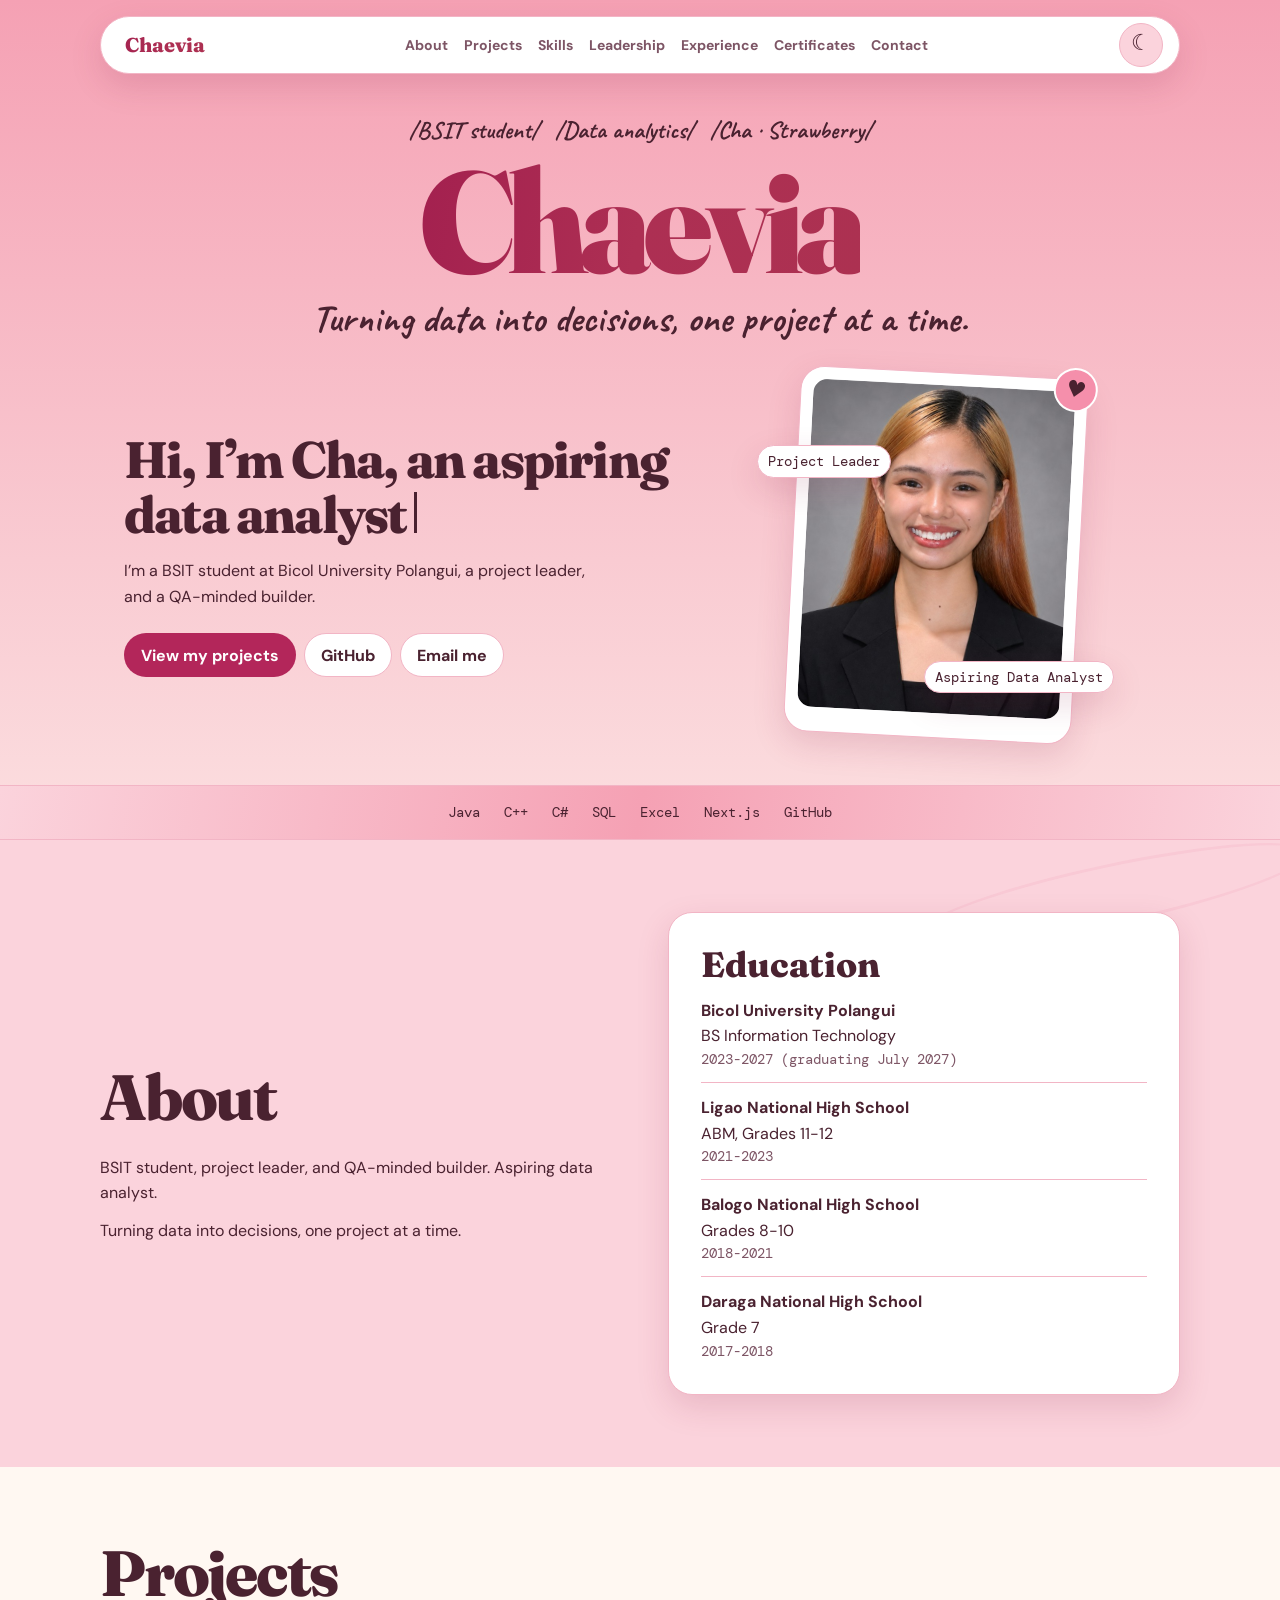
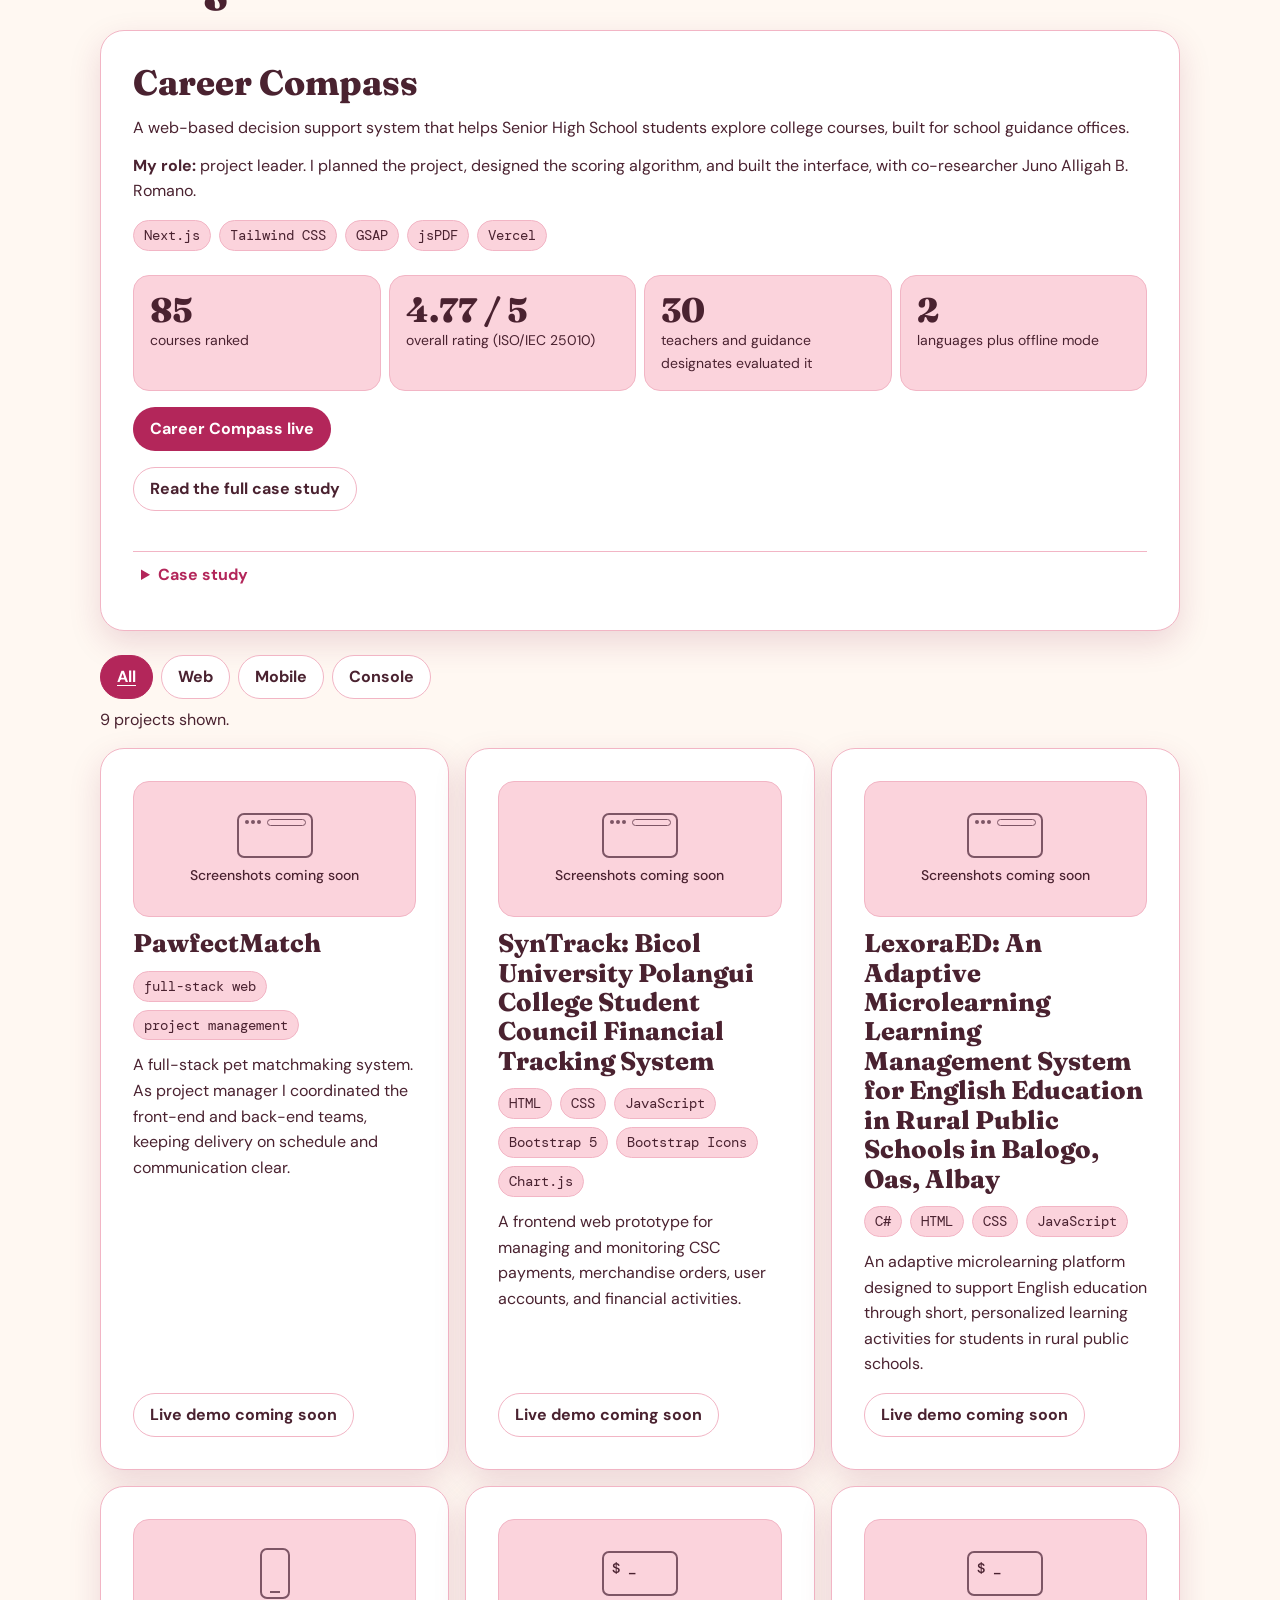
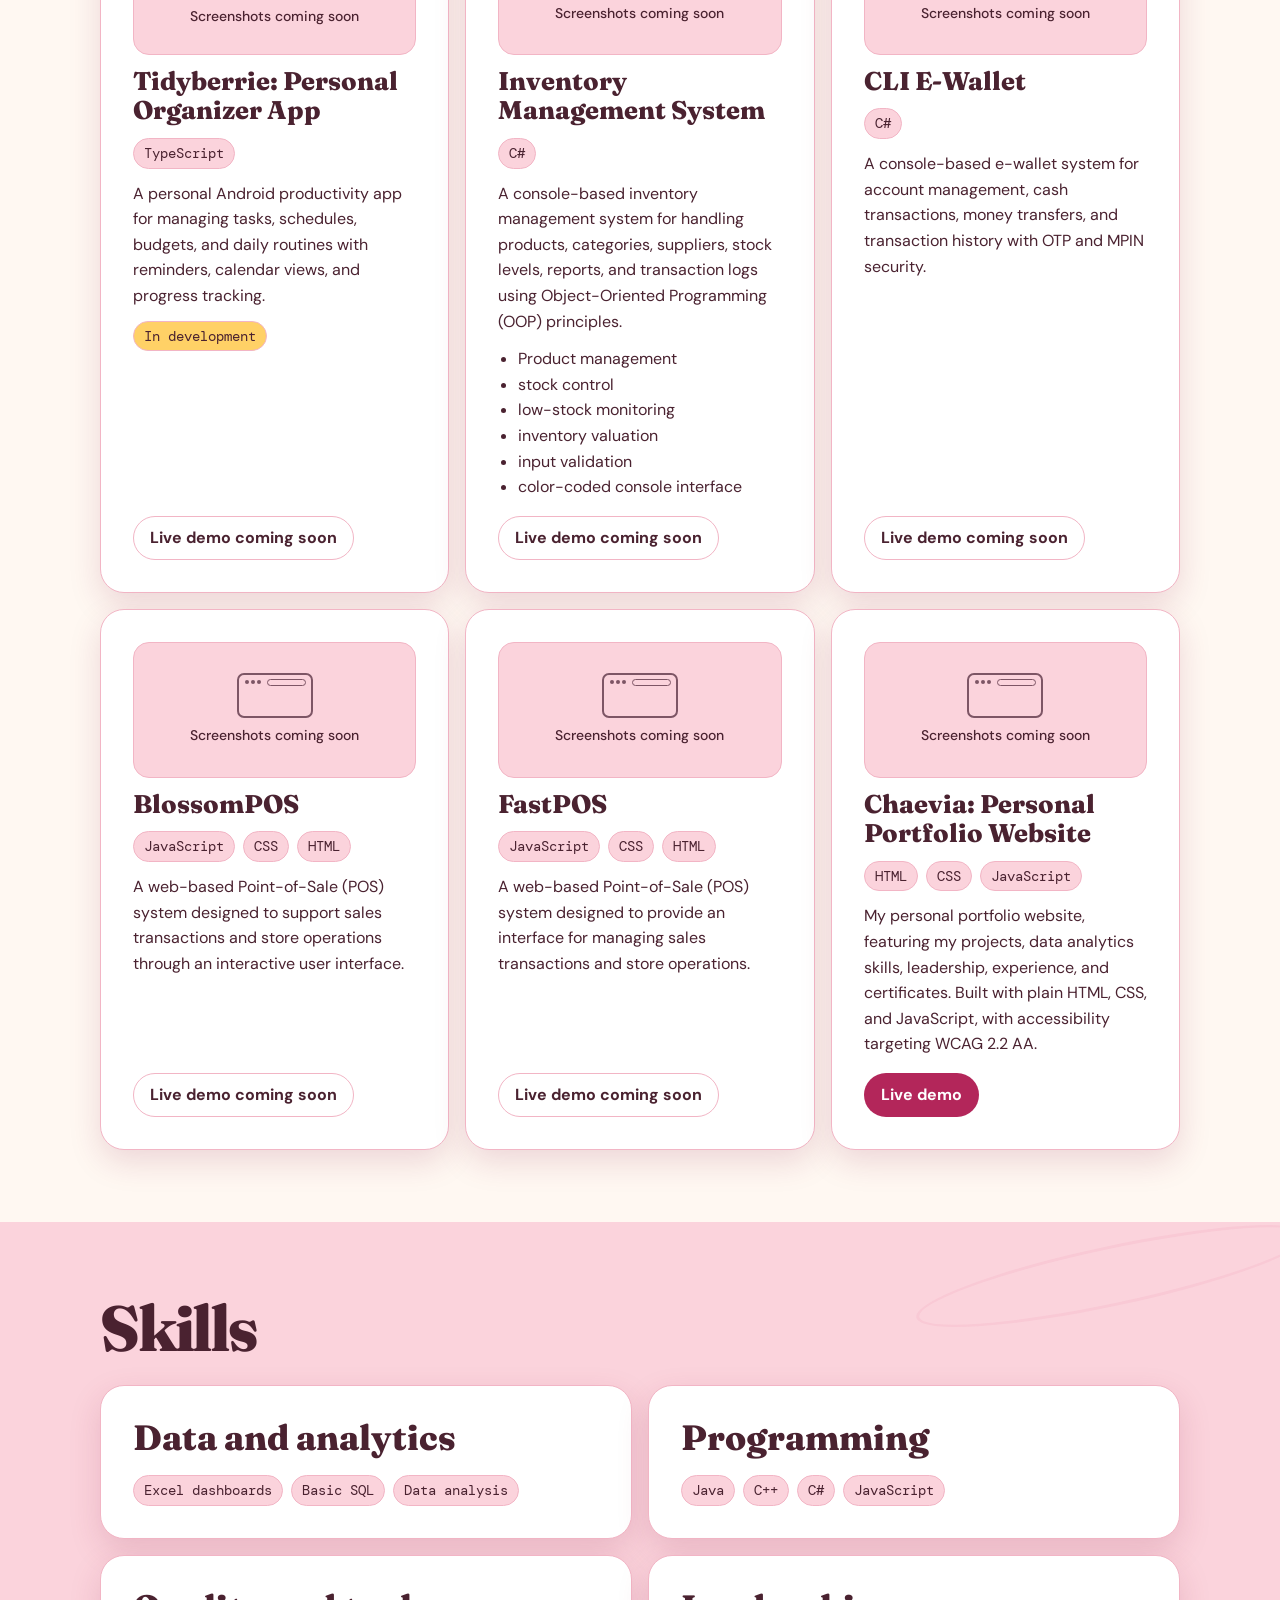
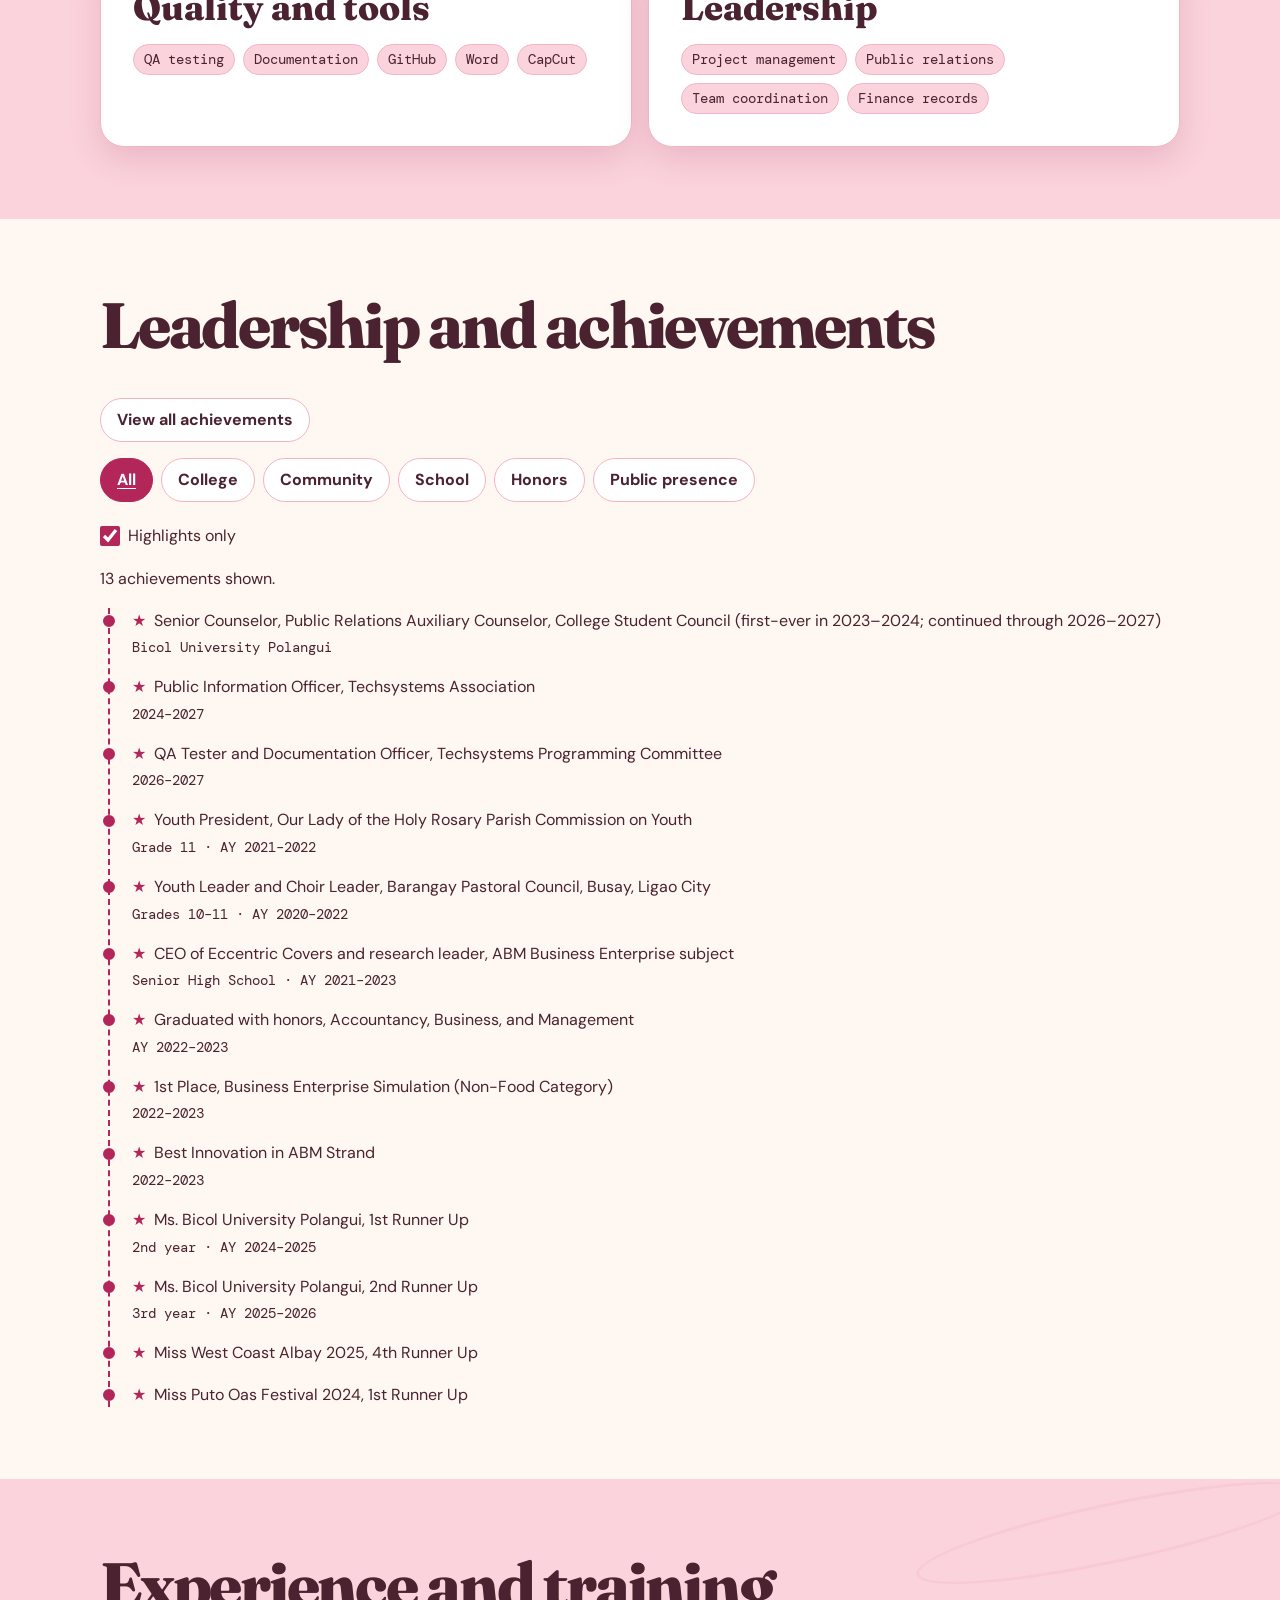
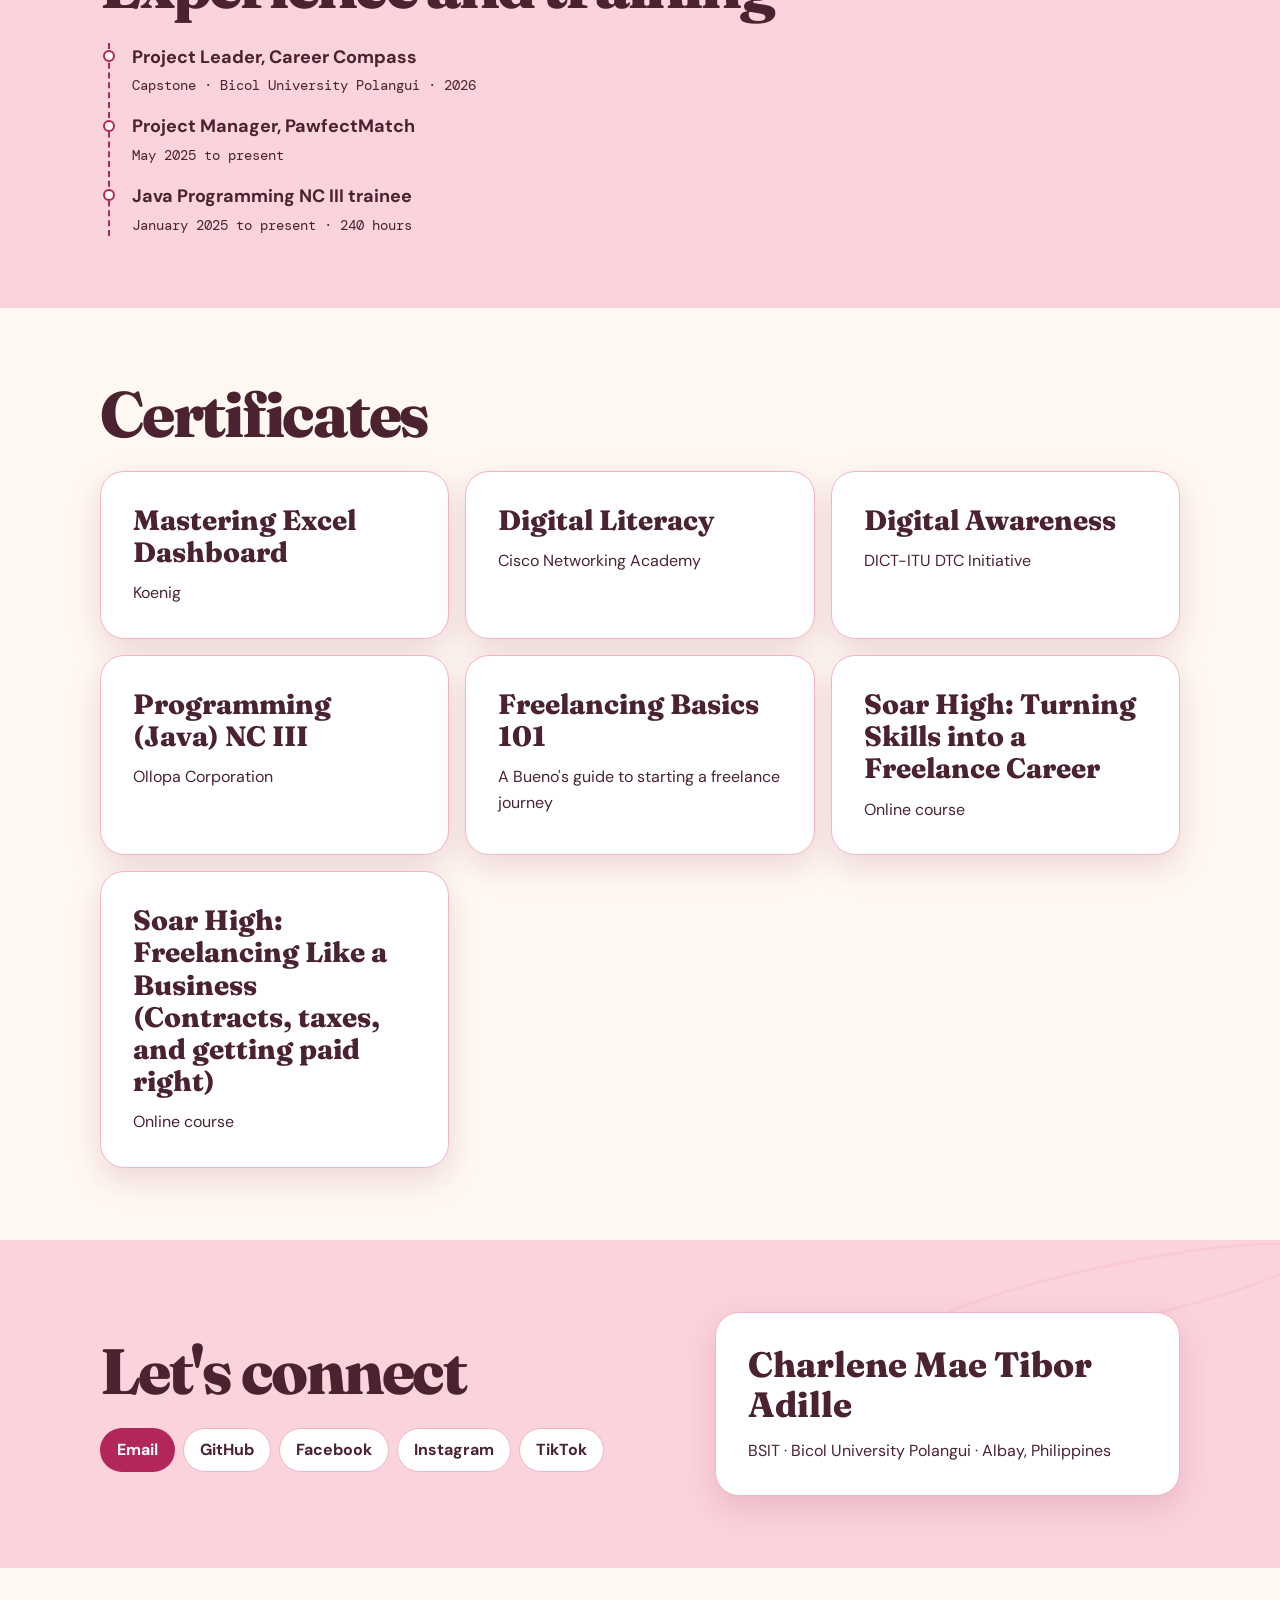
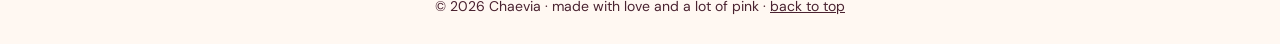
==== index.html @ 369ccbc7 "feat: rebuild projects section with filters and placeholders Adds data-driven project cards for Care" ====
<!doctype html>
<html lang="en">
<head>
  <meta charset="utf-8">
  <meta name="viewport" content="width=device-width, initial-scale=1, viewport-fit=cover">
  <title>Chaevia | Charlene Mae Adille, Aspiring Data Analyst</title>
  <meta name="description" content="Charlene Mae Adille is a BSIT student, project leader, and QA-minded builder. Aspiring data analyst.">
  <link rel="canonical" href="https://strawberrycha.github.io/Chaevia/">
  <meta property="og:type" content="website">
  <meta property="og:site_name" content="Chaevia">
  <meta property="og:title" content="Chaevia | Charlene Mae Adille, Aspiring Data Analyst">
  <meta property="og:description" content="Charlene Mae Adille is a BSIT student, project leader, and QA-minded builder. Aspiring data analyst.">
  <meta property="og:url" content="https://strawberrycha.github.io/Chaevia/">
  <meta property="og:image" content="https://strawberrycha.github.io/Chaevia/assets/img/cha-1200.jpg">
  <meta property="og:image:alt" content="Charlene Mae Adille smiling in a black blazer">
  <meta name="twitter:card" content="summary">
  <meta name="twitter:title" content="Chaevia | Charlene Mae Adille, Aspiring Data Analyst">
  <meta name="twitter:description" content="Charlene Mae Adille is a BSIT student, project leader, and QA-minded builder. Aspiring data analyst.">
  <meta name="twitter:image" content="https://strawberrycha.github.io/Chaevia/assets/img/cha-1200.jpg">
  <meta name="twitter:image:alt" content="Charlene Mae Adille smiling in a black blazer">
  <link rel="icon" href="assets/img/favicon.svg" type="image/svg+xml">
  <script src="assets/js/theme.js"></script>
  <script src="assets/js/nav.js" defer></script>
  <script src="assets/data/achievements.js" defer></script>
  <script src="assets/data/certificates.js" defer></script>
  <script src="assets/js/achievements.js" defer></script>
  <script src="assets/data/projects.js" defer></script>
  <script src="assets/js/projects.js" defer></script>
  <link rel="preconnect" href="https://fonts.googleapis.com">
  <link rel="preconnect" href="https://fonts.gstatic.com" crossorigin>
  <link rel="stylesheet" href="https://fonts.googleapis.com/css2?family=Bagel+Fat+One&family=Caveat:wght@600;700&family=DM+Mono&family=DM+Sans:wght@400;500;600;700&family=Fraunces:opsz,wght@9..144,800;9..144,900&display=swap">
  <link rel="stylesheet" href="assets/css/tokens.css">
  <link rel="stylesheet" href="assets/css/base.css">
  <link rel="stylesheet" href="assets/css/components.css">
</head>
<body id="top">
  <a class="skip button" href="#content">Skip to content</a>
  <header class="site-header wrap">
    <div class="nav-pill">
      <a class="brand" href="#top">Chaevia<span class="berry" aria-hidden="true"> 🍓</span></a>
      <nav aria-label="Portfolio sections">
        <ul class="nav-links">
          <li><a href="#about">About</a></li>
          <li><a href="#projects">Projects</a></li>
          <li><a href="#skills">Skills</a></li>
          <li><a href="#leadership">Leadership</a></li>
          <li><a href="#experience">Experience</a></li>
          <li><a href="#certificates">Certificates</a></li>
          <li><a href="#contact">Contact</a></li>
        </ul>
      </nav>
      <button class="theme-toggle" type="button" aria-label="Dark theme" aria-pressed="false" hidden>
        <span aria-hidden="true"></span>
      </button>
    </div>
  </header>
  <main id="content" tabindex="-1">
    <section class="hero wrap" aria-labelledby="hero-title">
      <ul class="hero-labels">
        <li>/BSIT student/</li>
        <li>/Data analytics/</li>
        <li>/Cha · Strawberry/</li>
      </ul>
      <h1 id="hero-title"><span class="title-gradient">Chaevia</span></h1>
      <p class="tagline">Turning data into decisions, one project at a time.</p>
      <div class="hero-grid">
        <div class="hero-copy">
          <h2>Hi, I’m Cha, an aspiring data analyst<span class="cursor" aria-hidden="true"></span></h2>
          <p>I’m a BSIT student at Bicol University Polangui, a project leader, and a QA-minded builder.</p>
          <div class="hero-actions">
            <a class="button primary" href="#projects">View my projects</a>
            <a class="button secondary" href="https://github.com/strawberrycha" target="_blank" rel="noopener">GitHub</a>
            <a class="button secondary" href="mailto:cmta2023-9135-16062@bicol-u.edu.ph">Email me</a>
          </div>
        </div>
        <figure class="portrait">
          <div class="polaroid">
            <img src="assets/img/cha.jpg" srcset="assets/img/cha.jpg 800w, assets/img/cha-1200.jpg 1200w" sizes="(max-width: 380px) 67vw, 260px" width="800" height="800" alt="Charlene Mae Adille smiling in a black blazer">
            <span class="heart" aria-hidden="true">♥</span>
          </div>
          <figcaption>
            <span class="photo-pill leader">Project Leader</span>
            <span class="photo-pill analyst">Aspiring Data Analyst</span>
          </figcaption>
        </figure>
      </div>
    </section>
    <section class="tech-band" aria-label="Technologies">
      <ul class="tech-list wrap">
        <li>Java</li><li>C++</li><li>C#</li><li>SQL</li><li>Excel</li><li>Next.js</li><li>GitHub</li>
      </ul>
    </section>
    <section class="section-band" id="about" aria-labelledby="about-title">
      <div class="section-inner wrap about-grid">
        <div class="about-copy">
          <h2 id="about-title">About</h2>
          <p>BSIT student, project leader, and QA-minded builder. Aspiring data analyst.</p>
          <p>Turning data into decisions, one project at a time.</p>
        </div>
        <div class="card education">
          <h3>Education</h3>
          <ul>
            <li><strong>Bicol University Polangui</strong><span>BS Information Technology</span><span class="record-date">2023-2027 (graduating July 2027)</span></li>
            <li><strong>Ligao National High School</strong><span>ABM, Grades 11-12</span><span class="record-date">2021-2023</span></li>
            <li><strong>Balogo National High School</strong><span>Grades 8-10</span><span class="record-date">2018-2021</span></li>
            <li><strong>Daraga National High School</strong><span>Grade 7</span><span class="record-date">2017-2018</span></li>
          </ul>
        </div>
      </div>
    </section>
    <section class="section-inner wrap" id="projects" aria-labelledby="projects-title">
      <h2 id="projects-title">Projects</h2>
      <div class="featured-project-wrap">
        <article class="card featured-project">
          <h3>Career Compass</h3>
          <p>A web-based decision support system that helps Senior High School students explore college courses, built for school guidance offices.</p>
          <p><strong>My role:</strong> project leader. I planned the project, designed the scoring algorithm, and built the interface, with co-researcher Juno Alligah B. Romano.</p>
          <ul class="chips" aria-label="Technology stack">
            <li>Next.js</li><li>Tailwind CSS</li><li>GSAP</li><li>jsPDF</li><li>Vercel</li>
          </ul>
          <ul class="project-stats" aria-label="Career Compass in numbers">
            <li><strong>85</strong> courses ranked</li>
            <li><strong>4.77 / 5</strong> overall rating (ISO/IEC 25010)</li>
            <li><strong>30</strong> teachers and guidance designates evaluated it</li>
            <li><strong>2</strong> languages plus offline mode</li>
          </ul>
          <div class="project-actions">
            <a class="button primary" href="https://careercompassbu.vercel.app/" target="_blank" rel="noopener">Career Compass live</a>
          </div>
          <a class="button secondary archive-link" href="career-compass.html">Read the full case study</a>
          <details class="case-study">
            <summary>Case study</summary>
            <div class="case-study-content">
              <h4>The problem</h4>
              <p>Guidance is manual and paper-based, and counselors also carry a full teaching load. Students struggle to choose a college course. Of 30 respondents interviewed, 25 named limited money as the most common student problem.</p>
              <h4>The solution</h4>
              <p>8 interest scenarios, 15 skill statements, 4 academic steps; then top five matches with reasons, explore and compare all 85 courses, scholarship information, and a one-page PDF report. Supports both the previous and the Strengthened SHS curriculum.</p>
              <h4>How the scoring works</h4>
              <p>each course has fixed links to interests, skills, and academic performance; the system adds up matches and ranks all 85 courses; every course has the same number of links; the same answers always give the same ranking; rule-based weighted scoring, NOT AI; three guidance designates validated the questions and rules.</p>
              <h4>Design decisions</h4>
              <p>no login and no database; answers stay on the student's device (fits the Data Privacy Act of 2012); Offline Mode and English/Filipino switch came from the interviews; the journey-map interface makes it feel like exploring.</p>
              <h4>Process and testing</h4>
              <p>Rapid Application Development (requirements planning, user design, construction, cutover); all four component test scenarios passed; link check confirmed 15 links for each of the 85 courses.</p>
              <h4>Results</h4>
              <p>Reliability 4.83, functional suitability 4.77, interaction capability 4.73; overall weighted mean 4.77 (Strongly Agree).</p>
              <h4>Limitations</h4>
              <p>a supporting reference, not a final decision; the evaluation involved teachers and guidance designates, not students; covers only its 85 listed courses; next steps are testing with students and adding courses.</p>
            </div>
          </details>
        </article>
      </div>
      <div id="project-filters" class="filter-buttons showcase-filters" role="group" aria-label="Project categories">
        <button type="button" class="button secondary" data-category="all" aria-pressed="true">All</button>
        <button type="button" class="button secondary" data-category="web" aria-pressed="false">Web</button>
        <button type="button" class="button secondary" data-category="mobile" aria-pressed="false">Mobile</button>
        <button type="button" class="button secondary" data-category="console" aria-pressed="false">Console</button>
      </div>
      <p id="project-count" class="collection-status" role="status"></p>
      <div id="project-cards" class="showcase-grid"></div>
      <template id="project-card">
        <article class="card showcase-card">
          <div class="project-media"></div>
          <h3></h3>
          <ul class="chips" aria-label="Project tags"></ul>
          <p class="project-description"></p>
          <ul class="project-features" hidden></ul>
          <ul class="chips" aria-label="Project status" hidden><li class="chip-status"></li></ul>
          <div class="project-actions">
            <a class="button primary project-live" target="_blank" rel="noopener" hidden>Live demo</a>
            <span class="button secondary" aria-disabled="true">Live demo coming soon</span>
          </div>
        </article>
      </template>
    </section>
    <section class="section-band" id="skills" aria-labelledby="skills-title">
      <div class="section-inner wrap">
        <h2 id="skills-title">Skills</h2>
        <div class="skills-grid">
          <div class="card">
            <h3>Data and analytics</h3>
            <ul class="chips"><li>Excel dashboards</li><li>Basic SQL</li><li>Data analysis</li></ul>
          </div>
          <div class="card">
            <h3>Programming</h3>
            <ul class="chips"><li>Java</li><li>C++</li><li>C#</li><li>JavaScript</li></ul>
          </div>
          <div class="card">
            <h3>Quality and tools</h3>
            <ul class="chips"><li>QA testing</li><li>Documentation</li><li>GitHub</li><li>Word</li><li>CapCut</li></ul>
          </div>
          <div class="card">
            <h3>Leadership</h3>
            <ul class="chips"><li>Project management</li><li>Public relations</li><li>Team coordination</li><li>Finance records</li></ul>
          </div>
        </div>
      </div>
    </section>

    <section class="section-inner wrap" id="leadership" aria-labelledby="leadership-title">
      <h2 id="leadership-title">Leadership and achievements</h2>
      <a class="button secondary archive-link" href="achievements.html">View all achievements</a>
      <div id="achievement-filters" hidden>
        <div class="filter-buttons" role="group" aria-label="Achievement category">
          <button type="button" class="button secondary" data-category="all" aria-pressed="true">All</button>
          <button type="button" class="button secondary" data-category="college" aria-pressed="false">College</button>
          <button type="button" class="button secondary" data-category="community" aria-pressed="false">Community</button>
          <button type="button" class="button secondary" data-category="school" aria-pressed="false">School</button>
          <button type="button" class="button secondary" data-category="honors" aria-pressed="false">Honors</button>
          <button type="button" class="button secondary" data-category="public" aria-pressed="false">Public presence</button>
        </div>
        <label class="highlights-toggle">
          <input type="checkbox" id="highlights-only" checked>
          Highlights only
        </label>
      </div>
      <p id="achievement-status" class="collection-status" role="status"></p>
      <noscript><p>Enable JavaScript to view achievements.</p></noscript>
      <ul id="achievement-timeline" class="timeline" aria-label="Achievements"></ul>
    </section>
    <section class="section-band" id="experience" aria-labelledby="experience-title">
      <div class="section-inner wrap">
        <h2 id="experience-title">Experience and training</h2>
        <ul class="timeline">
          <li>
            <h3>Project Leader, Career Compass</h3>
            <p class="record-date">Capstone · Bicol University Polangui · 2026</p>
          </li>
          <li>
            <h3>Project Manager, PawfectMatch</h3>
            <p class="record-date">May 2025 to present</p>
          </li>
          <li>
            <h3>Java Programming NC III trainee</h3>
            <p class="record-date">January 2025 to present · 240 hours</p>
          </li>
        </ul>
      </div>
    </section>
    <section class="section-inner wrap" id="certificates" aria-labelledby="certificates-title">
      <h2 id="certificates-title">Certificates</h2>
      <p id="certificate-status" class="collection-status" role="status"></p>
      <noscript><p>Enable JavaScript to view certificates.</p></noscript>
      <ul id="certificate-list" class="certificate-grid"></ul>
    </section>

    <section class="section-band" id="contact" aria-labelledby="contact-title">
      <div class="section-inner wrap contact-grid">
        <div>
          <h2 id="contact-title">Let's connect</h2>
          <div class="contact-actions">
            <a class="button primary" href="mailto:cmta2023-9135-16062@bicol-u.edu.ph">Email</a>
            <a class="button secondary" href="https://github.com/strawberrycha" target="_blank" rel="noopener">GitHub</a>
            <a class="button secondary" href="https://www.facebook.com/charlene.adille.3" target="_blank" rel="noopener">Facebook</a>
            <a class="button secondary" href="https://www.instagram.com/itstrawberry_cha" target="_blank" rel="noopener">Instagram</a>
            <a class="button secondary" href="https://tiktok.com/@charleneadille" target="_blank" rel="noopener">TikTok</a>
          </div>
        </div>
        <div class="card">
          <h3>Charlene Mae Tibor Adille</h3>
          <p>BSIT · Bicol University Polangui · Albay, Philippines</p>
        </div>
      </div>
    </section>
  </main>
  <footer class="site-footer wrap">
    <p>© 2026 Chaevia · made with love and a lot of pink · <a href="#top">back to top</a></p>
  </footer>
</body>
</html>
---- assets/css/tokens.css ----
:root {
  color-scheme: light;
  --bg: #FFF8F2;
  --band: #FBD3DC;
  --surf: #FFFFFF;
  --ink: #4A2230;
  --mut: #7D5565;
  --h: #4A2230;
  --acc: #B3265A;
  --pink: #F58FAB;
  --yel: #FFD166;
  --edge: #F2B5C5;
  --button-bg: #B3265A;
  --button-ink: #FFFFFF;
  --page-gradient: linear-gradient(180deg, #F5A1B4 0, #F9CBD2 560px, #FFF8F2 1200px);
  --title-gradient: linear-gradient(100deg, #A3204F, #AD2F53, #AC3151);
  --tech-gradient: linear-gradient(100deg, #FBD3DC, #F5A1B4, #FBD3DC);
  --card-effect: 0 12px 32px rgba(133, 30, 67, .15);
  --display: Fraunces, Georgia, serif;
  --body: "DM Sans", system-ui, sans-serif;
  --script: Caveat, "Segoe Print", cursive;
  --mono: "DM Mono", ui-monospace, monospace;
  --radius: 24px;
  --content: 1080px;
}
:root[data-theme="dark"] {
  color-scheme: dark;
  --bg: #12061A;
  --band: rgba(255, 79, 141, .08);
  --surf: #1F1030;
  --ink: #FFEFF5;
  --mut: #E6BFD0;
  --h: #FFD166;
  --acc: #FF8FB1;
  --edge: #FF4D8D;
  --button-bg: #FF4D8D;
  --button-ink: #1A0A1F;
  --page-gradient: linear-gradient(180deg, #5B0F4D 0, #2A0A2E 560px, #12061A 1200px);
  --title-gradient: linear-gradient(100deg, #FFD166, #FF8FB1);
  --tech-gradient: linear-gradient(100deg, #35112E, #4C1740, #35112E);
  --card-effect: 0 0 24px rgba(255, 79, 141, .28);
  --display: "Bagel Fat One", Georgia, serif;
}
---- assets/css/base.css ----
*, *::before, *::after { box-sizing: border-box; }
html { scroll-padding-top: 96px; }
body {
  margin: 0;
  min-height: 100vh;
  padding: env(safe-area-inset-top) env(safe-area-inset-right) env(safe-area-inset-bottom) env(safe-area-inset-left);
  background: var(--page-gradient) no-repeat, var(--bg);
  color: var(--ink);
  font: 1rem/1.6 var(--body);
}
h1, h2, p, figure { margin: 0; }
h1, h2 { color: var(--h); }
ul { list-style: none; margin: 0; padding: 0; }
a { color: inherit; }
button { font: inherit; }
[hidden] { display: none !important; }
:focus-visible { outline: 3px solid var(--ink); outline-offset: 3px; }
.wrap { width: min(var(--content), calc(100% - 40px)); margin-inline: auto; }
@media (prefers-reduced-motion: reduce) {
  *, *::before, *::after {
    animation: none !important;
    transition: none !important;
    scroll-behavior: auto !important;
  }
}
---- assets/css/components.css ----
.skip {
  position: fixed;
  z-index: 3;
  top: 12px;
  left: max(12px, env(safe-area-inset-left));
  transform: translateY(calc(-100% - 20px));
  background: var(--surf);
}
.skip:focus { transform: none; }
.site-header {
  position: sticky;
  top: max(8px, env(safe-area-inset-top));
  z-index: 2;
  margin-block-start: 16px;
}
.nav-pill {
  display: flex;
  align-items: center;
  gap: 4px;
  padding: 6px 8px;
  border: 1px solid var(--edge);
  border-radius: 40px;
  background: var(--surf);
  box-shadow: var(--card-effect);
}
.brand, .nav-links a {
  display: inline-flex;
  align-items: center;
  min-height: 44px;
  text-decoration: none;
  white-space: nowrap;
}
.brand {
  flex: none;
  padding-inline: 8px;
  color: var(--acc);
  font: 800 1.25rem/1 var(--display);
}
.berry { display: none; }
[data-theme="dark"] .berry { display: inline; }
.nav-pill nav { flex: 1; min-width: 0; overflow-x: auto; }
.nav-links { display: flex; width: max-content; margin-inline: auto; padding-inline: 4px; }
.nav-links a { padding-inline: 8px; color: var(--mut); font-size: .875rem; font-weight: 700; }
.theme-toggle {
  display: grid;
  flex: none;
  place-items: center;
  width: 44px;
  height: 44px;
  padding: 0;
  border: 1px solid var(--edge);
  border-radius: 50%;
  background: var(--band);
  color: var(--ink);
  cursor: pointer;
}
.theme-toggle span::before { content: "☾"; font-size: 1.4rem; line-height: 1; }
[data-theme="dark"] .theme-toggle span::before { content: "☀"; }
.hero { padding-block: 32px 48px; text-align: center; }
.hero-labels {
  display: flex;
  justify-content: center;
  flex-wrap: wrap;
  gap: 0 16px;
  font: 700 clamp(1rem, 3.5vw, 1.5rem)/1.35 var(--script);
}
.hero h1 {
  display: inline-block;
  font: 900 clamp(3rem, 13vw, 9rem)/1.05 var(--display);
  letter-spacing: -.055em;
}
@supports (background-clip: text) {
  .brand, .title-gradient {
    background-image: var(--title-gradient);
    background-clip: text;
    color: transparent;
  }
}
.tagline { font: 700 clamp(1.5rem, 4vw, 2.4rem)/1.1 var(--script); }
.hero-grid { display: grid; align-items: center; gap: 40px; margin-block-start: 32px; }
.hero-copy h2 {
  max-width: 18ch;
  margin-inline: auto;
  font: 800 clamp(1.8rem, 4vw, 3.5rem)/1.08 var(--display);
  letter-spacing: -.035em;
}
.hero-copy p { max-width: 44ch; margin: 16px auto 0; }
.cursor {
  display: inline-block;
  height: .8em;
  margin-inline-start: .15em;
  border-inline-end: 3px solid currentColor;
  animation: blink 1.2s step-end infinite;
}
@keyframes blink { 50% { opacity: 0; } }
.hero-actions { display: flex; justify-content: center; flex-wrap: wrap; gap: 8px; margin-top: 24px; }
.button {
  display: inline-flex;
  align-items: center;
  justify-content: center;
  min-height: 44px;
  min-width: 44px;
  padding: 8px 16px;
  border: 1px solid transparent;
  border-radius: 99px;
  font-weight: 700;
  text-decoration: none;
}
.primary { background: var(--button-bg); color: var(--button-ink); }
.secondary { background: var(--surf); color: var(--ink); border-color: var(--edge); }
.button[href]:hover, .nav-links a[href]:hover { text-decoration: underline; }
.portrait { position: relative; justify-self: center; width: min(288px, 76%); }
.polaroid {
  position: relative;
  padding: 12px 12px 24px;
  transform: rotate(3deg);
  border: 1px solid var(--edge);
  border-radius: var(--radius);
  background: #FFF;
  box-shadow: var(--card-effect);
}
.polaroid img {
  display: block;
  width: 100%;
  height: auto;
  aspect-ratio: 4 / 5;
  object-fit: cover;
  object-position: top;
  border-radius: 14px;
}
.heart {
  position: absolute;
  top: -12px;
  right: -10px;
  display: grid;
  place-items: center;
  width: 44px;
  height: 44px;
  transform: rotate(12deg);
  border: 2px solid #FFF;
  border-radius: 50%;
  background: var(--pink);
  color: #4A2230;
  font-size: 1.4rem;
}
.photo-pill {
  position: absolute;
  padding: 6px 10px;
  border: 1px solid var(--edge);
  border-radius: 99px;
  background: var(--surf);
  box-shadow: var(--card-effect);
  font: .875rem/1.35 var(--mono);
  white-space: nowrap;
}
.leader { top: 20%; left: -12%; }
.analyst { right: -12%; bottom: 12%; }
.tech-band { border-block: 1px solid var(--edge); background: var(--tech-gradient); }
.tech-list {
  display: flex;
  justify-content: center;
  flex-wrap: wrap;
  gap: 8px 24px;
  padding-block: 16px;
  font: .875rem/1.5 var(--mono);
}
.site-footer { padding-block: 16px; text-align: center; font-size: .875rem; }
.site-footer a { display: inline-flex; align-items: center; min-height: 44px; min-width: 44px; }
@media (min-width: 820px) {
  .hero-grid { grid-template-columns: 1fr .8fr; text-align: left; padding-inline: 24px; }
  .hero-copy h2, .hero-copy p { margin-inline: 0; }
  .hero-actions { justify-content: flex-start; }
  .nav-pill { gap: 16px; padding-inline: 16px; }
  .hero { padding-block-start: 40px; }
}
@media (forced-colors: active) {
  .brand, .title-gradient { background: none; color: CanvasText; }
}

.nav-links a:focus-visible {
  outline-offset: -4px;
  border-radius: 12px;
}
.section-inner { padding-block: 48px; }
.section-inner h2 {
  margin-block-end: 24px;
  font: 800 clamp(2.25rem, 6vw, 4rem)/1.05 var(--display);
  letter-spacing: -.035em;
}
.section-band {
  position: relative;
  isolation: isolate;
  overflow: clip;
  background: var(--band);
}
.section-band::before {
  position: absolute;
  z-index: -1;
  inset: 24px -32px auto auto;
  width: min(56vw, 400px);
  height: 60px;
  border: 3px solid var(--edge);
  border-radius: 50%;
  transform: rotate(-12deg);
  opacity: .35;
  pointer-events: none;
  content: "";
}
.about-grid, .skills-grid {
  display: grid;
  gap: 16px;
}
.about-copy { align-self: center; }
.about-copy p { max-width: 46ch; }
.about-copy p + p { margin-block-start: 12px; }
.card {
  min-width: 0;
  padding: clamp(16px, 4vw, 32px);
  border: 1px solid var(--edge);
  border-radius: var(--radius);
  background: var(--surf);
  box-shadow: var(--card-effect);
}
.card h3 {
  margin: 0 0 12px;
  color: var(--h);
  font: 800 clamp(1.45rem, 3vw, 2.2rem)/1.15 var(--display);
}
.card p + p { margin-block-start: 12px; }
.education li + li {
  margin-block-start: 12px;
  padding-block-start: 12px;
  border-block-start: 1px solid var(--edge);
}
.education strong, .education span { display: block; }
.record-date {
  color: var(--mut);
  font: .875rem/1.5 var(--mono);
}
.chips, .project-actions {
  display: flex;
  flex-wrap: wrap;
  gap: 8px;
  margin-block-start: 16px;
}
.chips li {
  padding: 5px 10px;
  border: 1px solid var(--edge);
  border-radius: 99px;
  background: var(--band);
  color: var(--ink);
  font: .875rem/1.35 var(--mono);
}
.chips .chip-status { background: var(--yel); color: #4A2230; }
.project-stats {
  display: grid;
  grid-template-columns: repeat(2, minmax(0, 1fr));
  gap: 8px;
  margin-block-start: 24px;
}
.project-stats li {
  padding: clamp(10px, 2vw, 16px);
  border: 1px solid var(--edge);
  border-radius: 16px;
  background: var(--band);
  font-size: .875rem;
  overflow-wrap: anywhere;
}
.project-stats strong {
  display: block;
  color: var(--h);
  font: 800 clamp(1.35rem, 4vw, 2.125rem)/1.1 var(--display);
}
.case-study {
  margin-block-start: 24px;
  border-block-start: 1px solid var(--edge);
}
.case-study summary {
  min-height: 44px;
  padding: 10px 8px;
  color: var(--acc);
  font-weight: 700;
  cursor: pointer;
}
.case-study summary:hover { text-decoration: underline; }
.case-study-content { max-width: 70ch; padding: 8px 8px 0; }
.case-study h4 { margin: 16px 0 4px; color: var(--h); }
.case-study h4:first-child { margin-block-start: 0; }
@media (min-width: 820px) {
  .section-inner { padding-block: 72px; }
  .about-grid, .skills-grid { grid-template-columns: repeat(2, minmax(0, 1fr)); }
  .about-grid { gap: 56px; }
  .project-stats { grid-template-columns: repeat(4, minmax(0, 1fr)); }
}


.visually-hidden {
  position: absolute;
  width: 1px;
  height: 1px;
  padding: 0;
  overflow: hidden;
  clip-path: inset(50%);
  white-space: nowrap;
}
.filter-buttons {
  display: flex;
  flex-wrap: wrap;
  gap: 8px;
}
.filter-buttons button { cursor: pointer; }
.filter-buttons button[aria-pressed="true"] {
  background: var(--button-bg);
  color: var(--button-ink);
  border-color: var(--button-bg);
  text-decoration: underline;
  text-underline-offset: 3px;
}
.highlights-toggle {
  display: inline-flex;
  align-items: center;
  gap: 8px;
  min-height: 44px;
  margin-block-start: 12px;
  cursor: pointer;
}
.highlights-toggle input {
  width: 20px;
  height: 20px;
  margin: 0;
  accent-color: var(--button-bg);
}
.collection-status:not(:empty) { margin-block: 8px 16px; }
.timeline {
  --timeline-dot: #B3265A;
  display: grid;
  gap: 16px;
  margin-inline-start: 8px;
  padding-inline-start: 22px;
  border-inline-start: 2px dashed var(--timeline-dot);
}
[data-theme="dark"] .timeline { --timeline-dot: #FF8FB1; }
.timeline li { position: relative; }
.timeline li::before {
  position: absolute;
  inset: .45em auto auto -29px;
  width: 12px;
  height: 12px;
  border: 2px solid var(--timeline-dot);
  border-radius: 50%;
  background: var(--bg);
  content: "";
}
.timeline .timeline-highlight::before { background: var(--timeline-dot); }
.timeline-star { margin-inline-end: 8px; color: var(--timeline-dot); }
.timeline .record-date {
  margin-block-start: 4px;
  color: var(--ink);
}
.timeline h3 { margin: 0; color: var(--h); font-size: 1.125rem; }
.certificate-grid { display: grid; gap: 16px; }
.certificate-grid h3 {
  font-size: clamp(1.35rem, 2.5vw, 1.75rem);
  overflow-wrap: anywhere;
}
@media (min-width: 820px) {
  .certificate-grid { grid-template-columns: repeat(3, minmax(0, 1fr)); }
}


.contact-grid { display: grid; gap: 24px; align-items: center; }
.contact-actions { display: flex; flex-wrap: wrap; gap: 8px; }
@media (min-width: 820px) {
  .contact-grid { grid-template-columns: 1.2fr 1fr; gap: 56px; }
}

.archive-nav { justify-content: space-between; }
.archive-page h1 {
  margin-block-end: 24px;
  font: 800 clamp(2.25rem, 6vw, 4rem)/1.05 var(--display);
  letter-spacing: -.035em;
  overflow-wrap: anywhere;
}
.archive-page .case-study-content { padding-inline: 0; }
.archive-page .case-study-content h2 {
  margin-block: 24px 8px;
  font: 800 clamp(1.5rem, 4vw, 2rem)/1.15 var(--display);
}
.archive-link { margin-block: 16px; }
.archive-filters { display: flex; flex-wrap: wrap; gap: 16px; }
.archive-filters label { display: grid; gap: 4px; font-weight: 700; }
.archive-filters label:first-child { flex: 1 1 240px; min-width: 0; }
.archive-filters input, .archive-filters select {
  width: 100%;
  min-height: 44px;
  padding: 8px 12px;
  border: 1px solid var(--mut);
  border-radius: 12px;
  background: var(--surf);
  color: var(--ink);
  font: inherit;
}

.showcase-filters { margin-block-start: 24px; }
.showcase-grid { display: grid; gap: 16px; }
.showcase-card { display: flex; flex-direction: column; gap: 12px; }
.showcase-card h3 { margin-block-end: 0; font-size: clamp(1.25rem, 2vw, 1.65rem); overflow-wrap: anywhere; }
.showcase-card .chips { margin-block-start: 0; }
.showcase-card .project-actions { margin-block-start: auto; padding-block-start: 4px; }
.project-features { list-style: disc; padding-inline-start: 1.25em; }
.project-media {
  display: grid;
  justify-items: center;
  align-content: center;
  gap: 8px;
  min-height: 136px;
  padding: 12px;
  border: 1px solid var(--edge);
  border-radius: 16px;
  background: var(--band);
  color: var(--ink);
  text-align: center;
  font: 500 .875rem/1.4 var(--body);
}
.project-frame {
  position: relative;
  width: 76px;
  height: 45px;
  border: 2px solid var(--mut);
  border-radius: 7px;
}
.project-media-web .project-frame::before {
  position: absolute;
  inset: 5px auto auto 6px;
  width: 4px;
  height: 4px;
  border-radius: 50%;
  background: var(--mut);
  box-shadow: 6px 0 var(--mut), 12px 0 var(--mut);
  content: "";
}
.project-media-web .project-frame::after {
  position: absolute;
  inset: 4px 5px auto 28px;
  height: 7px;
  border: 1px solid var(--mut);
  border-radius: 6px;
  content: "";
}
.project-media-mobile .project-frame { width: 30px; height: 51px; }
.project-media-mobile .project-frame::after {
  position: absolute;
  inset: auto 8px 4px;
  border-block-start: 2px solid var(--mut);
  content: "";
}
.project-media-console .project-frame { padding: 6px 8px; text-align: left; font-family: var(--mono); }
.project-screenshots {
  display: flex;
  min-width: 0;
  overflow-x: auto;
  scroll-snap-type: x mandatory;
}
.project-screenshots img {
  width: 100%;
  aspect-ratio: 16 / 9;
  object-fit: contain;
  flex: 0 0 100%;
  scroll-snap-align: start;
}
@media (min-width: 600px) {
  .showcase-grid { grid-template-columns: repeat(2, minmax(0, 1fr)); }
}
@media (min-width: 1024px) {
  .showcase-grid { grid-template-columns: repeat(3, minmax(0, 1fr)); }
}
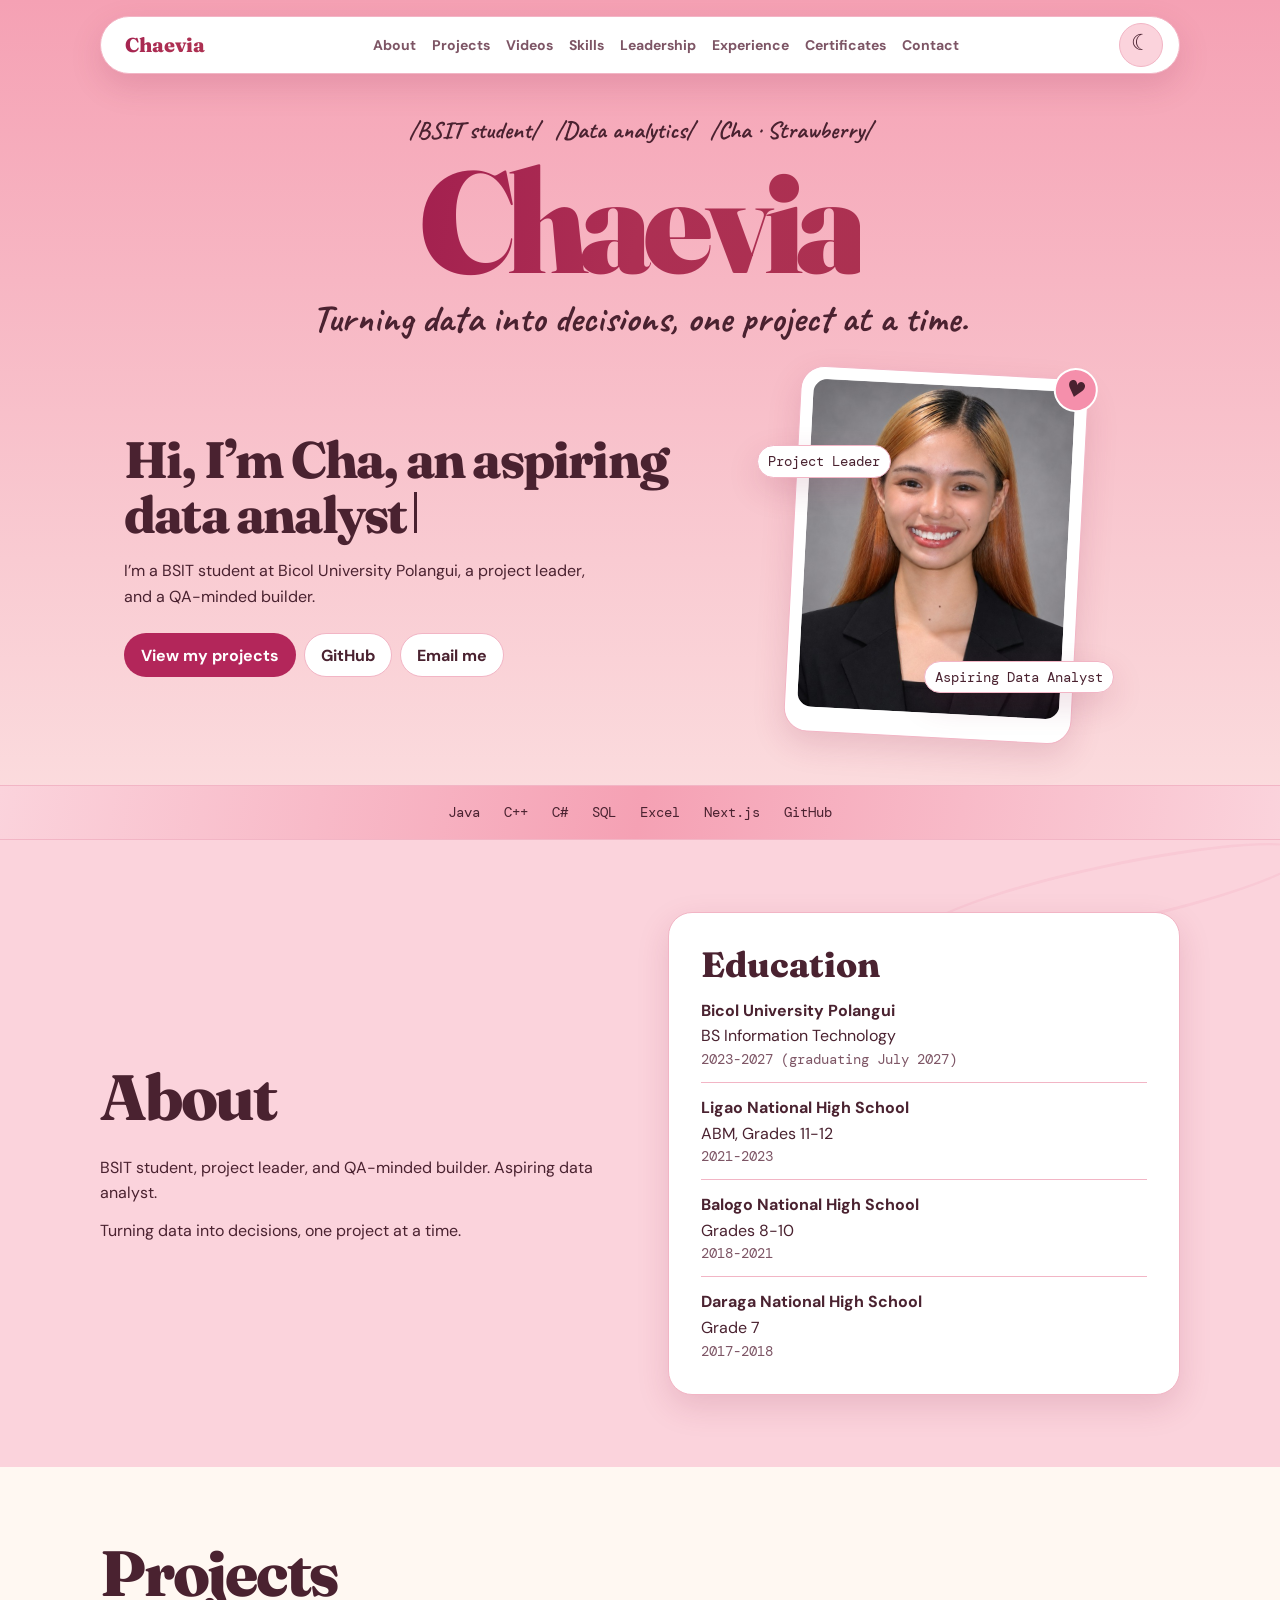
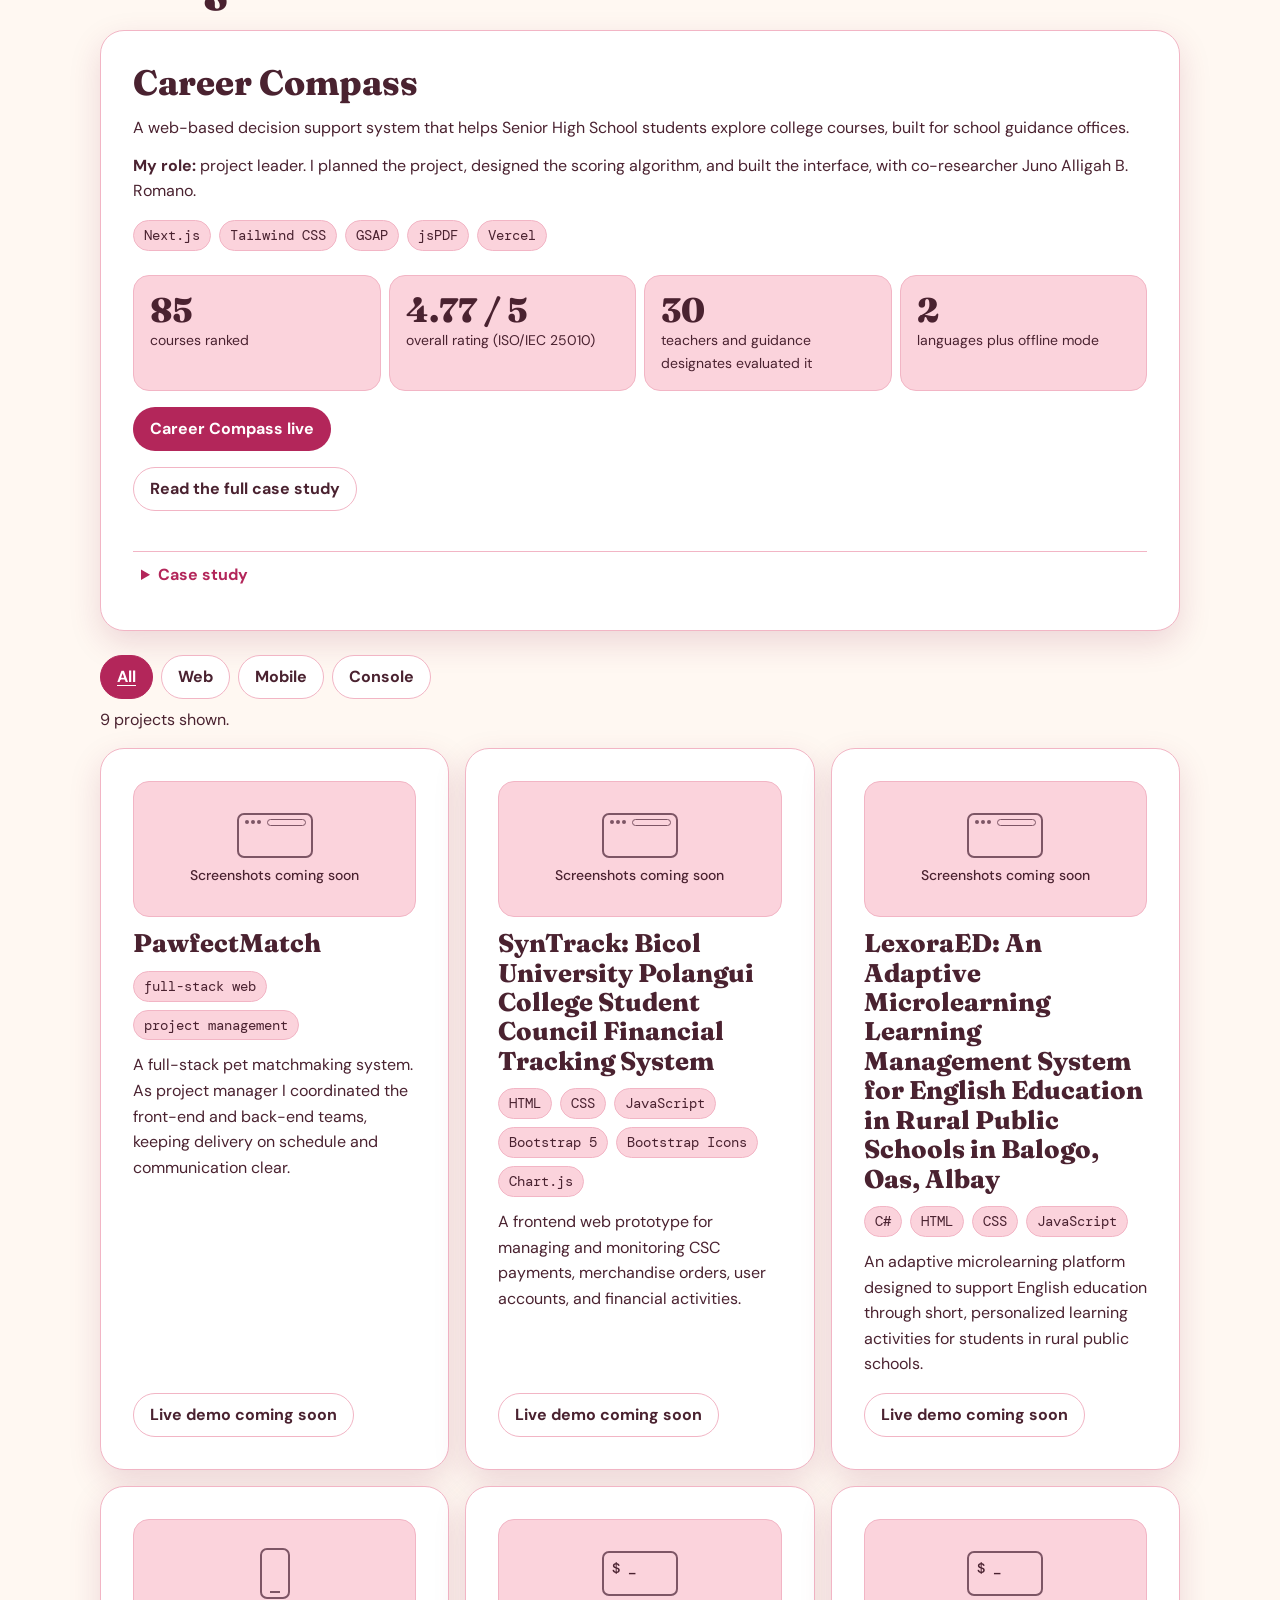
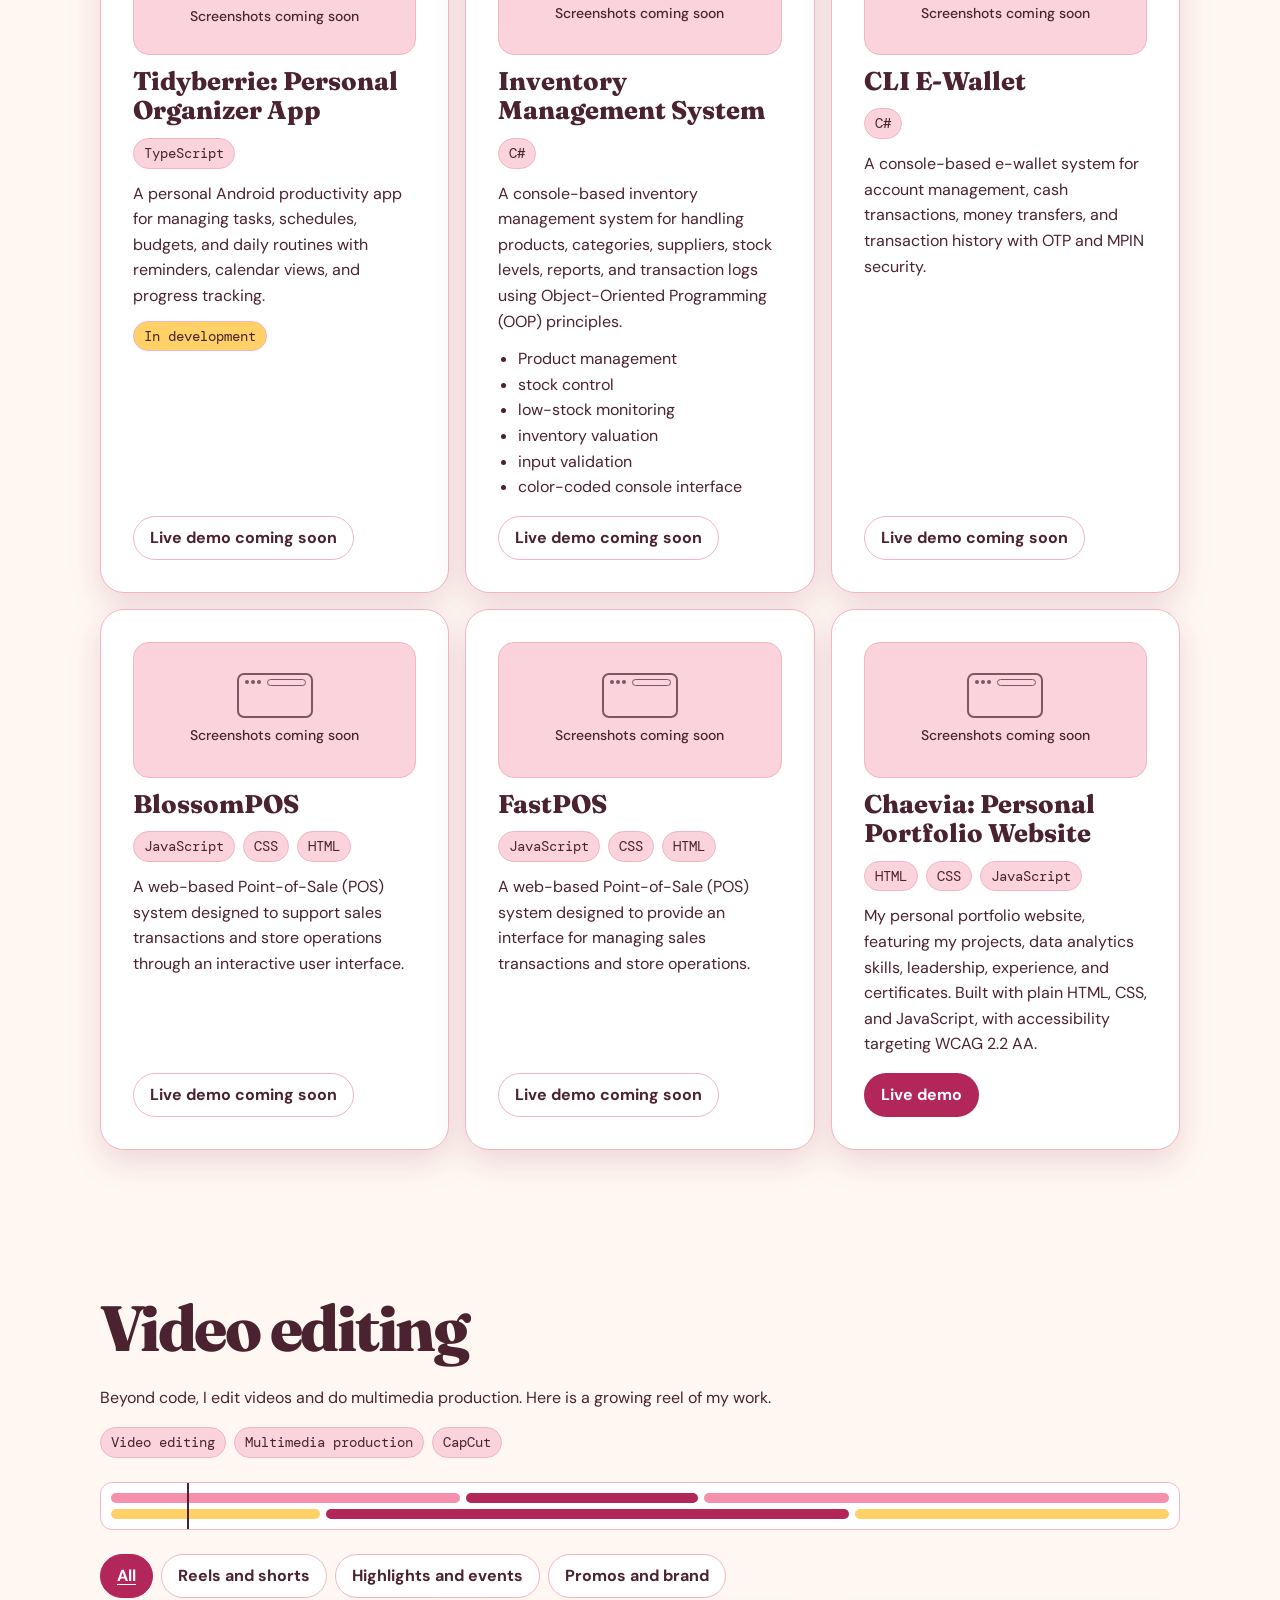
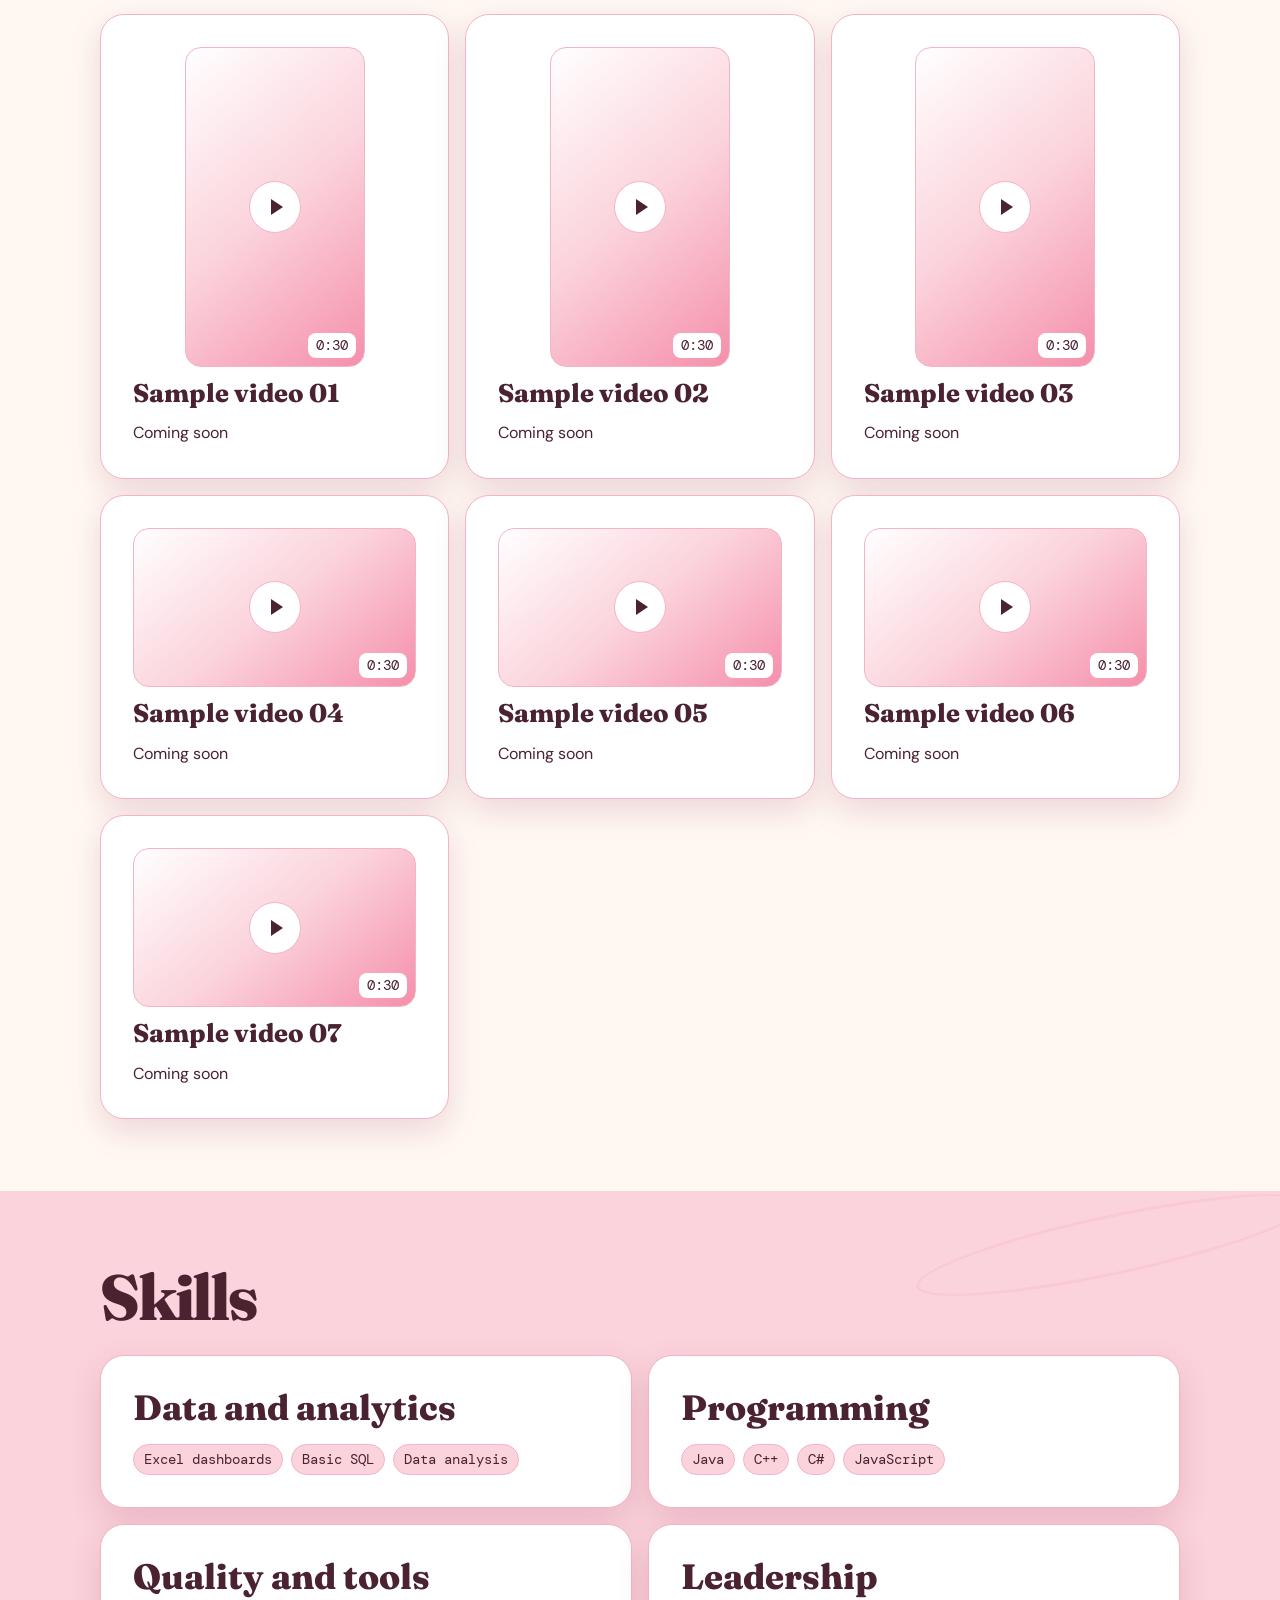
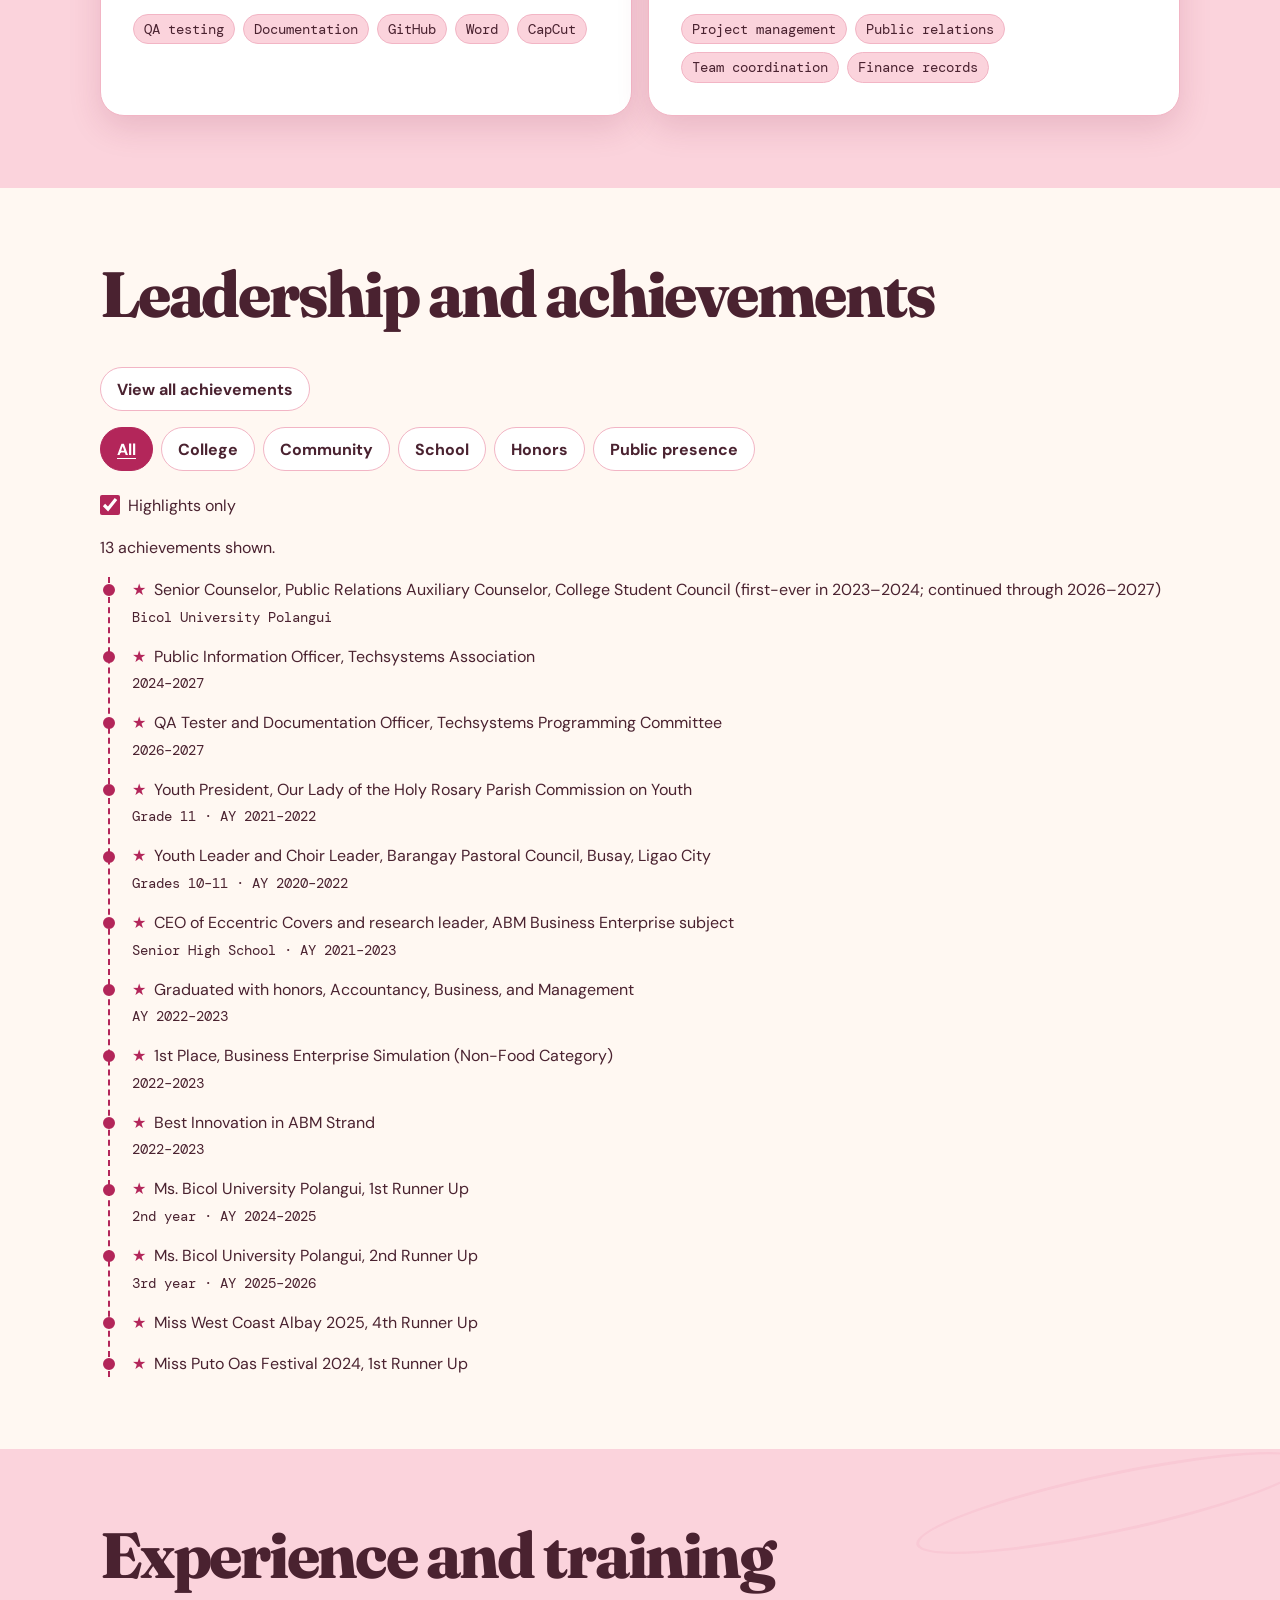
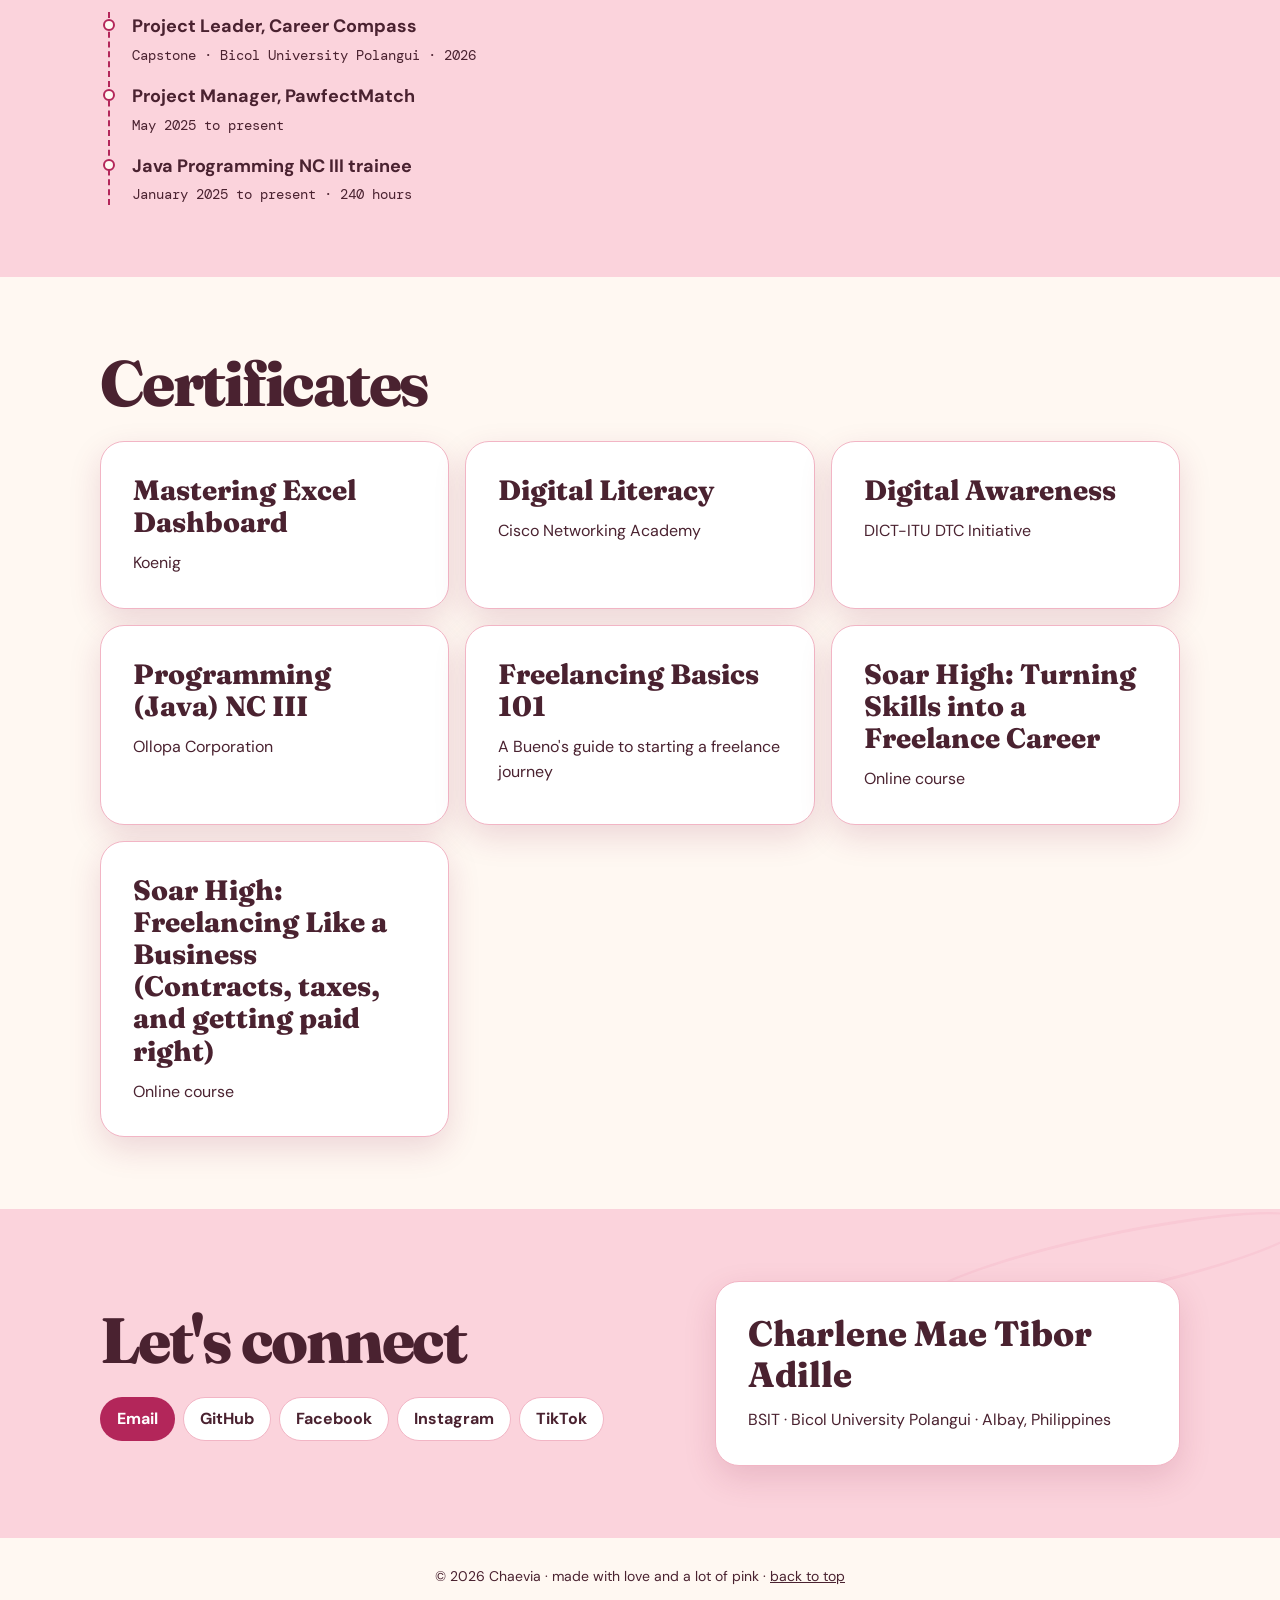
==== commit cee5cef0: "feat: add video editing showcase with placeholders New Videos section with an editor-timeline motif," ====
--- a/index.html
+++ b/index.html
@@ -26,6 +26,8 @@
   <script src="assets/js/achievements.js" defer></script>
   <script src="assets/data/projects.js" defer></script>
   <script src="assets/js/projects.js" defer></script>
+  <script src="assets/data/videos.js" defer></script>
+  <script src="assets/js/videos.js" defer></script>
   <link rel="preconnect" href="https://fonts.googleapis.com">
   <link rel="preconnect" href="https://fonts.gstatic.com" crossorigin>
   <link rel="stylesheet" href="https://fonts.googleapis.com/css2?family=Bagel+Fat+One&family=Caveat:wght@600;700&family=DM+Mono&family=DM+Sans:wght@400;500;600;700&family=Fraunces:opsz,wght@9..144,800;9..144,900&display=swap">
@@ -42,6 +44,7 @@
         <ul class="nav-links">
           <li><a href="#about">About</a></li>
           <li><a href="#projects">Projects</a></li>
+          <li><a href="#videos">Videos</a></li>
           <li><a href="#skills">Skills</a></li>
           <li><a href="#leadership">Leadership</a></li>
           <li><a href="#experience">Experience</a></li>
@@ -172,6 +175,38 @@
         </article>
       </template>
     </section>
+    <section class="section-inner wrap" id="videos" aria-labelledby="videos-title">
+      <h2 id="videos-title">Video editing</h2>
+      <p>Beyond code, I edit videos and do multimedia production. Here is a growing reel of my work.</p>
+      <ul class="chips" aria-label="Video editing skills">
+        <li>Video editing</li><li>Multimedia production</li><li>CapCut</li>
+      </ul>
+      <div class="editor-timeline" aria-hidden="true">
+        <div class="editor-track"><span></span><span></span><span></span></div>
+        <div class="editor-track"><span></span><span></span><span></span></div>
+      </div>
+      <div id="video-filters" class="filter-buttons" role="group" aria-label="Video categories">
+        <button type="button" class="button secondary" data-category="all" aria-pressed="true">All</button>
+        <button type="button" class="button secondary" data-category="reels" aria-pressed="false">Reels and shorts</button>
+        <button type="button" class="button secondary" data-category="highlights" aria-pressed="false">Highlights and events</button>
+        <button type="button" class="button secondary" data-category="promos" aria-pressed="false">Promos and brand</button>
+      </div>
+      <p id="video-count" class="collection-status visually-hidden" role="status"></p>
+      <div id="video-cards" class="showcase-grid video-grid"></div>
+      <template id="video-card">
+        <article class="card showcase-card video-card">
+          <div class="video-poster">
+            <span class="video-play" aria-hidden="true"></span>
+            <span class="video-duration"></span>
+          </div>
+          <h3></h3>
+          <p class="video-status">Coming soon</p>
+          <div class="project-actions">
+            <a class="button primary video-watch" target="_blank" rel="noopener" hidden>Watch</a>
+          </div>
+        </article>
+      </template>
+    </section>
     <section class="section-band" id="skills" aria-labelledby="skills-title">
       <div class="section-inner wrap">
         <h2 id="skills-title">Skills</h2>
--- a/assets/css/components.css
+++ b/assets/css/components.css
@@ -474,3 +474,79 @@
 @media (min-width: 1024px) {
   .showcase-grid { grid-template-columns: repeat(3, minmax(0, 1fr)); }
 }
+
+.editor-timeline {
+  position: relative;
+  display: grid;
+  gap: 6px;
+  padding: 10px;
+  margin-block: 24px;
+  overflow: hidden;
+  border: 1px solid var(--edge);
+  border-radius: 12px;
+  background: var(--surf);
+}
+.editor-track { display: grid; grid-template-columns: 3fr 2fr 4fr; gap: 6px; }
+.editor-track + .editor-track { grid-template-columns: 2fr 5fr 3fr; }
+.editor-track span { height: 10px; border-radius: 10px; background: var(--pink); }
+.editor-track span:nth-child(2) { background: var(--acc); }
+.editor-track + .editor-track span:nth-child(odd) { background: var(--yel); }
+.editor-timeline::after {
+  position: absolute;
+  inset: 0 auto 0 8%;
+  width: 2px;
+  background: var(--ink);
+  animation: editor-sweep 10s ease-in-out infinite alternate;
+  content: "";
+}
+@keyframes editor-sweep { to { left: 92%; } }
+.video-grid { margin-block-start: 16px; align-items: start; }
+.video-card { align-items: start; }
+.video-card .project-actions:has([hidden]) { display: none; }
+.video-poster {
+  position: relative;
+  display: grid;
+  place-items: center;
+  width: 100%;
+  aspect-ratio: 16 / 9;
+  overflow: hidden;
+  border: 1px solid var(--edge);
+  border-radius: 16px;
+  background: linear-gradient(140deg, var(--surf), var(--band), var(--pink));
+}
+.video-poster-portrait {
+  justify-self: center;
+  align-self: center;
+  width: min(100%, 180px);
+  aspect-ratio: 9 / 16;
+}
+.video-poster img { position: absolute; width: 100%; height: 100%; object-fit: cover; }
+.video-play {
+  z-index: 0;
+  display: grid;
+  place-items: center;
+  width: 52px;
+  height: 52px;
+  border: 1px solid var(--edge);
+  border-radius: 50%;
+  background: var(--surf);
+  color: var(--ink);
+}
+.video-play::before {
+  margin-inline-start: 4px;
+  border-block: 8px solid transparent;
+  border-inline-start: 12px solid currentColor;
+  content: "";
+}
+.video-duration {
+  position: absolute;
+  inset: auto 8px 8px auto;
+  padding: 2px 8px;
+  border-radius: 8px;
+  background: var(--surf);
+  color: var(--ink);
+  font: .875rem/1.5 var(--mono);
+}
+@media (prefers-reduced-motion: reduce) {
+  .editor-timeline::after { animation: none; }
+}
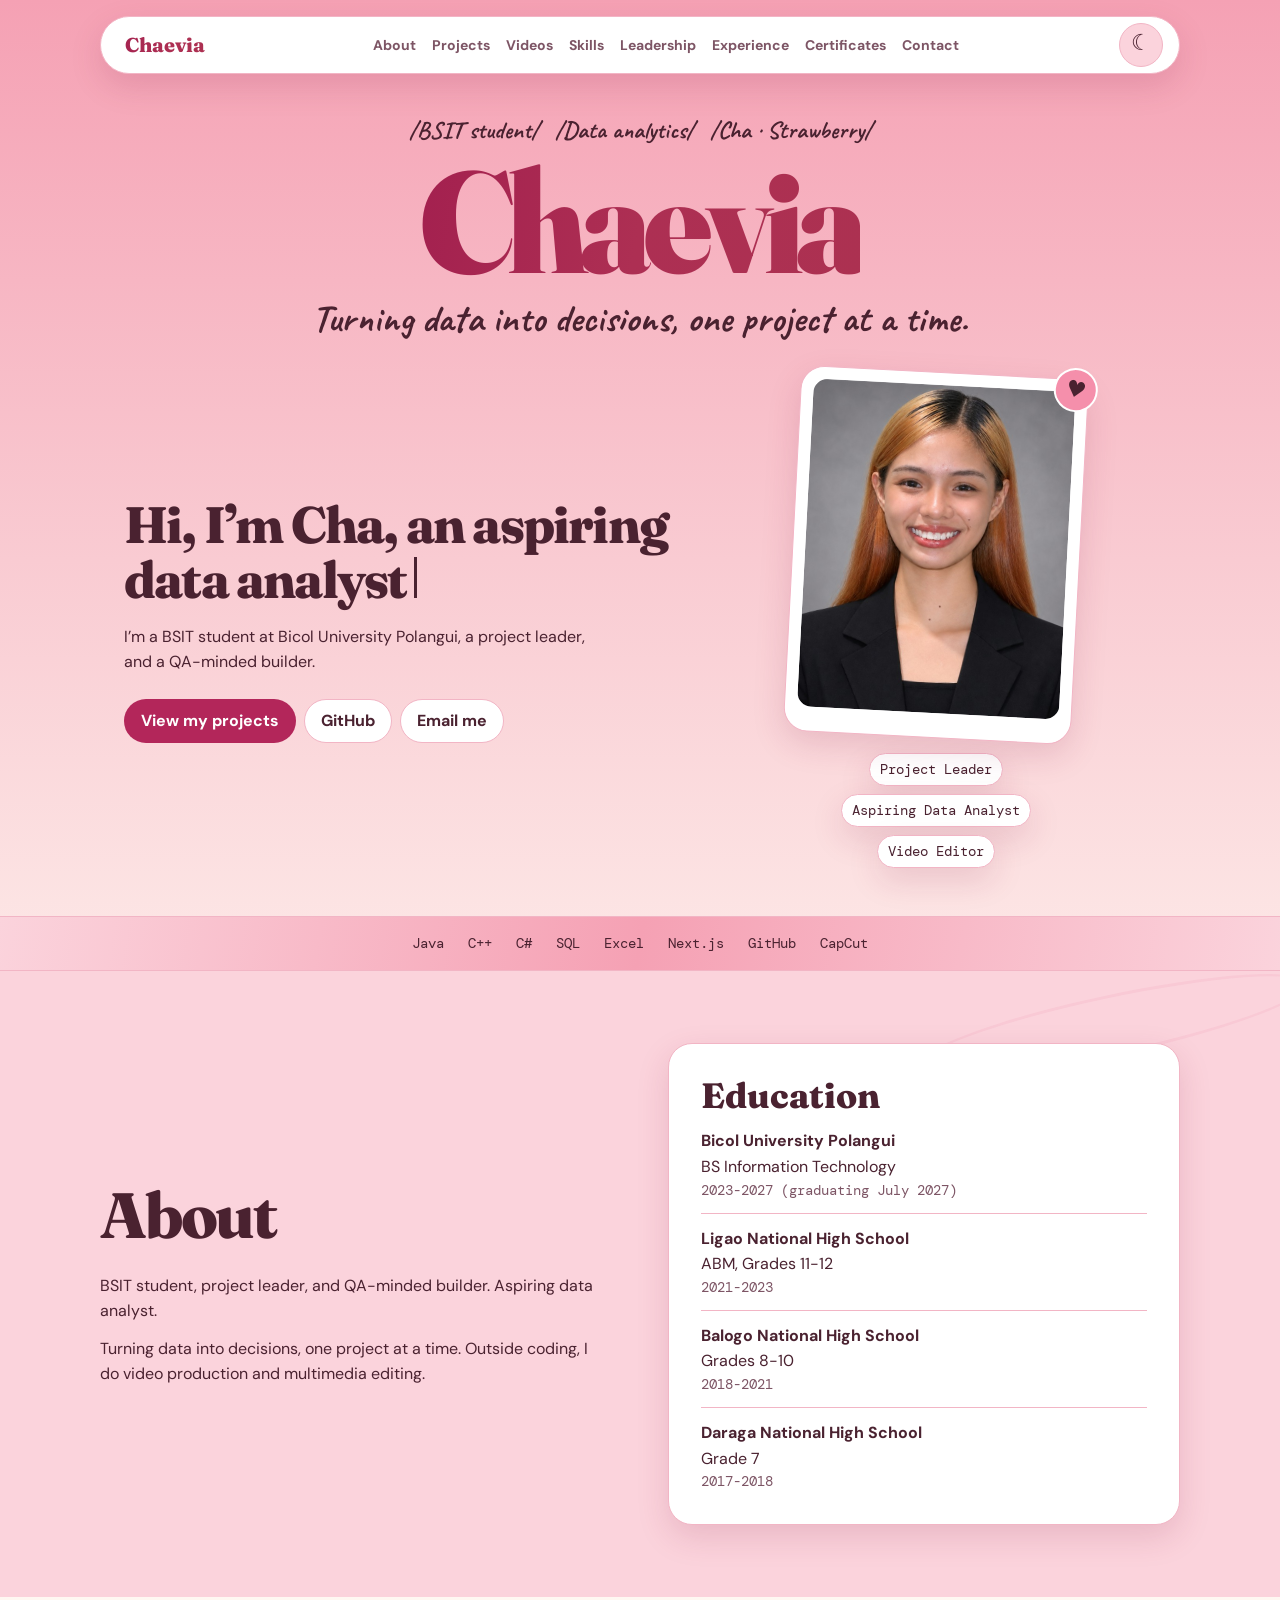
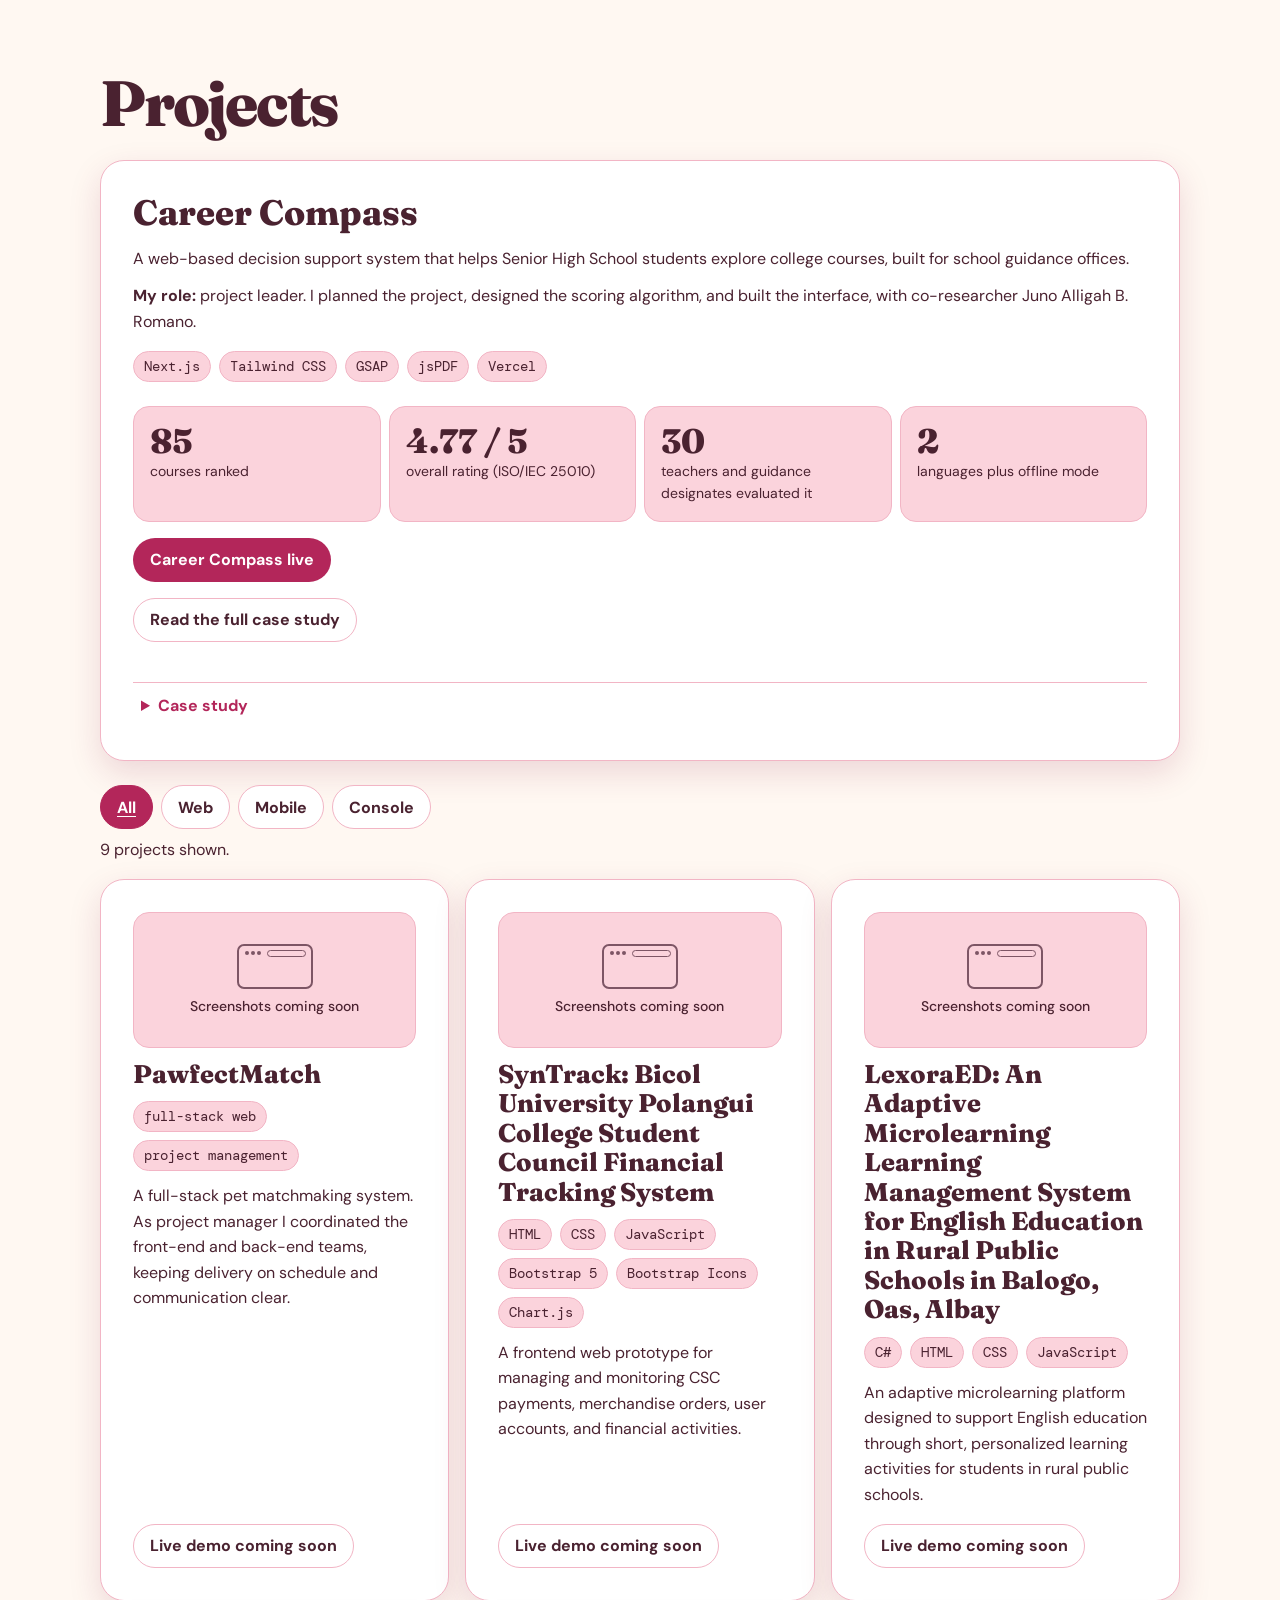
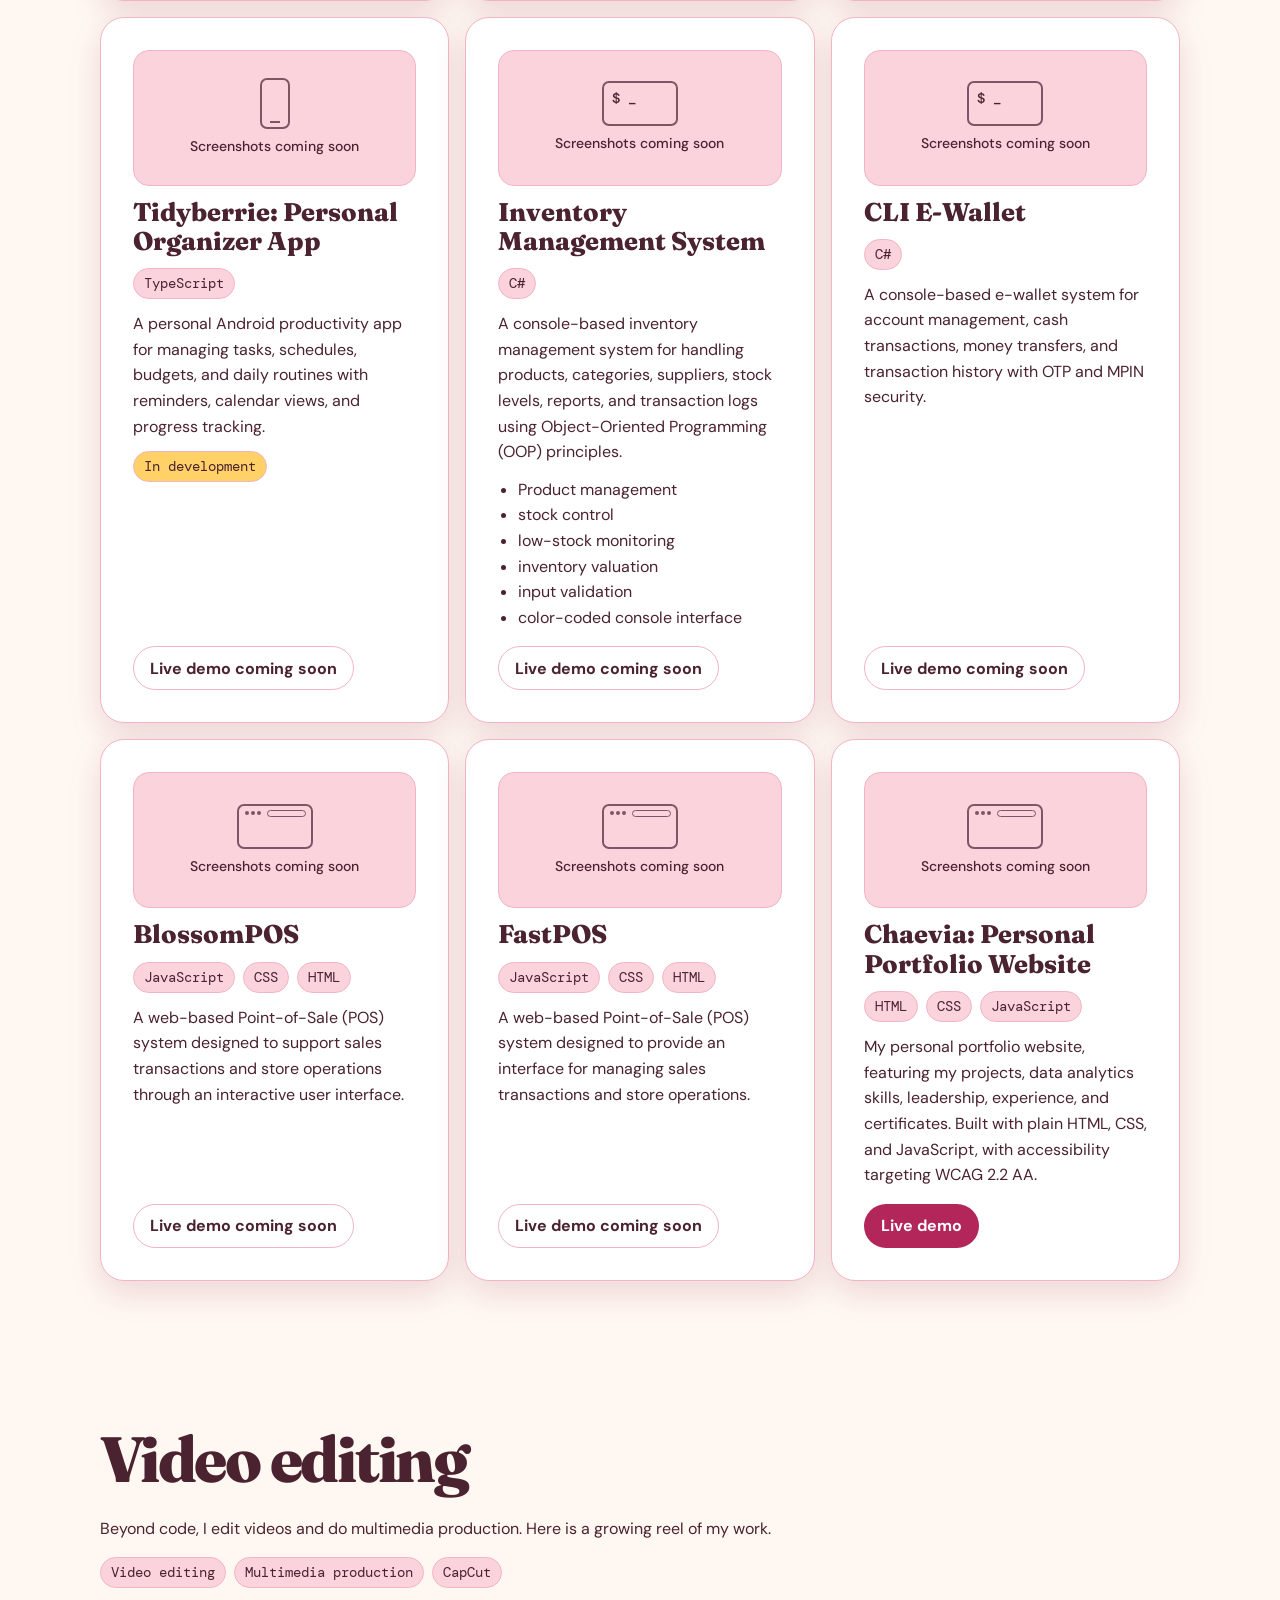
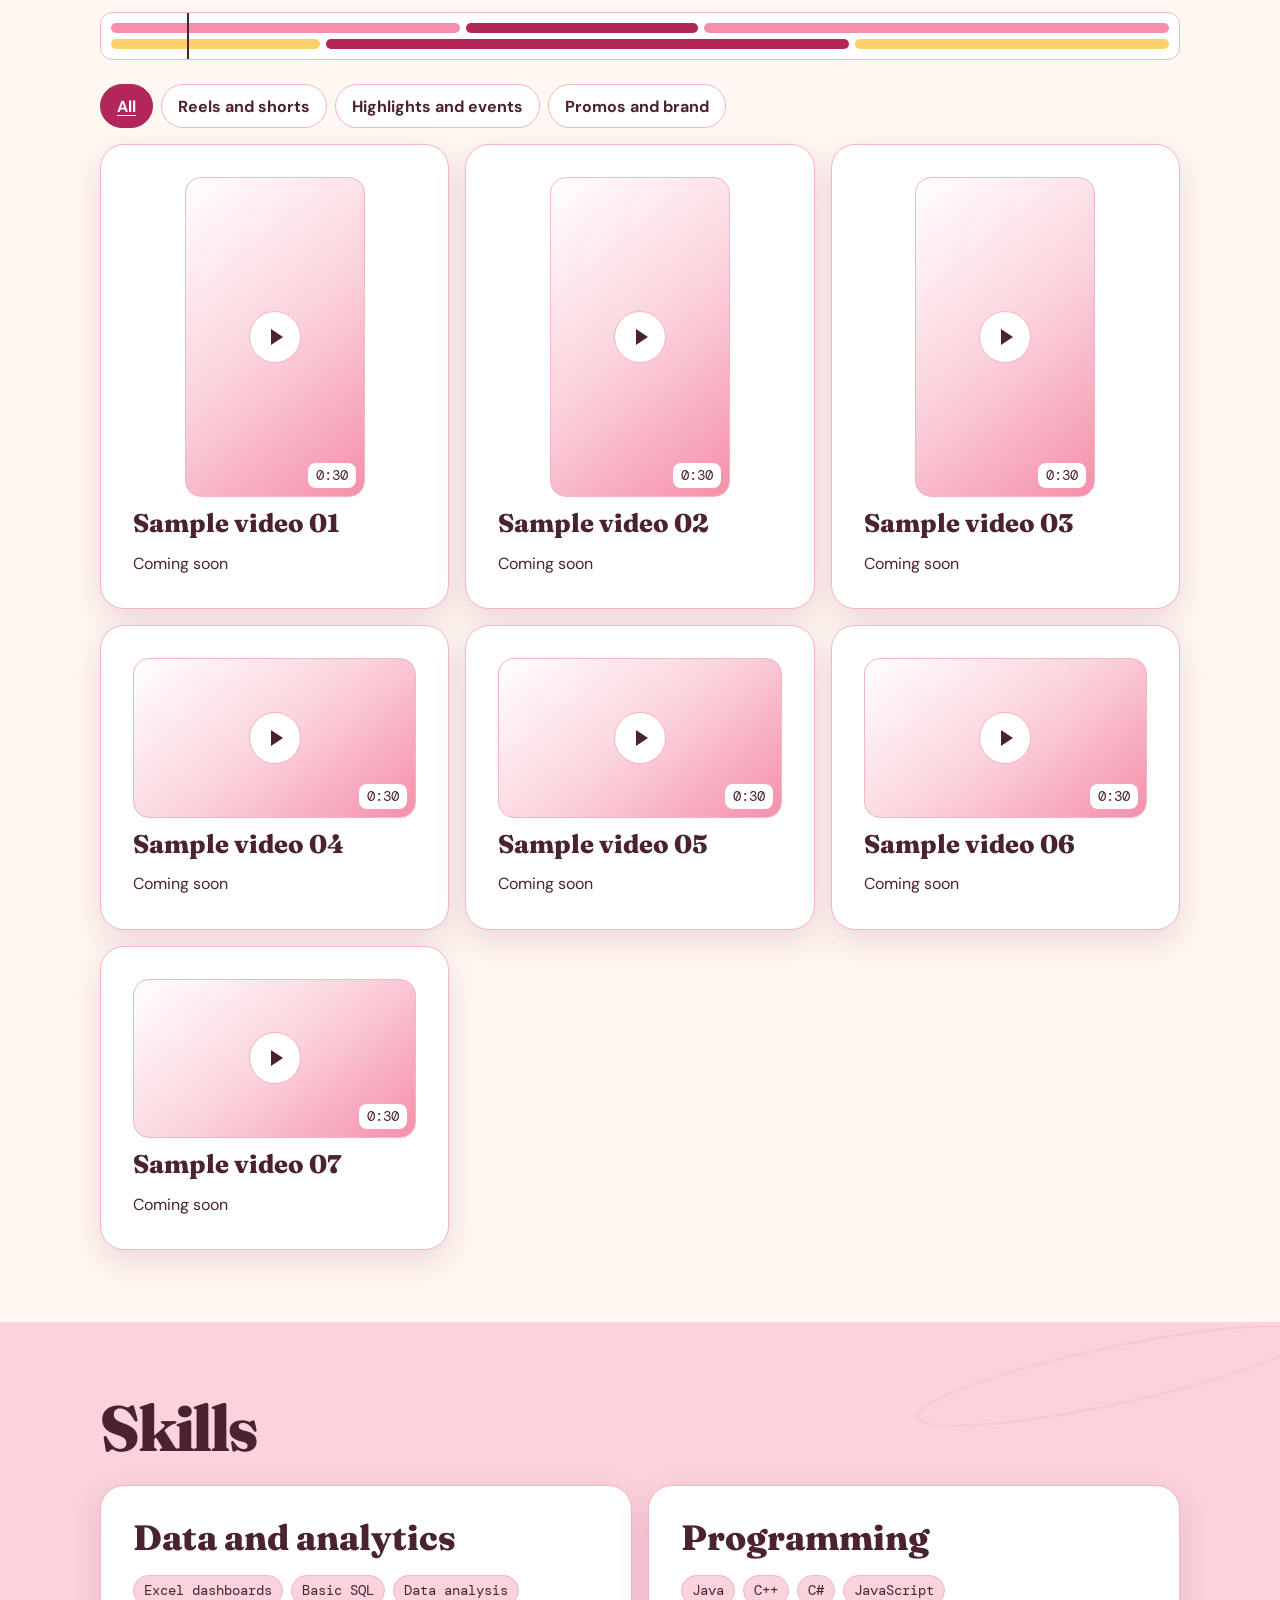
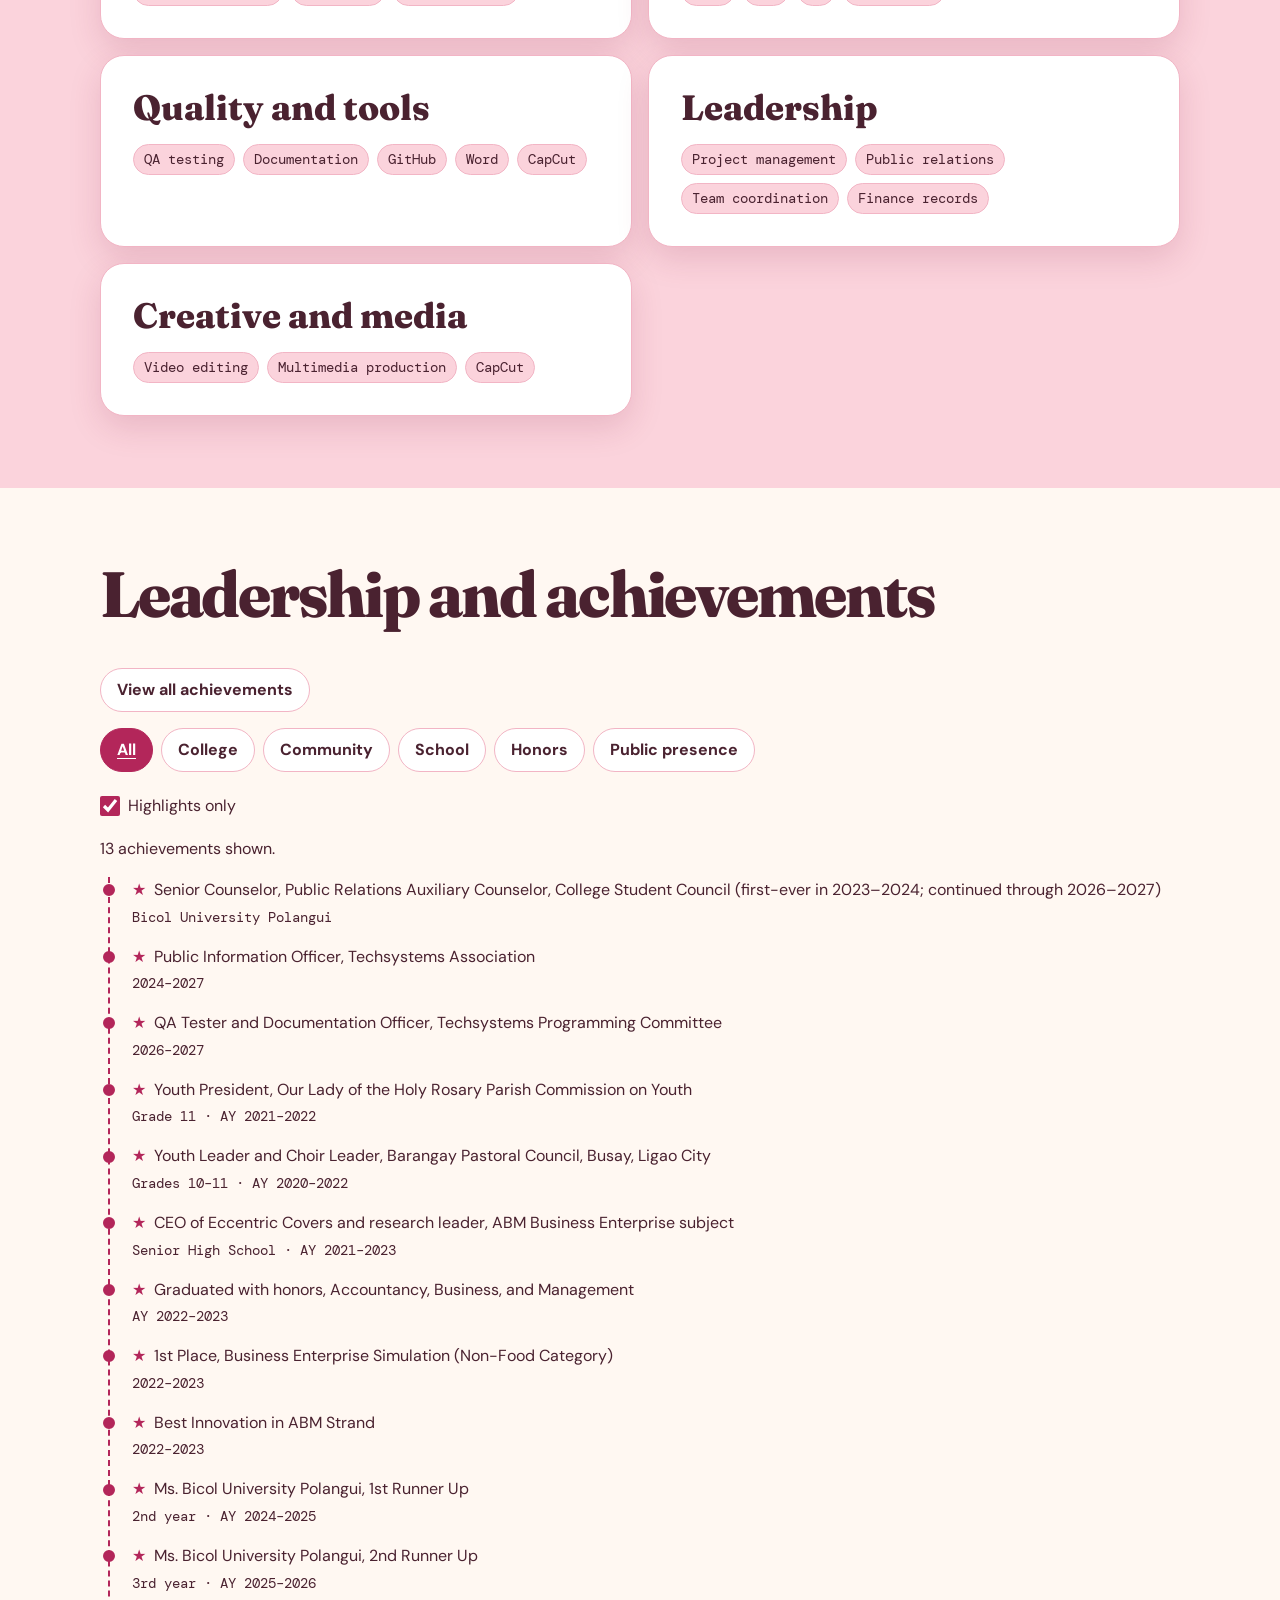
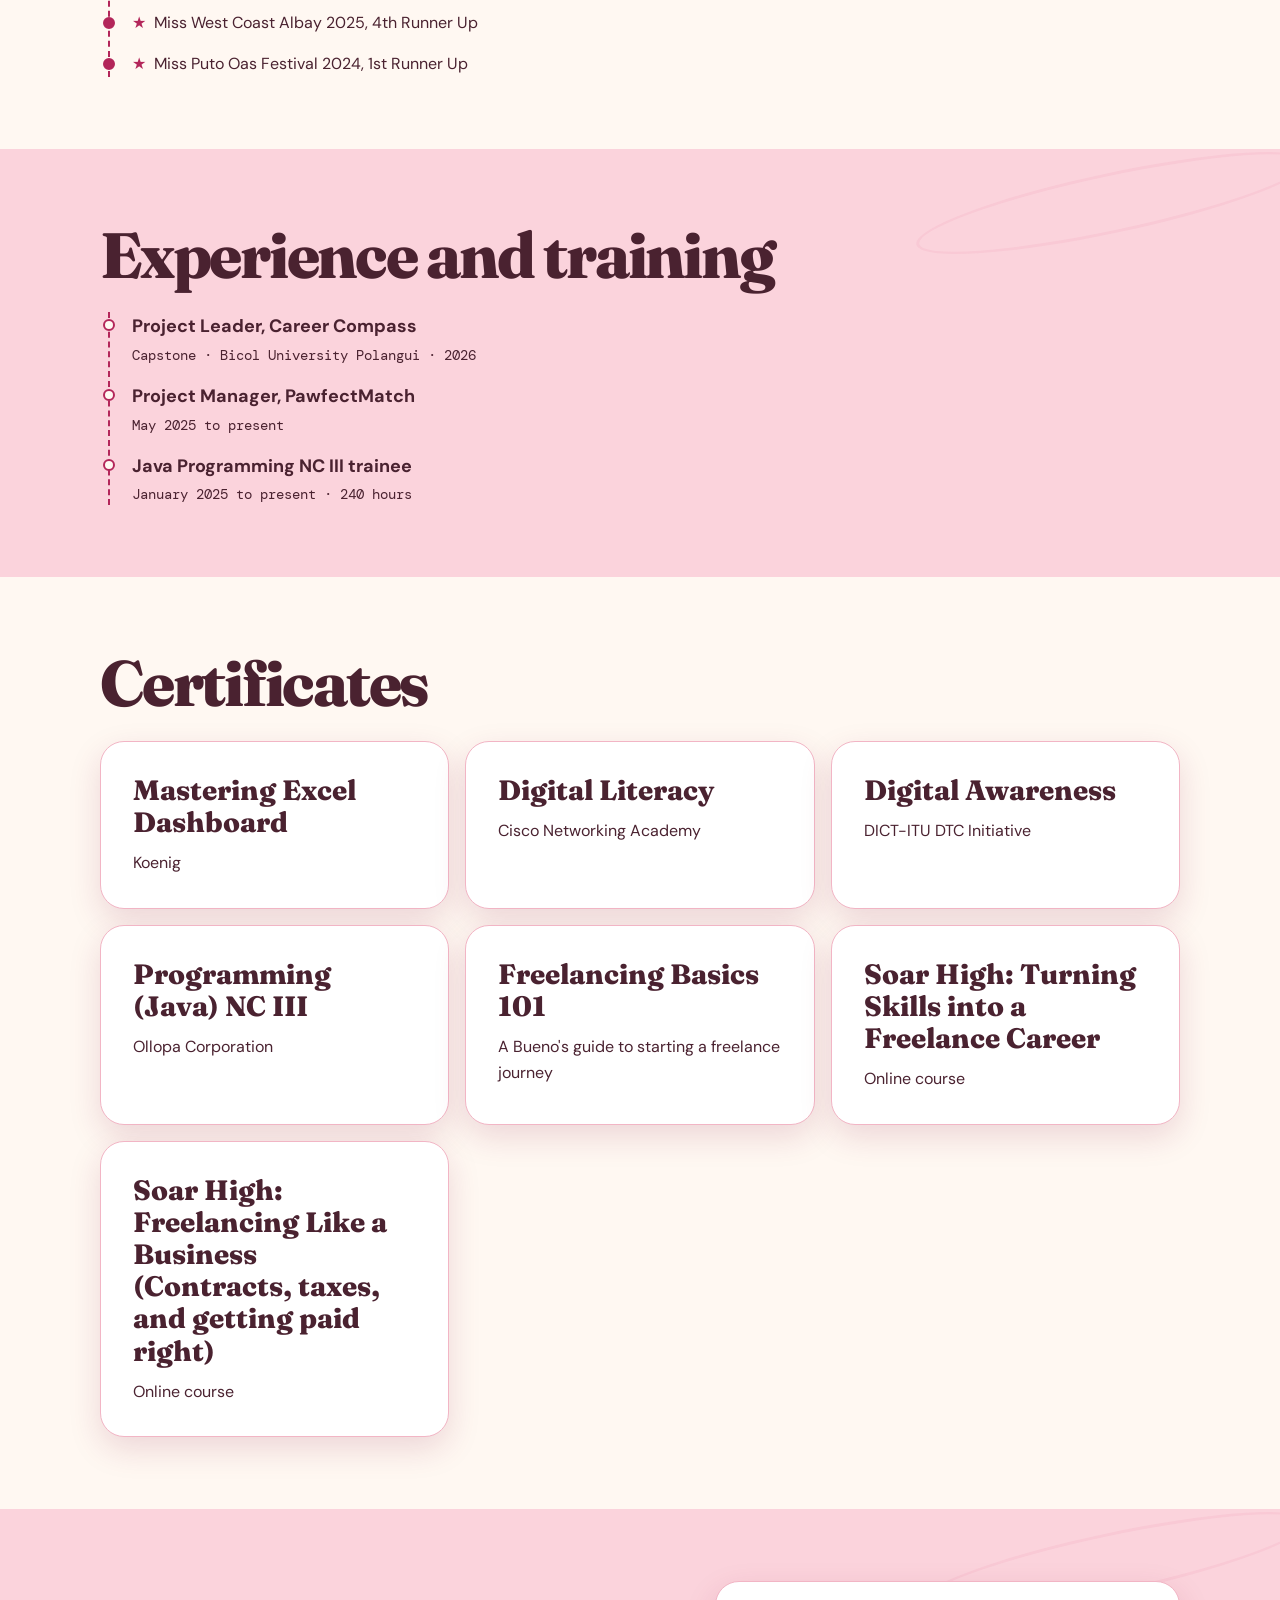
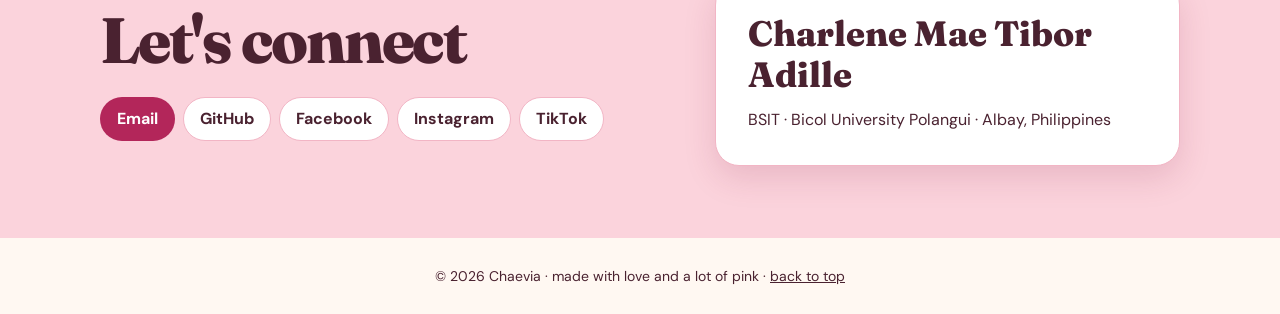
==== commit db160fd5: "content: add video editing to about, skills, and hero Adds the video production line to About, a Cre" ====
--- a/index.html
+++ b/index.html
@@ -81,16 +81,17 @@
             <img src="assets/img/cha.jpg" srcset="assets/img/cha.jpg 800w, assets/img/cha-1200.jpg 1200w" sizes="(max-width: 380px) 67vw, 260px" width="800" height="800" alt="Charlene Mae Adille smiling in a black blazer">
             <span class="heart" aria-hidden="true">♥</span>
           </div>
-          <figcaption>
-            <span class="photo-pill leader">Project Leader</span>
-            <span class="photo-pill analyst">Aspiring Data Analyst</span>
+          <figcaption class="portrait-pills">
+            <span class="photo-pill">Project Leader</span>
+            <span class="photo-pill">Aspiring Data Analyst</span>
+            <span class="photo-pill">Video Editor</span>
           </figcaption>
         </figure>
       </div>
     </section>
     <section class="tech-band" aria-label="Technologies">
       <ul class="tech-list wrap">
-        <li>Java</li><li>C++</li><li>C#</li><li>SQL</li><li>Excel</li><li>Next.js</li><li>GitHub</li>
+        <li>Java</li><li>C++</li><li>C#</li><li>SQL</li><li>Excel</li><li>Next.js</li><li>GitHub</li><li>CapCut</li>
       </ul>
     </section>
     <section class="section-band" id="about" aria-labelledby="about-title">
@@ -98,7 +99,7 @@
         <div class="about-copy">
           <h2 id="about-title">About</h2>
           <p>BSIT student, project leader, and QA-minded builder. Aspiring data analyst.</p>
-          <p>Turning data into decisions, one project at a time.</p>
+          <p>Turning data into decisions, one project at a time. Outside coding, I do video production and multimedia editing.</p>
         </div>
         <div class="card education">
           <h3>Education</h3>
@@ -227,6 +228,10 @@
             <h3>Leadership</h3>
             <ul class="chips"><li>Project management</li><li>Public relations</li><li>Team coordination</li><li>Finance records</li></ul>
           </div>
+          <div class="card">
+            <h3>Creative and media</h3>
+            <ul class="chips"><li>Video editing</li><li>Multimedia production</li><li>CapCut</li></ul>
+          </div>
         </div>
       </div>
     </section>
--- a/assets/css/components.css
+++ b/assets/css/components.css
@@ -143,8 +143,14 @@
   color: #4A2230;
   font-size: 1.4rem;
 }
+.portrait-pills {
+  display: flex;
+  justify-content: center;
+  flex-wrap: wrap;
+  gap: 8px;
+  margin-block-start: 16px;
+}
 .photo-pill {
-  position: absolute;
   padding: 6px 10px;
   border: 1px solid var(--edge);
   border-radius: 99px;
@@ -153,8 +159,6 @@
   font: .875rem/1.35 var(--mono);
   white-space: nowrap;
 }
-.leader { top: 20%; left: -12%; }
-.analyst { right: -12%; bottom: 12%; }
 .tech-band { border-block: 1px solid var(--edge); background: var(--tech-gradient); }
 .tech-list {
   display: flex;
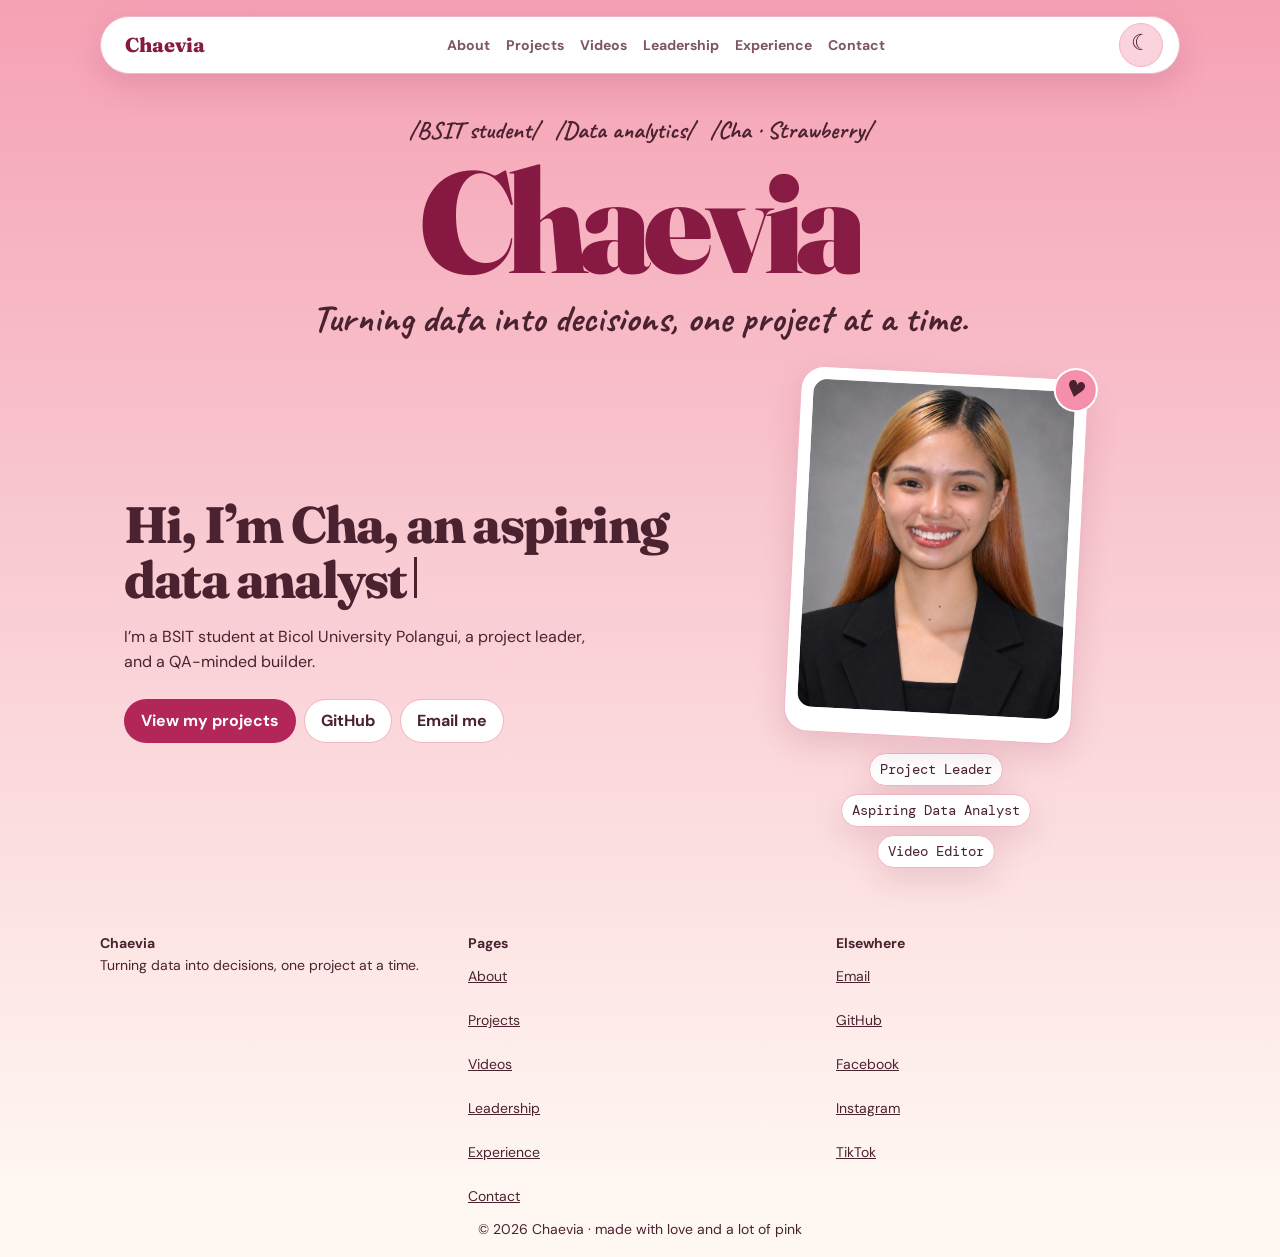
==== commit 9eae1954: "refactor: split site into dedicated pages with shared header and footer Moves each section to its ow" ====
--- a/index.html
+++ b/index.html
@@ -4,12 +4,12 @@
   <meta charset="utf-8">
   <meta name="viewport" content="width=device-width, initial-scale=1, viewport-fit=cover">
   <title>Chaevia | Charlene Mae Adille, Aspiring Data Analyst</title>
-  <meta name="description" content="Charlene Mae Adille is a BSIT student, project leader, and QA-minded builder. Aspiring data analyst.">
+  <meta name="description" content="Charlene Mae Adille’s portfolio featuring data analytics, software projects, and video editing.">
   <link rel="canonical" href="https://strawberrycha.github.io/Chaevia/">
   <meta property="og:type" content="website">
   <meta property="og:site_name" content="Chaevia">
   <meta property="og:title" content="Chaevia | Charlene Mae Adille, Aspiring Data Analyst">
-  <meta property="og:description" content="Charlene Mae Adille is a BSIT student, project leader, and QA-minded builder. Aspiring data analyst.">
+  <meta property="og:description" content="Charlene Mae Adille’s portfolio featuring data analytics, software projects, and video editing.">
   <meta property="og:url" content="https://strawberrycha.github.io/Chaevia/">
   <meta property="og:image" content="https://strawberrycha.github.io/Chaevia/assets/img/cha-1200.jpg">
   <meta property="og:image:alt" content="Charlene Mae Adille smiling in a black blazer">
@@ -21,13 +21,6 @@
   <link rel="icon" href="assets/img/favicon.svg" type="image/svg+xml">
   <script src="assets/js/theme.js"></script>
   <script src="assets/js/nav.js" defer></script>
-  <script src="assets/data/achievements.js" defer></script>
-  <script src="assets/data/certificates.js" defer></script>
-  <script src="assets/js/achievements.js" defer></script>
-  <script src="assets/data/projects.js" defer></script>
-  <script src="assets/js/projects.js" defer></script>
-  <script src="assets/data/videos.js" defer></script>
-  <script src="assets/js/videos.js" defer></script>
   <link rel="preconnect" href="https://fonts.googleapis.com">
   <link rel="preconnect" href="https://fonts.gstatic.com" crossorigin>
   <link rel="stylesheet" href="https://fonts.googleapis.com/css2?family=Bagel+Fat+One&family=Caveat:wght@600;700&family=DM+Mono&family=DM+Sans:wght@400;500;600;700&family=Fraunces:opsz,wght@9..144,800;9..144,900&display=swap">
@@ -39,22 +32,19 @@
   <a class="skip button" href="#content">Skip to content</a>
   <header class="site-header wrap">
     <div class="nav-pill">
-      <a class="brand" href="#top">Chaevia<span class="berry" aria-hidden="true"> 🍓</span></a>
-      <nav aria-label="Portfolio sections">
+      <a class="brand" href="index.html" aria-current="page">Chaevia<span class="berry" aria-hidden="true"> 🍓</span></a>
+      <button class="menu-toggle button secondary" type="button" aria-expanded="false" aria-controls="site-navigation" hidden>Menu</button>
+      <nav id="site-navigation" aria-label="Pages">
         <ul class="nav-links">
-          <li><a href="#about">About</a></li>
-          <li><a href="#projects">Projects</a></li>
-          <li><a href="#videos">Videos</a></li>
-          <li><a href="#skills">Skills</a></li>
-          <li><a href="#leadership">Leadership</a></li>
-          <li><a href="#experience">Experience</a></li>
-          <li><a href="#certificates">Certificates</a></li>
-          <li><a href="#contact">Contact</a></li>
+          <li><a href="about.html">About</a></li>
+          <li><a href="projects.html">Projects</a></li>
+          <li><a href="videos.html">Videos</a></li>
+          <li><a href="achievements.html">Leadership</a></li>
+          <li><a href="experience.html">Experience</a></li>
+          <li><a href="contact.html">Contact</a></li>
         </ul>
       </nav>
-      <button class="theme-toggle" type="button" aria-label="Dark theme" aria-pressed="false" hidden>
-        <span aria-hidden="true"></span>
-      </button>
+      <button class="theme-toggle" type="button" aria-label="Dark theme" aria-pressed="false" hidden><span aria-hidden="true"></span></button>
     </div>
   </header>
   <main id="content" tabindex="-1">
@@ -71,7 +61,7 @@
           <h2>Hi, I’m Cha, an aspiring data analyst<span class="cursor" aria-hidden="true"></span></h2>
           <p>I’m a BSIT student at Bicol University Polangui, a project leader, and a QA-minded builder.</p>
           <div class="hero-actions">
-            <a class="button primary" href="#projects">View my projects</a>
+            <a class="button primary" href="projects.html">View my projects</a>
             <a class="button secondary" href="https://github.com/strawberrycha" target="_blank" rel="noopener">GitHub</a>
             <a class="button secondary" href="mailto:cmta2023-9135-16062@bicol-u.edu.ph">Email me</a>
           </div>
@@ -89,221 +79,30 @@
         </figure>
       </div>
     </section>
-    <section class="tech-band" aria-label="Technologies">
-      <ul class="tech-list wrap">
-        <li>Java</li><li>C++</li><li>C#</li><li>SQL</li><li>Excel</li><li>Next.js</li><li>GitHub</li><li>CapCut</li>
-      </ul>
-    </section>
-    <section class="section-band" id="about" aria-labelledby="about-title">
-      <div class="section-inner wrap about-grid">
-        <div class="about-copy">
-          <h2 id="about-title">About</h2>
-          <p>BSIT student, project leader, and QA-minded builder. Aspiring data analyst.</p>
-          <p>Turning data into decisions, one project at a time. Outside coding, I do video production and multimedia editing.</p>
-        </div>
-        <div class="card education">
-          <h3>Education</h3>
-          <ul>
-            <li><strong>Bicol University Polangui</strong><span>BS Information Technology</span><span class="record-date">2023-2027 (graduating July 2027)</span></li>
-            <li><strong>Ligao National High School</strong><span>ABM, Grades 11-12</span><span class="record-date">2021-2023</span></li>
-            <li><strong>Balogo National High School</strong><span>Grades 8-10</span><span class="record-date">2018-2021</span></li>
-            <li><strong>Daraga National High School</strong><span>Grade 7</span><span class="record-date">2017-2018</span></li>
-          </ul>
-        </div>
-      </div>
-    </section>
-    <section class="section-inner wrap" id="projects" aria-labelledby="projects-title">
-      <h2 id="projects-title">Projects</h2>
-      <div class="featured-project-wrap">
-        <article class="card featured-project">
-          <h3>Career Compass</h3>
-          <p>A web-based decision support system that helps Senior High School students explore college courses, built for school guidance offices.</p>
-          <p><strong>My role:</strong> project leader. I planned the project, designed the scoring algorithm, and built the interface, with co-researcher Juno Alligah B. Romano.</p>
-          <ul class="chips" aria-label="Technology stack">
-            <li>Next.js</li><li>Tailwind CSS</li><li>GSAP</li><li>jsPDF</li><li>Vercel</li>
-          </ul>
-          <ul class="project-stats" aria-label="Career Compass in numbers">
-            <li><strong>85</strong> courses ranked</li>
-            <li><strong>4.77 / 5</strong> overall rating (ISO/IEC 25010)</li>
-            <li><strong>30</strong> teachers and guidance designates evaluated it</li>
-            <li><strong>2</strong> languages plus offline mode</li>
-          </ul>
-          <div class="project-actions">
-            <a class="button primary" href="https://careercompassbu.vercel.app/" target="_blank" rel="noopener">Career Compass live</a>
-          </div>
-          <a class="button secondary archive-link" href="career-compass.html">Read the full case study</a>
-          <details class="case-study">
-            <summary>Case study</summary>
-            <div class="case-study-content">
-              <h4>The problem</h4>
-              <p>Guidance is manual and paper-based, and counselors also carry a full teaching load. Students struggle to choose a college course. Of 30 respondents interviewed, 25 named limited money as the most common student problem.</p>
-              <h4>The solution</h4>
-              <p>8 interest scenarios, 15 skill statements, 4 academic steps; then top five matches with reasons, explore and compare all 85 courses, scholarship information, and a one-page PDF report. Supports both the previous and the Strengthened SHS curriculum.</p>
-              <h4>How the scoring works</h4>
-              <p>each course has fixed links to interests, skills, and academic performance; the system adds up matches and ranks all 85 courses; every course has the same number of links; the same answers always give the same ranking; rule-based weighted scoring, NOT AI; three guidance designates validated the questions and rules.</p>
-              <h4>Design decisions</h4>
-              <p>no login and no database; answers stay on the student's device (fits the Data Privacy Act of 2012); Offline Mode and English/Filipino switch came from the interviews; the journey-map interface makes it feel like exploring.</p>
-              <h4>Process and testing</h4>
-              <p>Rapid Application Development (requirements planning, user design, construction, cutover); all four component test scenarios passed; link check confirmed 15 links for each of the 85 courses.</p>
-              <h4>Results</h4>
-              <p>Reliability 4.83, functional suitability 4.77, interaction capability 4.73; overall weighted mean 4.77 (Strongly Agree).</p>
-              <h4>Limitations</h4>
-              <p>a supporting reference, not a final decision; the evaluation involved teachers and guidance designates, not students; covers only its 85 listed courses; next steps are testing with students and adding courses.</p>
-            </div>
-          </details>
-        </article>
-      </div>
-      <div id="project-filters" class="filter-buttons showcase-filters" role="group" aria-label="Project categories">
-        <button type="button" class="button secondary" data-category="all" aria-pressed="true">All</button>
-        <button type="button" class="button secondary" data-category="web" aria-pressed="false">Web</button>
-        <button type="button" class="button secondary" data-category="mobile" aria-pressed="false">Mobile</button>
-        <button type="button" class="button secondary" data-category="console" aria-pressed="false">Console</button>
-      </div>
-      <p id="project-count" class="collection-status" role="status"></p>
-      <div id="project-cards" class="showcase-grid"></div>
-      <template id="project-card">
-        <article class="card showcase-card">
-          <div class="project-media"></div>
-          <h3></h3>
-          <ul class="chips" aria-label="Project tags"></ul>
-          <p class="project-description"></p>
-          <ul class="project-features" hidden></ul>
-          <ul class="chips" aria-label="Project status" hidden><li class="chip-status"></li></ul>
-          <div class="project-actions">
-            <a class="button primary project-live" target="_blank" rel="noopener" hidden>Live demo</a>
-            <span class="button secondary" aria-disabled="true">Live demo coming soon</span>
-          </div>
-        </article>
-      </template>
-    </section>
-    <section class="section-inner wrap" id="videos" aria-labelledby="videos-title">
-      <h2 id="videos-title">Video editing</h2>
-      <p>Beyond code, I edit videos and do multimedia production. Here is a growing reel of my work.</p>
-      <ul class="chips" aria-label="Video editing skills">
-        <li>Video editing</li><li>Multimedia production</li><li>CapCut</li>
-      </ul>
-      <div class="editor-timeline" aria-hidden="true">
-        <div class="editor-track"><span></span><span></span><span></span></div>
-        <div class="editor-track"><span></span><span></span><span></span></div>
-      </div>
-      <div id="video-filters" class="filter-buttons" role="group" aria-label="Video categories">
-        <button type="button" class="button secondary" data-category="all" aria-pressed="true">All</button>
-        <button type="button" class="button secondary" data-category="reels" aria-pressed="false">Reels and shorts</button>
-        <button type="button" class="button secondary" data-category="highlights" aria-pressed="false">Highlights and events</button>
-        <button type="button" class="button secondary" data-category="promos" aria-pressed="false">Promos and brand</button>
-      </div>
-      <p id="video-count" class="collection-status visually-hidden" role="status"></p>
-      <div id="video-cards" class="showcase-grid video-grid"></div>
-      <template id="video-card">
-        <article class="card showcase-card video-card">
-          <div class="video-poster">
-            <span class="video-play" aria-hidden="true"></span>
-            <span class="video-duration"></span>
-          </div>
-          <h3></h3>
-          <p class="video-status">Coming soon</p>
-          <div class="project-actions">
-            <a class="button primary video-watch" target="_blank" rel="noopener" hidden>Watch</a>
-          </div>
-        </article>
-      </template>
-    </section>
-    <section class="section-band" id="skills" aria-labelledby="skills-title">
-      <div class="section-inner wrap">
-        <h2 id="skills-title">Skills</h2>
-        <div class="skills-grid">
-          <div class="card">
-            <h3>Data and analytics</h3>
-            <ul class="chips"><li>Excel dashboards</li><li>Basic SQL</li><li>Data analysis</li></ul>
-          </div>
-          <div class="card">
-            <h3>Programming</h3>
-            <ul class="chips"><li>Java</li><li>C++</li><li>C#</li><li>JavaScript</li></ul>
-          </div>
-          <div class="card">
-            <h3>Quality and tools</h3>
-            <ul class="chips"><li>QA testing</li><li>Documentation</li><li>GitHub</li><li>Word</li><li>CapCut</li></ul>
-          </div>
-          <div class="card">
-            <h3>Leadership</h3>
-            <ul class="chips"><li>Project management</li><li>Public relations</li><li>Team coordination</li><li>Finance records</li></ul>
-          </div>
-          <div class="card">
-            <h3>Creative and media</h3>
-            <ul class="chips"><li>Video editing</li><li>Multimedia production</li><li>CapCut</li></ul>
-          </div>
-        </div>
-      </div>
-    </section>
-
-    <section class="section-inner wrap" id="leadership" aria-labelledby="leadership-title">
-      <h2 id="leadership-title">Leadership and achievements</h2>
-      <a class="button secondary archive-link" href="achievements.html">View all achievements</a>
-      <div id="achievement-filters" hidden>
-        <div class="filter-buttons" role="group" aria-label="Achievement category">
-          <button type="button" class="button secondary" data-category="all" aria-pressed="true">All</button>
-          <button type="button" class="button secondary" data-category="college" aria-pressed="false">College</button>
-          <button type="button" class="button secondary" data-category="community" aria-pressed="false">Community</button>
-          <button type="button" class="button secondary" data-category="school" aria-pressed="false">School</button>
-          <button type="button" class="button secondary" data-category="honors" aria-pressed="false">Honors</button>
-          <button type="button" class="button secondary" data-category="public" aria-pressed="false">Public presence</button>
-        </div>
-        <label class="highlights-toggle">
-          <input type="checkbox" id="highlights-only" checked>
-          Highlights only
-        </label>
-      </div>
-      <p id="achievement-status" class="collection-status" role="status"></p>
-      <noscript><p>Enable JavaScript to view achievements.</p></noscript>
-      <ul id="achievement-timeline" class="timeline" aria-label="Achievements"></ul>
-    </section>
-    <section class="section-band" id="experience" aria-labelledby="experience-title">
-      <div class="section-inner wrap">
-        <h2 id="experience-title">Experience and training</h2>
-        <ul class="timeline">
-          <li>
-            <h3>Project Leader, Career Compass</h3>
-            <p class="record-date">Capstone · Bicol University Polangui · 2026</p>
-          </li>
-          <li>
-            <h3>Project Manager, PawfectMatch</h3>
-            <p class="record-date">May 2025 to present</p>
-          </li>
-          <li>
-            <h3>Java Programming NC III trainee</h3>
-            <p class="record-date">January 2025 to present · 240 hours</p>
-          </li>
-        </ul>
-      </div>
-    </section>
-    <section class="section-inner wrap" id="certificates" aria-labelledby="certificates-title">
-      <h2 id="certificates-title">Certificates</h2>
-      <p id="certificate-status" class="collection-status" role="status"></p>
-      <noscript><p>Enable JavaScript to view certificates.</p></noscript>
-      <ul id="certificate-list" class="certificate-grid"></ul>
-    </section>
-
-    <section class="section-band" id="contact" aria-labelledby="contact-title">
-      <div class="section-inner wrap contact-grid">
-        <div>
-          <h2 id="contact-title">Let's connect</h2>
-          <div class="contact-actions">
-            <a class="button primary" href="mailto:cmta2023-9135-16062@bicol-u.edu.ph">Email</a>
-            <a class="button secondary" href="https://github.com/strawberrycha" target="_blank" rel="noopener">GitHub</a>
-            <a class="button secondary" href="https://www.facebook.com/charlene.adille.3" target="_blank" rel="noopener">Facebook</a>
-            <a class="button secondary" href="https://www.instagram.com/itstrawberry_cha" target="_blank" rel="noopener">Instagram</a>
-            <a class="button secondary" href="https://tiktok.com/@charleneadille" target="_blank" rel="noopener">TikTok</a>
-          </div>
-        </div>
-        <div class="card">
-          <h3>Charlene Mae Tibor Adille</h3>
-          <p>BSIT · Bicol University Polangui · Albay, Philippines</p>
-        </div>
-      </div>
-    </section>
   </main>
   <footer class="site-footer wrap">
-    <p>© 2026 Chaevia · made with love and a lot of pink · <a href="#top">back to top</a></p>
+    <div class="footer-columns">
+      <div><p><strong>Chaevia</strong></p><p>Turning data into decisions, one project at a time.</p></div>
+      <nav aria-label="Footer pages">
+        <p><strong>Pages</strong></p>
+        <ul>
+          <li><a href="about.html">About</a></li>
+          <li><a href="projects.html">Projects</a></li>
+          <li><a href="videos.html">Videos</a></li>
+          <li><a href="achievements.html">Leadership</a></li>
+          <li><a href="experience.html">Experience</a></li>
+          <li><a href="contact.html">Contact</a></li>
+        </ul>
+      </nav>
+      <div><p><strong>Elsewhere</strong></p><ul>
+          <li><a href="mailto:cmta2023-9135-16062@bicol-u.edu.ph">Email</a></li>
+          <li><a href="https://github.com/strawberrycha" target="_blank" rel="noopener">GitHub</a></li>
+          <li><a href="https://www.facebook.com/charlene.adille.3" target="_blank" rel="noopener">Facebook</a></li>
+          <li><a href="https://www.instagram.com/itstrawberry_cha" target="_blank" rel="noopener">Instagram</a></li>
+          <li><a href="https://tiktok.com/@charleneadille" target="_blank" rel="noopener">TikTok</a></li>
+      </ul></div>
+    </div>
+    <p class="copyright">© 2026 Chaevia · made with love and a lot of pink</p>
   </footer>
 </body>
 </html>
--- a/assets/css/tokens.css
+++ b/assets/css/tokens.css
@@ -13,7 +13,7 @@
   --button-bg: #B3265A;
   --button-ink: #FFFFFF;
   --page-gradient: linear-gradient(180deg, #F5A1B4 0, #F9CBD2 560px, #FFF8F2 1200px);
-  --title-gradient: linear-gradient(100deg, #A3204F, #AD2F53, #AC3151);
+  --title-gradient: linear-gradient(100deg, #861841, #871A43, #891C44);
   --tech-gradient: linear-gradient(100deg, #FBD3DC, #F5A1B4, #FBD3DC);
   --card-effect: 0 12px 32px rgba(133, 30, 67, .15);
   --display: Fraunces, Georgia, serif;
--- a/assets/css/components.css
+++ b/assets/css/components.css
@@ -554,3 +554,21 @@
 @media (prefers-reduced-motion: reduce) {
   .editor-timeline::after { animation: none; }
 }
+
+.footer-columns { display: grid; grid-template-columns: repeat(3, minmax(0, 1fr)); gap: 24px; text-align: left; }
+@media (max-width: 819px) {
+  .nav-pill { position: relative; flex-wrap: wrap; justify-content: space-between; }
+  .nav-pill nav { flex: 0 0 100%; overflow: visible; }
+  .menu-toggle:not([hidden]) + nav {
+    position: absolute;
+    inset: calc(100% + 8px) 0 auto;
+    padding: 12px;
+    border-radius: var(--radius);
+    background: var(--surf);
+    border: 1px solid var(--edge);
+  }
+  .nav-links { display: grid; width: 100%; }
+  .nav-links a { display: flex; }
+}
+@media (max-width: 599px) { .footer-columns { grid-template-columns: 1fr; } }
+.nav-links a[aria-current="page"] { color: var(--acc); text-decoration: underline; }
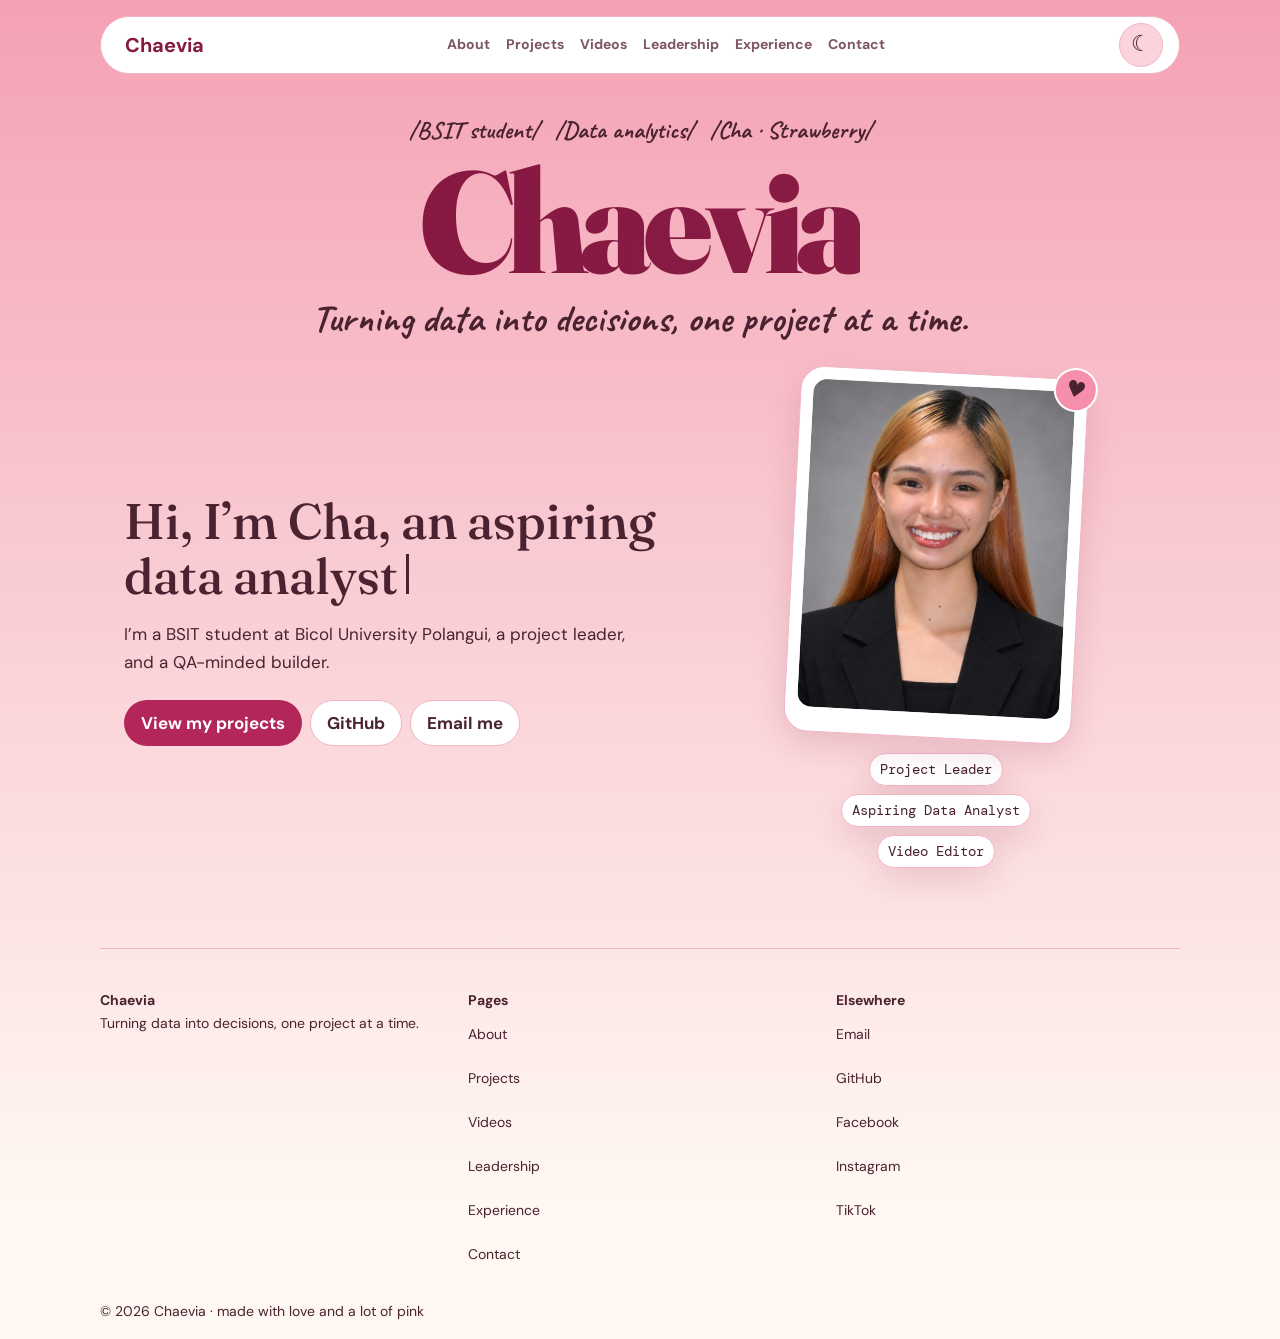
==== commit 1032b289: "style: add unified design system and page transitions Updates tokens, type scale, spacing, and compo" ====
--- a/index.html
+++ b/index.html
@@ -23,7 +23,7 @@
   <script src="assets/js/nav.js" defer></script>
   <link rel="preconnect" href="https://fonts.googleapis.com">
   <link rel="preconnect" href="https://fonts.gstatic.com" crossorigin>
-  <link rel="stylesheet" href="https://fonts.googleapis.com/css2?family=Bagel+Fat+One&family=Caveat:wght@600;700&family=DM+Mono&family=DM+Sans:wght@400;500;600;700&family=Fraunces:opsz,wght@9..144,800;9..144,900&display=swap">
+  <link rel="stylesheet" href="https://fonts.googleapis.com/css2?family=Bagel+Fat+One&family=Caveat:wght@600;700&family=DM+Mono&family=DM+Sans:wght@400;500;600;700&family=Fraunces:opsz,wght@9..144,500;9..144,800;9..144,900&amp;family=Fredoka:wght@600&display=swap">
   <link rel="stylesheet" href="assets/css/tokens.css">
   <link rel="stylesheet" href="assets/css/base.css">
   <link rel="stylesheet" href="assets/css/components.css">
--- a/assets/css/tokens.css
+++ b/assets/css/tokens.css
@@ -17,6 +17,10 @@
   --tech-gradient: linear-gradient(100deg, #FBD3DC, #F5A1B4, #FBD3DC);
   --card-effect: 0 12px 32px rgba(133, 30, 67, .15);
   --display: Fraunces, Georgia, serif;
+  --heading: Fraunces, Georgia, serif;
+  --heading-weight: 500;
+  --heading-tracking: 0;
+  --section-space: clamp(72px, 10vw, 128px);
   --body: "DM Sans", system-ui, sans-serif;
   --script: Caveat, "Segoe Print", cursive;
   --mono: "DM Mono", ui-monospace, monospace;
@@ -40,4 +44,7 @@
   --tech-gradient: linear-gradient(100deg, #35112E, #4C1740, #35112E);
   --card-effect: 0 0 24px rgba(255, 79, 141, .28);
   --display: "Bagel Fat One", Georgia, serif;
+  --heading: Fredoka, "DM Sans", sans-serif;
+  --heading-weight: 600;
+  --heading-tracking: .01em;
 }
--- a/assets/css/base.css
+++ b/assets/css/base.css
@@ -6,7 +6,7 @@
   padding: env(safe-area-inset-top) env(safe-area-inset-right) env(safe-area-inset-bottom) env(safe-area-inset-left);
   background: var(--page-gradient) no-repeat, var(--bg);
   color: var(--ink);
-  font: 1rem/1.6 var(--body);
+  font: 1.0625rem/1.65 var(--body);
 }
 h1, h2, p, figure { margin: 0; }
 h1, h2 { color: var(--h); }
--- a/assets/css/components.css
+++ b/assets/css/components.css
@@ -34,7 +34,7 @@
   flex: none;
   padding-inline: 8px;
   color: var(--acc);
-  font: 800 1.25rem/1 var(--display);
+  font: 700 1.25rem/1 var(--body);
 }
 .berry { display: none; }
 [data-theme="dark"] .berry { display: inline; }
@@ -78,12 +78,7 @@
 }
 .tagline { font: 700 clamp(1.5rem, 4vw, 2.4rem)/1.1 var(--script); }
 .hero-grid { display: grid; align-items: center; gap: 40px; margin-block-start: 32px; }
-.hero-copy h2 {
-  max-width: 18ch;
-  margin-inline: auto;
-  font: 800 clamp(1.8rem, 4vw, 3.5rem)/1.08 var(--display);
-  letter-spacing: -.035em;
-}
+.hero-copy h2 { font-size: clamp(1.8rem, 4vw, 3.125rem); line-height: 1.1; }
 .hero-copy p { max-width: 44ch; margin: 16px auto 0; }
 .cursor {
   display: inline-block;
@@ -185,10 +180,10 @@
   outline-offset: -4px;
   border-radius: 12px;
 }
-.section-inner { padding-block: 48px; }
+.section-inner { padding-block: var(--section-space); }
 .section-inner h2 {
   margin-block-end: 24px;
-  font: 800 clamp(2.25rem, 6vw, 4rem)/1.05 var(--display);
+  font: var(--heading-weight) clamp(1.8rem, 4vw, 3.125rem)/1.12 var(--heading);
   letter-spacing: -.035em;
 }
 .section-band {
@@ -196,19 +191,6 @@
   isolation: isolate;
   overflow: clip;
   background: var(--band);
-}
-.section-band::before {
-  position: absolute;
-  z-index: -1;
-  inset: 24px -32px auto auto;
-  width: min(56vw, 400px);
-  height: 60px;
-  border: 3px solid var(--edge);
-  border-radius: 50%;
-  transform: rotate(-12deg);
-  opacity: .35;
-  pointer-events: none;
-  content: "";
 }
 .about-grid, .skills-grid {
   display: grid;
@@ -220,15 +202,13 @@
 .card {
   min-width: 0;
   padding: clamp(16px, 4vw, 32px);
-  border: 1px solid var(--edge);
   border-radius: var(--radius);
   background: var(--surf);
-  box-shadow: var(--card-effect);
 }
 .card h3 {
   margin: 0 0 12px;
   color: var(--h);
-  font: 800 clamp(1.45rem, 3vw, 2.2rem)/1.15 var(--display);
+  font: var(--heading-weight) clamp(1.25rem, 2.4vw, 1.75rem)/1.2 var(--heading);
 }
 .card p + p { margin-block-start: 12px; }
 .education li + li {
@@ -273,7 +253,7 @@
 .project-stats strong {
   display: block;
   color: var(--h);
-  font: 800 clamp(1.35rem, 4vw, 2.125rem)/1.1 var(--display);
+  font: 700 clamp(1.35rem, 4vw, 2.125rem)/1.1 var(--body);
 }
 .case-study {
   margin-block-start: 24px;
@@ -291,7 +271,6 @@
 .case-study h4 { margin: 16px 0 4px; color: var(--h); }
 .case-study h4:first-child { margin-block-start: 0; }
 @media (min-width: 820px) {
-  .section-inner { padding-block: 72px; }
   .about-grid, .skills-grid { grid-template-columns: repeat(2, minmax(0, 1fr)); }
   .about-grid { gap: 56px; }
   .project-stats { grid-template-columns: repeat(4, minmax(0, 1fr)); }
@@ -378,19 +357,6 @@
   .contact-grid { grid-template-columns: 1.2fr 1fr; gap: 56px; }
 }
 
-.archive-nav { justify-content: space-between; }
-.archive-page h1 {
-  margin-block-end: 24px;
-  font: 800 clamp(2.25rem, 6vw, 4rem)/1.05 var(--display);
-  letter-spacing: -.035em;
-  overflow-wrap: anywhere;
-}
-.archive-page .case-study-content { padding-inline: 0; }
-.archive-page .case-study-content h2 {
-  margin-block: 24px 8px;
-  font: 800 clamp(1.5rem, 4vw, 2rem)/1.15 var(--display);
-}
-.archive-link { margin-block: 16px; }
 .archive-filters { display: flex; flex-wrap: wrap; gap: 16px; }
 .archive-filters label { display: grid; gap: 4px; font-weight: 700; }
 .archive-filters label:first-child { flex: 1 1 240px; min-width: 0; }
@@ -572,3 +538,65 @@
 }
 @media (max-width: 599px) { .footer-columns { grid-template-columns: 1fr; } }
 .nav-links a[aria-current="page"] { color: var(--acc); text-decoration: underline; }
+
+h2, h3 { font-family: var(--heading); font-weight: var(--heading-weight); letter-spacing: var(--heading-tracking); }
+p { max-width: 68ch; }
+a[href]:not(.button):not(.brand) {
+  text-decoration-color: transparent;
+  text-decoration-line: underline;
+  text-decoration-style: dotted;
+  text-underline-offset: .23em;
+  transition: text-decoration-color 160ms ease;
+}
+a[href]:not(.button):not(.brand):hover,
+a[href]:not(.button):not(.brand):focus-visible,
+.nav-links a[aria-current="page"] { text-decoration-color: currentColor; }
+main a[href]:not(.button) { color: var(--acc); text-decoration-color: currentColor; }
+.site-header .nav-pill { background: var(--surf); box-shadow: none; }
+.site-footer { border-block-start: 1px solid var(--edge); margin-block-start: 32px; }
+.footer-columns { padding-block: 24px; }
+.copyright { max-width: none; text-align: left; }
+.page-header { padding-block: clamp(48px, 7vw, 88px) 32px; }
+.page-header h1 {
+  margin-block: 8px;
+  font: 800 clamp(2.5rem, 7vw, 5rem)/1.05 var(--display);
+  overflow-wrap: anywhere;
+}
+.page-meta { display: flex; align-items: baseline; gap: 16px; }
+.slash-label { font: 700 1.5rem/1.2 var(--script); }
+.page-index { color: var(--ink); font: .875rem/1.3 var(--mono); }
+.breadcrumb { display: flex; align-items: center; flex-wrap: wrap; gap: 8px; margin-block-end: 8px; }
+.breadcrumb a { display: inline-flex; align-items: center; min-height: 44px; }
+.page-header + .section-inner { padding-block-start: 24px; }
+.path-wrap { position: relative; }
+.dotted-path {
+  position: absolute;
+  inset: 0 auto 0 -14px;
+  width: 8px;
+  height: 100%;
+  color: var(--acc);
+  pointer-events: none;
+}
+.dotted-path path {
+  fill: none;
+  stroke: currentColor;
+  stroke-width: 2;
+  stroke-linecap: round;
+  stroke-dasharray: 1 8;
+  vector-effect: non-scaling-stroke;
+}
+@media (prefers-reduced-motion: no-preference) {
+  @view-transition { navigation: auto; }
+  ::view-transition-old(root) { animation: page-fade-out 140ms ease both; }
+  ::view-transition-new(root) { animation: page-fade-in 180ms ease both; }
+  @keyframes page-fade-out { to { opacity: 0; } }
+  @keyframes page-fade-in { from { opacity: 0; } }
+  @supports (animation-timeline: view()) {
+    .dotted-path {
+      animation: draw-path linear both;
+      animation-timeline: view();
+      animation-range: entry 0% exit 80%;
+    }
+    @keyframes draw-path { from { clip-path: inset(0 0 100% 0); } to { clip-path: inset(0); } }
+  }
+}
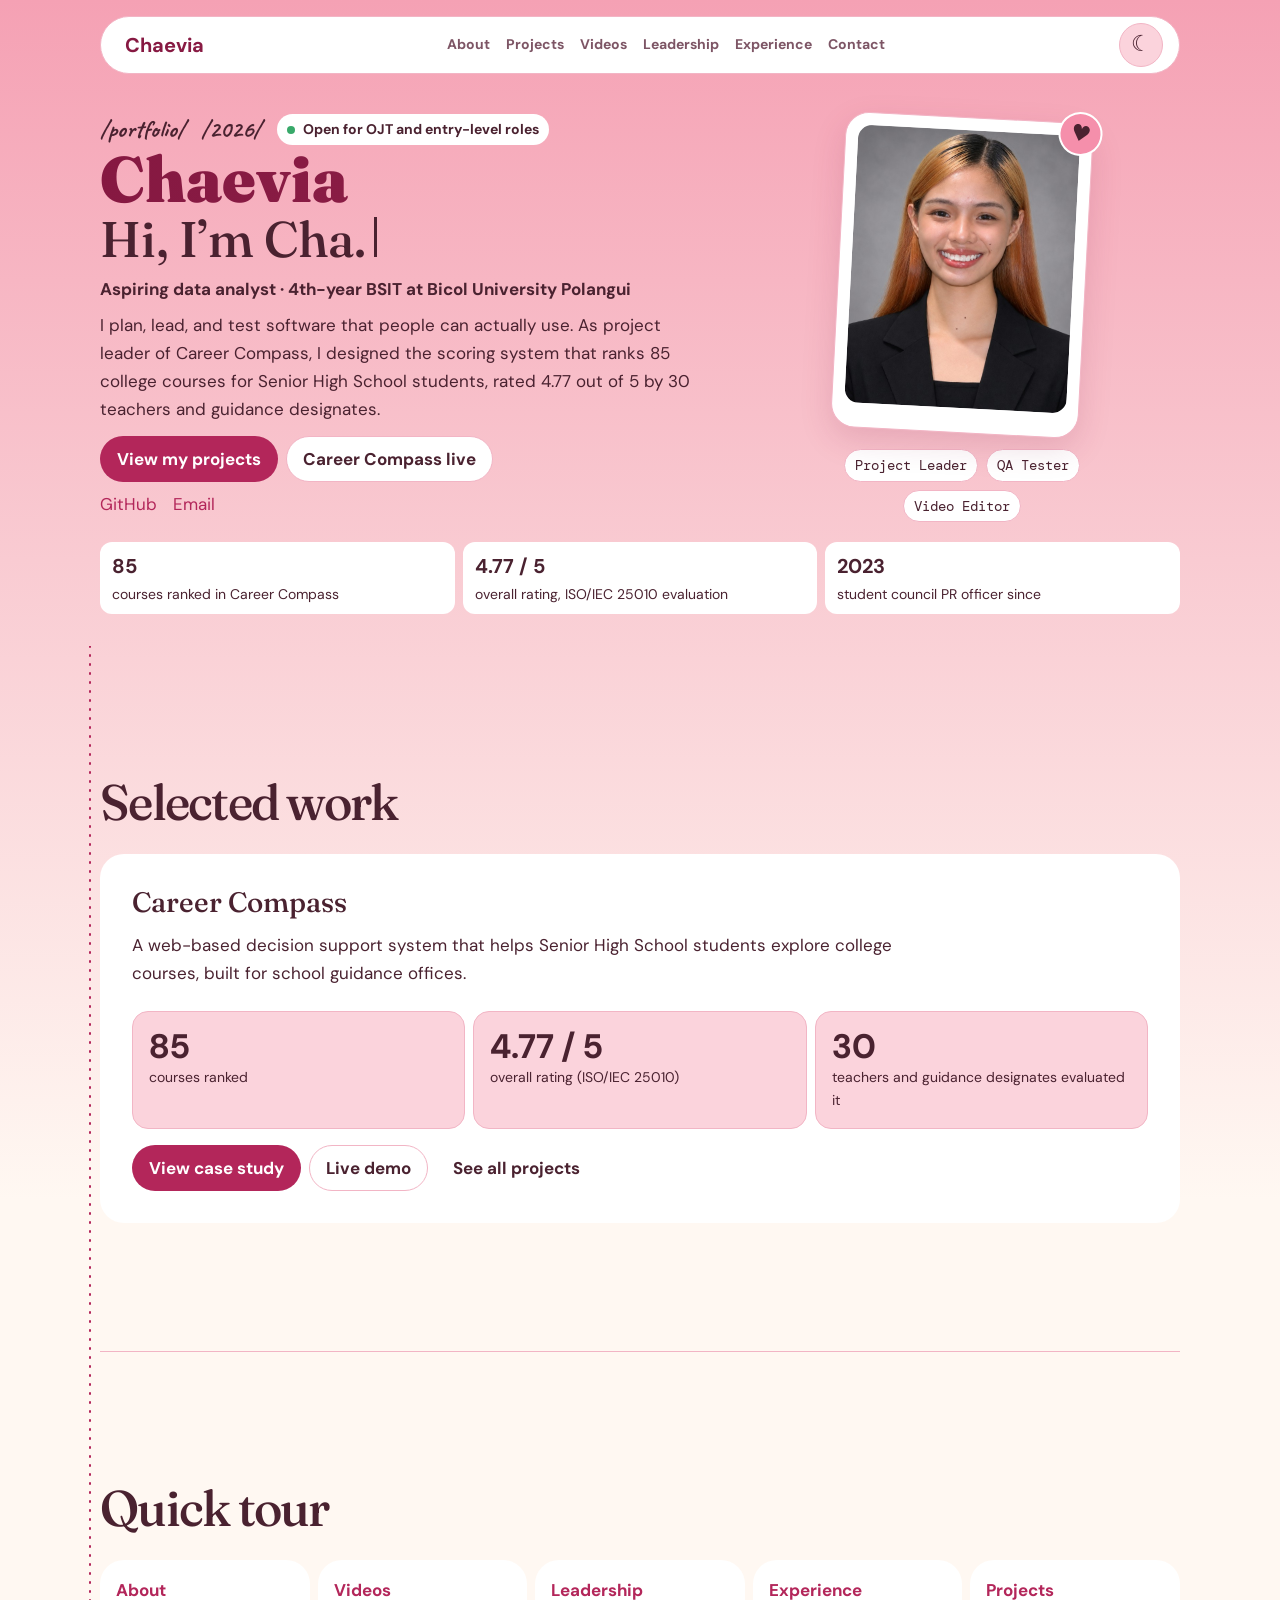
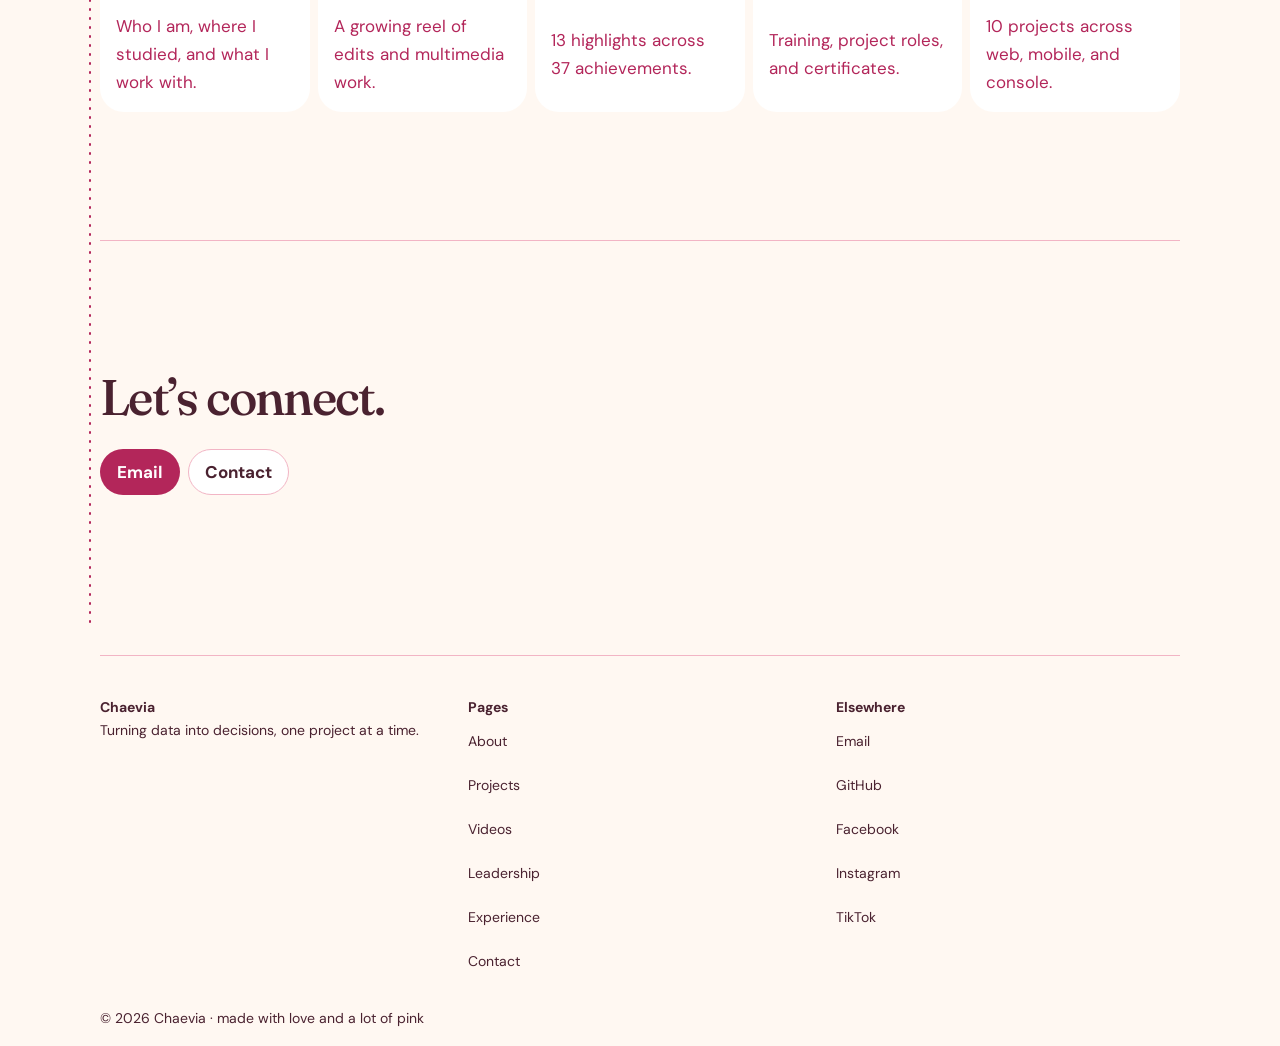
==== commit bb9c6f09: "feat: redesign home page with focused hero and highlights New hero with the OJT availability chip an" ====
--- a/index.html
+++ b/index.html
@@ -21,6 +21,9 @@
   <link rel="icon" href="assets/img/favicon.svg" type="image/svg+xml">
   <script src="assets/js/theme.js"></script>
   <script src="assets/js/nav.js" defer></script>
+  <script src="assets/data/achievements.js" defer></script>
+  <script src="assets/data/projects.js" defer></script>
+  <script src="assets/js/home.js" defer></script>
   <link rel="preconnect" href="https://fonts.googleapis.com">
   <link rel="preconnect" href="https://fonts.gstatic.com" crossorigin>
   <link rel="stylesheet" href="https://fonts.googleapis.com/css2?family=Bagel+Fat+One&family=Caveat:wght@600;700&family=DM+Mono&family=DM+Sans:wght@400;500;600;700&family=Fraunces:opsz,wght@9..144,500;9..144,800;9..144,900&amp;family=Fredoka:wght@600&display=swap">
@@ -49,36 +52,75 @@
   </header>
   <main id="content" tabindex="-1">
     <section class="hero wrap" aria-labelledby="hero-title">
-      <ul class="hero-labels">
-        <li>/BSIT student/</li>
-        <li>/Data analytics/</li>
-        <li>/Cha · Strawberry/</li>
-      </ul>
-      <h1 id="hero-title"><span class="title-gradient">Chaevia</span></h1>
-      <p class="tagline">Turning data into decisions, one project at a time.</p>
       <div class="hero-grid">
         <div class="hero-copy">
-          <h2>Hi, I’m Cha, an aspiring data analyst<span class="cursor" aria-hidden="true"></span></h2>
-          <p>I’m a BSIT student at Bicol University Polangui, a project leader, and a QA-minded builder.</p>
+          <div class="hero-topline">
+            <span class="slash-label">/portfolio/</span><span class="slash-label">/2026/</span>
+            <span class="availability">Open for OJT and entry-level roles</span>
+          </div>
+          <h1 id="hero-title"><span class="title-gradient">Chaevia</span></h1>
+          <h2>Hi, I’m Cha.<span class="cursor" aria-hidden="true"></span></h2>
+          <p class="hero-subline">Aspiring data analyst · 4th-year BSIT at Bicol University Polangui</p>
+          <p>I plan, lead, and test software that people can actually use. As project leader of Career Compass, I designed the scoring system that ranks 85 college courses for Senior High School students, rated 4.77 out of 5 by 30 teachers and guidance designates.</p>
           <div class="hero-actions">
             <a class="button primary" href="projects.html">View my projects</a>
-            <a class="button secondary" href="https://github.com/strawberrycha" target="_blank" rel="noopener">GitHub</a>
-            <a class="button secondary" href="mailto:cmta2023-9135-16062@bicol-u.edu.ph">Email me</a>
+            <a class="button secondary" href="https://careercompassbu.vercel.app/" target="_blank" rel="noopener">Career Compass live</a>
+          </div>
+          <div class="hero-links">
+            <a href="https://github.com/strawberrycha" target="_blank" rel="noopener">GitHub</a>
+            <a href="mailto:cmta2023-9135-16062@bicol-u.edu.ph">Email</a>
           </div>
         </div>
         <figure class="portrait">
           <div class="polaroid">
-            <img src="assets/img/cha.jpg" srcset="assets/img/cha.jpg 800w, assets/img/cha-1200.jpg 1200w" sizes="(max-width: 380px) 67vw, 260px" width="800" height="800" alt="Charlene Mae Adille smiling in a black blazer">
+            <img src="assets/img/cha.jpg" srcset="assets/img/cha.jpg 800w, assets/img/cha-1200.jpg 1200w" sizes="(max-width: 380px) 67vw, 250px" width="800" height="800" alt="Charlene Mae Adille smiling in a black blazer">
             <span class="heart" aria-hidden="true">♥</span>
           </div>
           <figcaption class="portrait-pills">
-            <span class="photo-pill">Project Leader</span>
-            <span class="photo-pill">Aspiring Data Analyst</span>
-            <span class="photo-pill">Video Editor</span>
+            <span class="photo-pill">Project Leader</span><span class="photo-pill">QA Tester</span><span class="photo-pill">Video Editor</span>
           </figcaption>
         </figure>
       </div>
+      <ul class="proof-row" aria-label="Portfolio highlights">
+        <li><strong>85</strong> courses ranked in Career Compass</li>
+        <li><strong>4.77 / 5</strong> overall rating, ISO/IEC 25010 evaluation</li>
+        <li><strong>2023</strong> student council PR officer since</li>
+      </ul>
     </section>
+    <div class="home-route path-wrap wrap">
+      <svg class="dotted-path" viewBox="0 0 8 100" preserveAspectRatio="none" aria-hidden="true" focusable="false"><path d="M4 0 V100"/></svg>
+      <section class="section-inner" aria-labelledby="selected-title">
+        <h2 id="selected-title">Selected work</h2>
+        <article class="card featured-project">
+          <h3>Career Compass</h3>
+          <p>A web-based decision support system that helps Senior High School students explore college courses, built for school guidance offices.</p>
+          <ul class="project-stats teaser-stats" aria-label="Career Compass in numbers">
+            <li><strong>85</strong> courses ranked</li>
+            <li><strong>4.77 / 5</strong> overall rating (ISO/IEC 25010)</li>
+            <li><strong>30</strong> teachers and guidance designates evaluated it</li>
+          </ul>
+          <div class="project-actions">
+            <a class="button primary" href="career-compass.html">View case study</a>
+            <a class="button secondary" href="https://careercompassbu.vercel.app/" target="_blank" rel="noopener">Live demo</a>
+            <a class="button" href="projects.html">See all projects</a>
+          </div>
+        </article>
+      </section>
+      <section class="section-inner" aria-labelledby="tour-title">
+        <h2 id="tour-title">Quick tour</h2>
+        <ul class="tour-grid">
+          <li><a class="card" href="about.html"><strong>About</strong><span>Who I am, where I studied, and what I work with.</span></a></li>
+          <li><a class="card" href="videos.html"><strong>Videos</strong><span>A growing reel of edits and multimedia work.</span></a></li>
+          <li><a class="card" href="achievements.html"><strong>Leadership</strong><span id="tour-achievements">Leadership and achievements</span></a></li>
+          <li><a class="card" href="experience.html"><strong>Experience</strong><span>Training, project roles, and certificates.</span></a></li>
+          <li><a class="card" href="projects.html"><strong>Projects</strong><span id="tour-projects">Web, mobile, and console projects</span></a></li>
+        </ul>
+      </section>
+      <section class="section-inner" aria-labelledby="closing-title">
+        <h2 id="closing-title">Let’s connect.</h2>
+        <div class="project-actions"><a class="button primary" href="mailto:cmta2023-9135-16062@bicol-u.edu.ph">Email</a><a class="button secondary" href="contact.html">Contact</a></div>
+      </section>
+    </div>
   </main>
   <footer class="site-footer wrap">
     <div class="footer-columns">
--- a/assets/css/components.css
+++ b/assets/css/components.css
@@ -56,19 +56,6 @@
 }
 .theme-toggle span::before { content: "☾"; font-size: 1.4rem; line-height: 1; }
 [data-theme="dark"] .theme-toggle span::before { content: "☀"; }
-.hero { padding-block: 32px 48px; text-align: center; }
-.hero-labels {
-  display: flex;
-  justify-content: center;
-  flex-wrap: wrap;
-  gap: 0 16px;
-  font: 700 clamp(1rem, 3.5vw, 1.5rem)/1.35 var(--script);
-}
-.hero h1 {
-  display: inline-block;
-  font: 900 clamp(3rem, 13vw, 9rem)/1.05 var(--display);
-  letter-spacing: -.055em;
-}
 @supports (background-clip: text) {
   .brand, .title-gradient {
     background-image: var(--title-gradient);
@@ -76,10 +63,6 @@
     color: transparent;
   }
 }
-.tagline { font: 700 clamp(1.5rem, 4vw, 2.4rem)/1.1 var(--script); }
-.hero-grid { display: grid; align-items: center; gap: 40px; margin-block-start: 32px; }
-.hero-copy h2 { font-size: clamp(1.8rem, 4vw, 3.125rem); line-height: 1.1; }
-.hero-copy p { max-width: 44ch; margin: 16px auto 0; }
 .cursor {
   display: inline-block;
   height: .8em;
@@ -88,7 +71,6 @@
   animation: blink 1.2s step-end infinite;
 }
 @keyframes blink { 50% { opacity: 0; } }
-.hero-actions { display: flex; justify-content: center; flex-wrap: wrap; gap: 8px; margin-top: 24px; }
 .button {
   display: inline-flex;
   align-items: center;
@@ -154,23 +136,10 @@
   font: .875rem/1.35 var(--mono);
   white-space: nowrap;
 }
-.tech-band { border-block: 1px solid var(--edge); background: var(--tech-gradient); }
-.tech-list {
-  display: flex;
-  justify-content: center;
-  flex-wrap: wrap;
-  gap: 8px 24px;
-  padding-block: 16px;
-  font: .875rem/1.5 var(--mono);
-}
 .site-footer { padding-block: 16px; text-align: center; font-size: .875rem; }
 .site-footer a { display: inline-flex; align-items: center; min-height: 44px; min-width: 44px; }
 @media (min-width: 820px) {
-  .hero-grid { grid-template-columns: 1fr .8fr; text-align: left; padding-inline: 24px; }
-  .hero-copy h2, .hero-copy p { margin-inline: 0; }
-  .hero-actions { justify-content: flex-start; }
   .nav-pill { gap: 16px; padding-inline: 16px; }
-  .hero { padding-block-start: 40px; }
 }
 @media (forced-colors: active) {
   .brand, .title-gradient { background: none; color: CanvasText; }
@@ -600,3 +569,39 @@
     @keyframes draw-path { from { clip-path: inset(0 0 100% 0); } to { clip-path: inset(0); } }
   }
 }
+
+.hero { padding-block: 32px; text-align: left; }
+.hero-grid { display: grid; gap: 32px; align-items: center; }
+.hero-topline { display: flex; align-items: center; flex-wrap: wrap; gap: 8px 16px; }
+.availability {
+  display: inline-flex; align-items: center; gap: 8px;
+  padding: 4px 10px; border-radius: 99px; background: var(--surf);
+  font-size: .875rem; font-weight: 700;
+}
+.availability::before { width: 8px; height: 8px; border-radius: 50%; background: #38a96a; content: ""; }
+.hero h1 { display: inline-block; font: 900 clamp(3rem, 6vw, 4rem)/1.05 var(--display); }
+.hero-copy h2 { font-size: clamp(1.8rem, 4vw, 3.125rem); line-height: 1.1; }
+.hero-copy p { margin-block-start: 8px; }
+.hero-subline { font-weight: 700; }
+.hero-actions, .hero-links { display: flex; flex-wrap: wrap; gap: 8px; margin-block-start: 12px; }
+.hero-links { margin-block-start: 0; gap: 16px; }
+.hero-links a { display: inline-flex; align-items: center; min-height: 44px; }
+.hero .portrait { width: min(248px, 80%); }
+.hero .photo-pill { box-shadow: none; }
+.proof-row { display: grid; gap: 8px; margin-block-start: 16px; }
+.proof-row li { padding: 8px 12px; border-radius: 12px; background: var(--surf); font-size: .875rem; }
+.proof-row strong { display: block; color: var(--h); font-size: 1.25rem; }
+.home-route > section + section { border-block-start: 1px solid var(--edge); }
+.tour-grid { display: grid; gap: 8px; }
+.tour-grid a.card { display: grid; gap: 8px; height: 100%; padding: 16px; color: var(--ink); text-decoration-color: transparent; }
+.tour-grid a.card:hover, .tour-grid a.card:focus-visible { text-decoration-color: currentColor; box-shadow: var(--card-effect); }
+.tour-grid a strong { color: var(--acc); }
+@media (min-width: 600px) {
+  .tour-grid { grid-template-columns: repeat(2, minmax(0, 1fr)); }
+  .proof-row, .project-stats.teaser-stats { grid-template-columns: repeat(3, minmax(0, 1fr)); }
+}
+@media (min-width: 820px) {
+  .hero-grid { grid-template-columns: minmax(0, 7fr) minmax(0, 5fr); }
+  .hero { padding-block: 40px 32px; }
+}
+@media (min-width: 1024px) { .tour-grid { grid-template-columns: repeat(5, minmax(0, 1fr)); } }
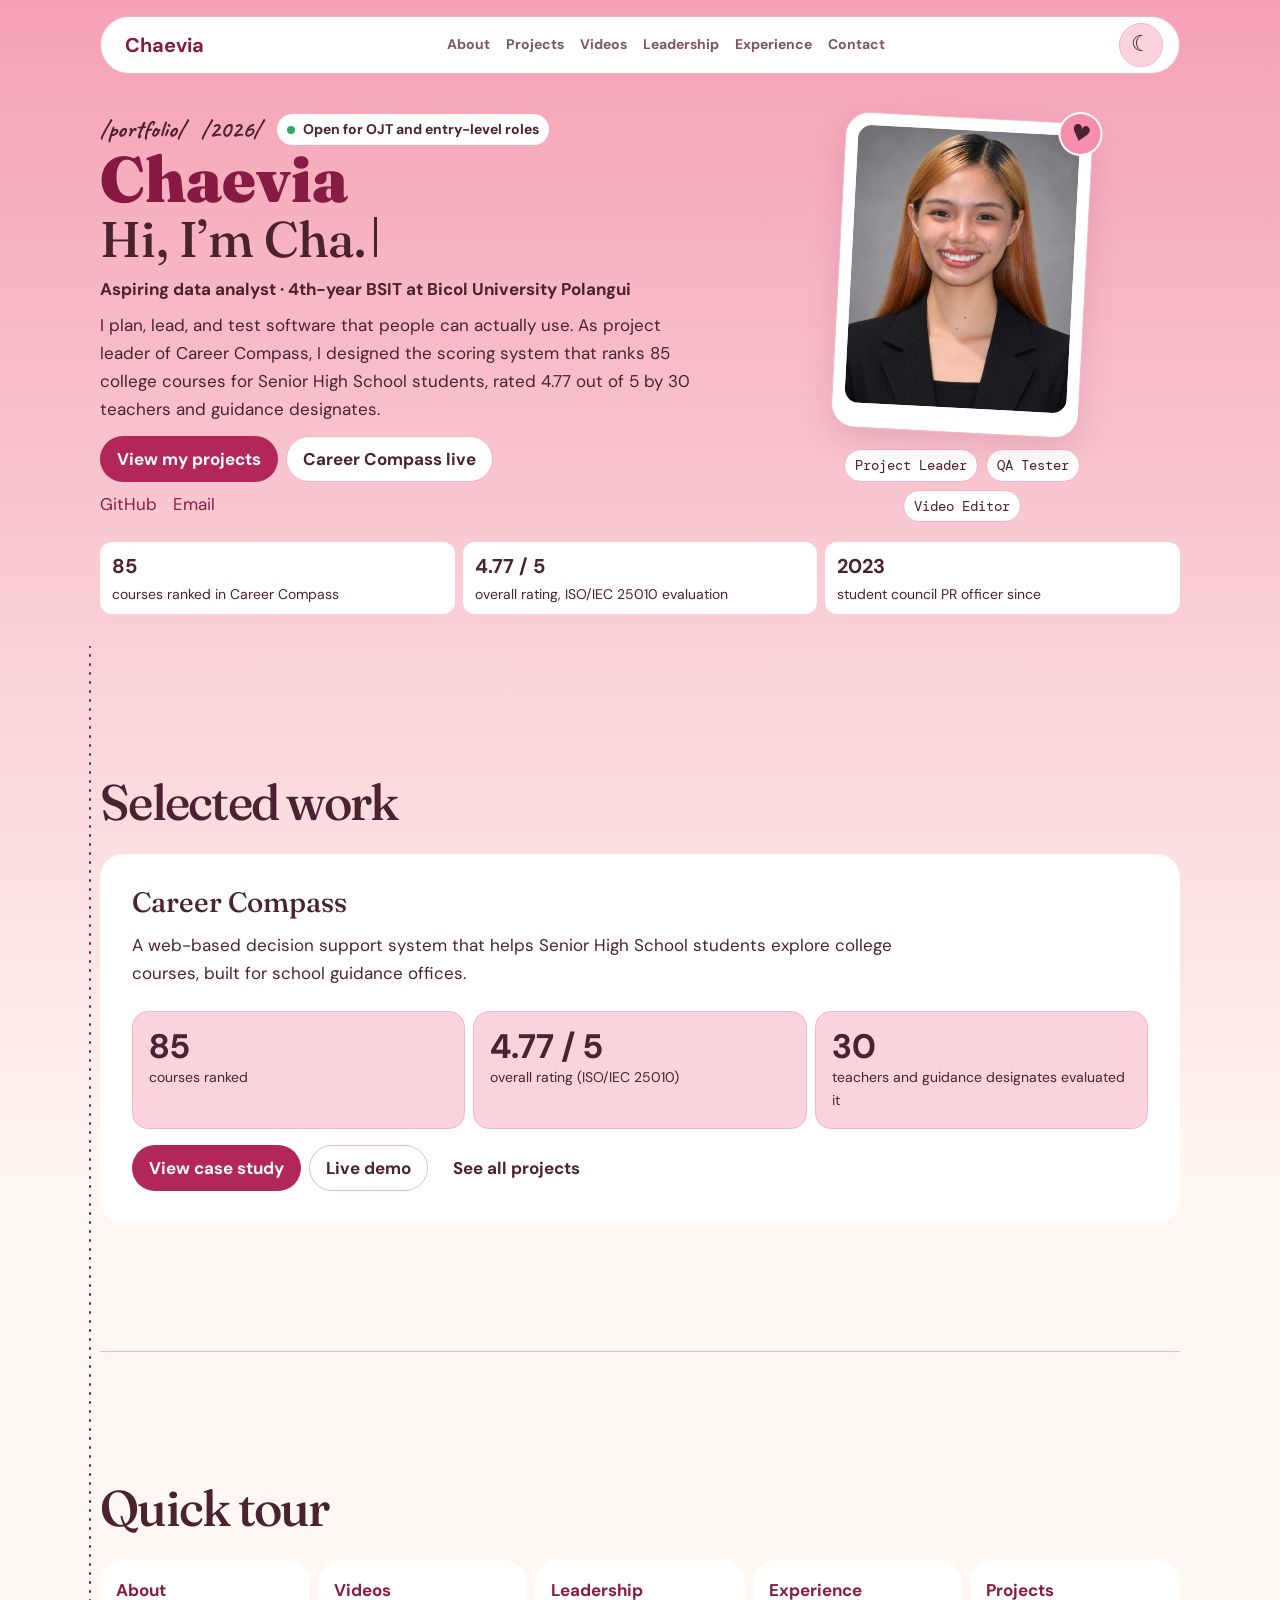
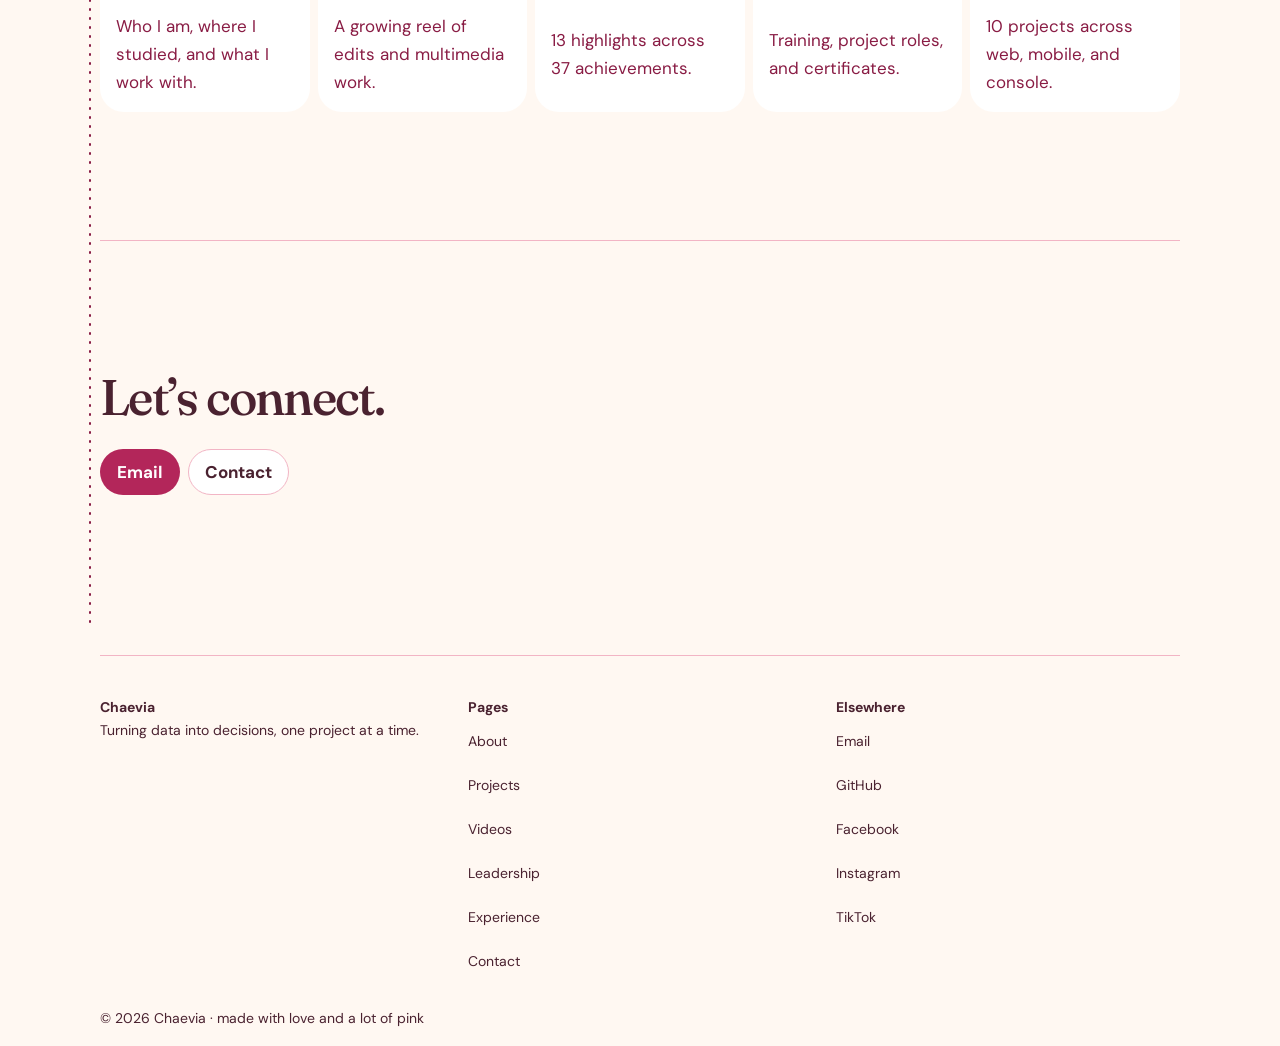
==== commit 1b7aefe8: "docs: update sitemap, metadata, and README for new page structure Adds unique titles, descriptions, " ====
--- a/index.html
+++ b/index.html
@@ -15,7 +15,7 @@
   <meta property="og:image:alt" content="Charlene Mae Adille smiling in a black blazer">
   <meta name="twitter:card" content="summary">
   <meta name="twitter:title" content="Chaevia | Charlene Mae Adille, Aspiring Data Analyst">
-  <meta name="twitter:description" content="Charlene Mae Adille is a BSIT student, project leader, and QA-minded builder. Aspiring data analyst.">
+  <meta name="twitter:description" content="Charlene Mae Adille’s portfolio featuring data analytics, software projects, and video editing.">
   <meta name="twitter:image" content="https://strawberrycha.github.io/Chaevia/assets/img/cha-1200.jpg">
   <meta name="twitter:image:alt" content="Charlene Mae Adille smiling in a black blazer">
   <link rel="icon" href="assets/img/favicon.svg" type="image/svg+xml">
--- a/assets/css/tokens.css
+++ b/assets/css/tokens.css
@@ -6,7 +6,7 @@
   --ink: #4A2230;
   --mut: #7D5565;
   --h: #4A2230;
-  --acc: #B3265A;
+  --acc: #891C44;
   --pink: #F58FAB;
   --yel: #FFD166;
   --edge: #F2B5C5;
--- a/assets/css/components.css
+++ b/assets/css/components.css
@@ -165,8 +165,8 @@
   display: grid;
   gap: 16px;
 }
-.about-copy { align-self: center; }
-.about-copy p { max-width: 46ch; }
+.about-copy { align-self: start; }
+.about-copy p { max-width: 68ch; }
 .about-copy p + p { margin-block-start: 12px; }
 .card {
   min-width: 0;
@@ -180,11 +180,6 @@
   font: var(--heading-weight) clamp(1.25rem, 2.4vw, 1.75rem)/1.2 var(--heading);
 }
 .card p + p { margin-block-start: 12px; }
-.education li + li {
-  margin-block-start: 12px;
-  padding-block-start: 12px;
-  border-block-start: 1px solid var(--edge);
-}
 .education strong, .education span { display: block; }
 .record-date {
   color: var(--mut);
@@ -605,3 +600,22 @@
   .hero { padding-block: 40px 32px; }
 }
 @media (min-width: 1024px) { .tour-grid { grid-template-columns: repeat(5, minmax(0, 1fr)); } }
+
+.project-bento > .featured-project { box-shadow: var(--card-effect); }
+.project-bento .featured-project .project-stats { grid-template-columns: repeat(2, minmax(0, 1fr)); }
+@media (min-width: 1024px) {
+  .project-bento > .featured-project { grid-column: span 2; grid-row: span 2; }
+}
+
+.archive-filters { margin-block-end: 16px; }
+.achievement-summary { margin-block-end: 16px; }
+#achievement-timeline { gap: 24px; }
+.experience-route { margin-inline-start: 8px; }
+.experience-route .dotted-path { inset-inline-start: 0; }
+.experience-route .timeline { border: 0; margin-inline-start: 4px; }
+.experience-route .timeline li::before { inset-inline-start: -28px; }
+.contact-links { display: flex; flex-wrap: wrap; gap: 0 16px; margin-block-start: 16px; }
+.contact-links a { display: inline-flex; align-items: center; min-height: 44px; }
+.case-page > p + p { margin-block-start: 16px; }
+.case-page .case-study-content { padding-inline: 0; max-width: 68ch; }
+.case-page .case-study-content h2 { margin-block: 32px 8px; font-size: clamp(1.5rem, 3vw, 2rem); }
